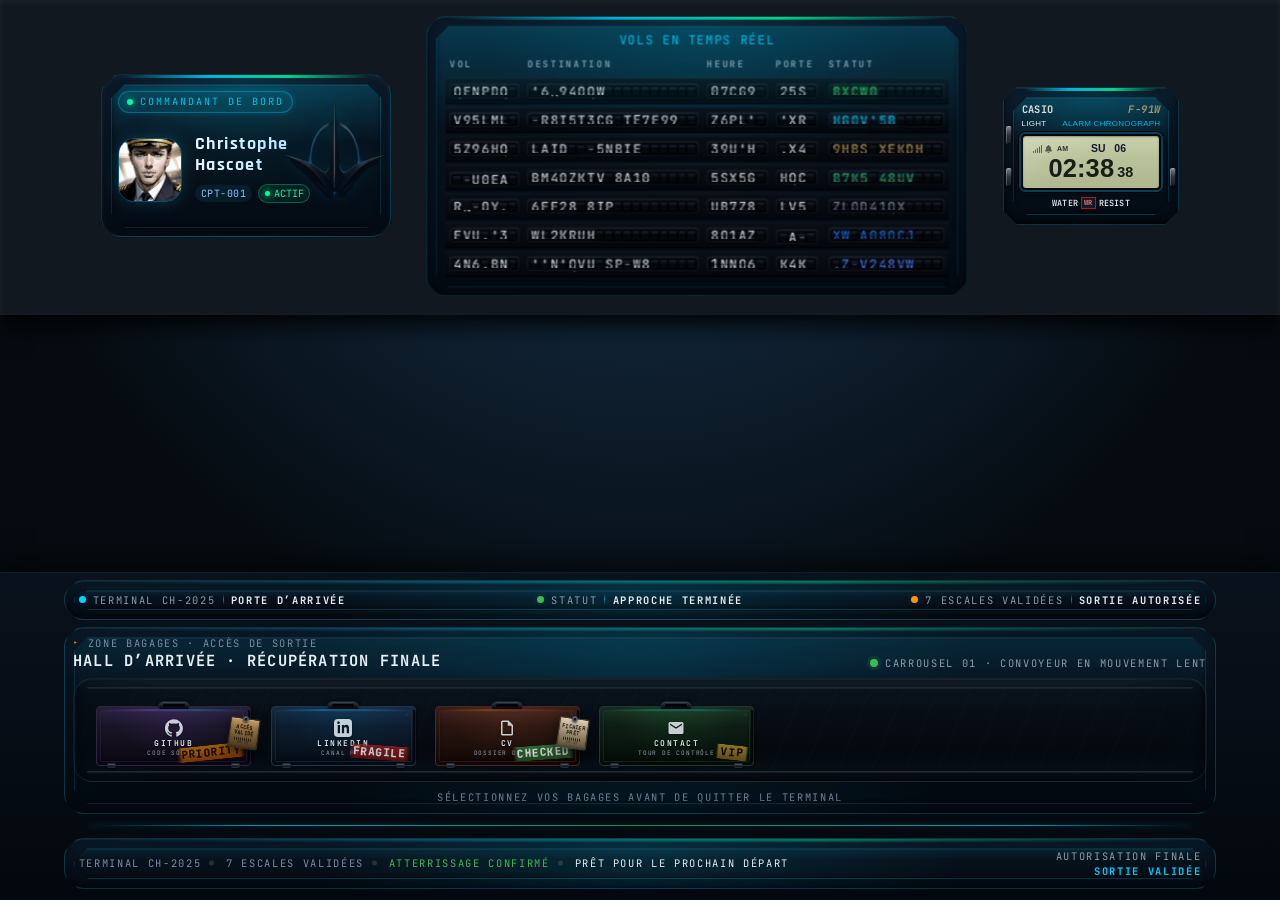
==== black-box.html @ f404894a "premier commit" ====
<!DOCTYPE html>
<html lang="fr">

<head>
    <meta charset="UTF-8">
    <meta name="viewport" content="width=device-width, initial-scale=1.0">
    <title>Christophe Hascoet — Terminal A56</title>

  <link rel="preconnect" href="https://fonts.googleapis.com">
    <link rel="preconnect" href="https://fonts.gstatic.com" crossorigin>
    <link
        href="https://fonts.googleapis.com/css2?family=Rajdhani:wght@400;600;700&family=JetBrains+Mono:wght@400;600;700&display=swap"
        rel="stylesheet">
    <link rel="stylesheet" href="https://cdnjs.cloudflare.com/ajax/libs/font-awesome/6.5.1/css/all.min.css"
        integrity="sha512-DTOQO9RWCH3ppGqcWaEA1BIZOC6xxalwEsw9c2QQeAIftl+Vegovlnee1c9QX4TctnWMn13TZye+giMm8e2LwA=="
        crossorigin="anonymous" referrerpolicy="no-referrer">



     <link rel="stylesheet" href="./asset/css/style.css">
    <link rel="stylesheet" href="./asset/css/black-box.css">
    <link rel="stylesheet" href="./asset/css/footer.css">

</head>

<body>

    <!-- ═══ HEADER — Flight Strip ═══ -->
    <header class="header">
        <div class="header__inner container">
            <!-- PILOTE -->
            <article class="pilot-card" aria-labelledby="pilot-heading">
                <span class="pilot-card__role">Commandant de bord</span>

                <div class="pilot-card__main">
                    <img src="./asset/images/pilote christophehascoet3.png"
                        alt="Portrait professionnel de Christophe Hascoet" class="pilot-card__avatar">

                    <div class="pilot-card__info">
                        <h2 id="pilot-heading" class="pilot-card__name">Christophe Hascoet</h2>
                        <div class="pilot-card__meta">
                            <span class="pilot-card__id">CPT-001</span>
                            <span class="pilot-card__status">
                                <span class="pilot-card__dot" aria-hidden="true"></span>ACTIF
                            </span>
                        </div>
                    </div>
                </div>
                <figure class="pilot-card__logo">
                    <img src="./asset/images/logo5.PNG" alt="Logo">
                </figure>
            </article>

            <!-- TABLEAU -->
            <section class="flight-board" aria-label="Tableau des vols en temps réel">
                <table class="flight-table">
                    <caption>Vols en temps réel</caption>
                    <thead>
                        <tr>
                            <th scope="col">VOL</th>
                            <th scope="col">DESTINATION</th>
                            <th scope="col">HEURE</th>
                            <th scope="col">PORTE</th>
                            <th scope="col">STATUT</th>
                        </tr>
                    </thead>
                    <tbody id="flight-body"></tbody>
                </table>
            </section>

            <!-- CASIO -->
            <aside class="casio" aria-label="Horloge de bord">
                <div class="casio__body">
                    <div class="casio__header">
                        <span class="casio__brand">CASIO</span>
                        <span class="casio__model">F-91W</span>
                    </div>
                    <div class="casio__function-bar">
                        <span class="casio__light">LIGHT</span>
                        <span class="casio__alarm">ALARM CHRONOGRAPH</span>
                    </div>
                    <div class="casio__screen-border">
                        <div class="casio__screen">
                            <div class="casio__top">
                                <div class="casio__icons" aria-hidden="true">
                                    <span class="fa-solid fa-signal casio__icon-bars"></span>
                                    <span class="fa-solid fa-bell casio__icon-bell"></span>
                                    <span id="casio-ampm" class="casio__ampm">PM</span>
                                </div>
                                <p class="casio__date" aria-hidden="true">
                                    <span id="casio-day">SA</span>
                                    <span id="casio-date">31</span>
                                </p>
                            </div>
                            <p class="casio__time" aria-hidden="true">
                                <time id="casio-time" datetime="00:00">11:04</time>
                                <span id="casio-seconds" class="casio__seconds">33</span>
                            </p>
                            <span id="casio-sr-time" class="casio__sr-time" aria-live="polite"></span>
                        </div>
                    </div>
                    <p class="casio__footer" aria-hidden="true">
                        <span>WATER</span>
                        <span class="casio__wr">WR</span>
                        <span>RESIST</span>
                    </p>
                    <span class="casio__btn casio__btn--lt" aria-hidden="true"></span>
                    <span class="casio__btn casio__btn--lb" aria-hidden="true"></span>
                    <span class="casio__btn casio__btn--rb" aria-hidden="true"></span>
                </div>
            </aside>
        </div>
    </header>
    <!-- ═══ MAIN  ═══ -->
   


    <footer class="claim-footer" role="contentinfo">
        <div class="container claim-footer__layout">

            <!-- 1. TERMINAL STATUS -->
            <section class="airport-panel claim-status" aria-label="Statut du terminal d’arrivée">
                <p class="claim-status__item">
                    <span>TERMINAL CH-2025</span>
                    <i aria-hidden="true"></i>
                    <strong>PORTE D’ARRIVÉE</strong>
                </p>

                <p class="claim-status__item">
                    <span>STATUT</span>
                    <i aria-hidden="true"></i>
                    <strong>APPROCHE TERMINÉE</strong>
                </p>

                <p class="claim-status__item">
                    <span>7 ESCALES VALIDÉES</span>
                    <i aria-hidden="true"></i>
                    <strong>SORTIE AUTORISÉE</strong>
                </p>
            </section>

            <!-- 2. BAGGAGE CLAIM -->
            <section class="airport-panel claim-stage" aria-labelledby="baggageClaimTitle">
                <header class="claim-stage__head">
                    <div class="claim-stage__copy">
                        <p class="claim-stage__eyebrow">Zone bagages · accès de sortie</p>
                        <h2 id="baggageClaimTitle" class="claim-stage__title">
                            Hall d’arrivée · récupération finale
                        </h2>
                    </div>

                    <p class="claim-stage__state">
                        Carrousel 01 · convoyeur en mouvement lent
                    </p>
                </header>

                <div class="claim-belt-shell">
                    <nav class="claim-belt claim-belt-track" aria-label="Points d’accès finaux">

                        <!-- BAG 01 — GITHUB -->
                        <a href="https://github.com/ton-profil" target="_blank" rel="noreferrer noopener"
                            class="luggage luggage--lg luggage--github" style="--y:2px;--tilt:-1deg;"
                            aria-label="Bagage GitHub, accès au code source">
                            <span class="luggage__shadow" aria-hidden="true"></span>

                            <div class="luggage__body">
                                <span class="luggage__side" aria-hidden="true"></span>
                                <span class="luggage__handle" aria-hidden="true"></span>
                                <span class="luggage__latch luggage__latch--l" aria-hidden="true"></span>
                                <span class="luggage__latch luggage__latch--r" aria-hidden="true"></span>
                                <span class="luggage__led" aria-hidden="true"></span>
                                <span class="luggage__sticker luggage__sticker--priority"
                                    aria-hidden="true">PRIORITY</span>

                                <div class="luggage__face">
                                    <svg class="luggage__icon" viewBox="0 0 24 24" width="18" height="18"
                                        aria-hidden="true">
                                        <path fill="currentColor"
                                            d="M12 .3a12 12 0 0 0-3.8 23.4c.6.1.8-.3.8-.6v-2c-3.3.7-4-1.6-4-1.6-.6-1.4-1.4-1.8-1.4-1.8-1-.7.1-.7.1-.7 1.2 0 1.9 1.2 1.9 1.2 1 1.8 2.8 1.3 3.5 1 0-.8.4-1.3.7-1.6-2.7-.3-5.5-1.3-5.5-6 0-1.2.5-2.3 1.3-3.1-.2-.4-.6-1.6 0-3.2 0 0 1-.3 3.4 1.2a11.5 11.5 0 0 1 6 0c2.3-1.5 3.3-1.2 3.3-1.2.7 1.6.2 2.8.1 3.2.9.8 1.3 1.9 1.3 3.1 0 4.6-2.8 5.6-5.5 5.9.5.4.9 1 .9 2.2v3.3c0 .3.1.7.8.6A12 12 0 0 0 12 .3" />
                                    </svg>
                                    <h3 class="luggage__title">GITHUB</h3>
                                    <p class="luggage__desc">Code source</p>
                                </div>
                            </div>

                            <svg class="luggage__string" viewBox="0 0 50 70" aria-hidden="true">
                                <path d="M 25 4 Q 30 22, 40 42" stroke="#3a4254" stroke-width="1" fill="none"
                                    stroke-linecap="round" />
                            </svg>

                            <div class="luggage__tag">
                                <span class="luggage__tag-ring" aria-hidden="true"></span>
                                <strong>ACCÈS<br>VALIDÉ</strong>
                                <span class="luggage__tag-bar" aria-hidden="true"></span>
                                <span class="luggage__tag-code">CH-01</span>
                            </div>
                        </a>

                        <!-- BAG 02 — LINKEDIN -->
                        <a href="https://www.linkedin.com/in/ton-profil" target="_blank" rel="noreferrer noopener"
                            class="luggage luggage--md luggage--linkedin" style="--y:-4px;--tilt:1.2deg;"
                            aria-label="Bagage LinkedIn, canal professionnel ouvert">
                            <span class="luggage__shadow" aria-hidden="true"></span>

                            <div class="luggage__body">
                                <span class="luggage__side" aria-hidden="true"></span>
                                <span class="luggage__handle" aria-hidden="true"></span>
                                <span class="luggage__latch luggage__latch--l" aria-hidden="true"></span>
                                <span class="luggage__latch luggage__latch--r" aria-hidden="true"></span>
                                <span class="luggage__led" aria-hidden="true"></span>
                                <span class="luggage__sticker luggage__sticker--fragile"
                                    aria-hidden="true">FRAGILE</span>

                                <div class="luggage__face">
                                    <svg class="luggage__icon" viewBox="0 0 24 24" width="18" height="18"
                                        aria-hidden="true">
                                        <path fill="currentColor"
                                            d="M19 0H5a5 5 0 0 0-5 5v14a5 5 0 0 0 5 5h14a5 5 0 0 0 5-5V5a5 5 0 0 0-5-5zM8 19H5V8h3v11zM6.5 6.7a1.8 1.8 0 1 1 0-3.5 1.8 1.8 0 0 1 0 3.5zM20 19h-3v-5.6c0-1.4-.5-2.3-1.7-2.3-1 0-1.5.6-1.7 1.3-.1.2-.1.6-.1.9V19h-3V8h3v1.3c.4-.7 1.2-1.6 2.9-1.6 2.1 0 3.6 1.4 3.6 4.3V19z" />
                                    </svg>
                                    <h3 class="luggage__title">LINKEDIN</h3>
                                    <p class="luggage__desc">Canal pro</p>
                                </div>
                            </div>
                        </a>

                        <!-- BAG 03 — CV -->
                        <a href="/docs/cv.pdf" download class="luggage luggage--md luggage--cv"
                            style="--y:1px;--tilt:-0.8deg;" aria-label="Dossier de vol, CV prêt au téléchargement">
                            <span class="luggage__shadow" aria-hidden="true"></span>

                            <div class="luggage__body">
                                <span class="luggage__side" aria-hidden="true"></span>
                                <span class="luggage__handle" aria-hidden="true"></span>
                                <span class="luggage__latch luggage__latch--l" aria-hidden="true"></span>
                                <span class="luggage__latch luggage__latch--r" aria-hidden="true"></span>
                                <span class="luggage__led" aria-hidden="true"></span>
                                <span class="luggage__sticker luggage__sticker--checked"
                                    aria-hidden="true">CHECKED</span>

                                <div class="luggage__face">
                                    <svg class="luggage__icon" viewBox="0 0 24 24" width="18" height="18"
                                        aria-hidden="true">
                                        <path fill="currentColor"
                                            d="M14 2H6a2 2 0 0 0-2 2v16a2 2 0 0 0 2 2h12a2 2 0 0 0 2-2V8l-6-6zm4 18H6V4h7v5h5v11z" />
                                    </svg>
                                    <h3 class="luggage__title">CV</h3>
                                    <p class="luggage__desc">Dossier de vol</p>
                                </div>
                            </div>

                            <svg class="luggage__string" viewBox="0 0 50 70" aria-hidden="true">
                                <path d="M 25 4 Q 30 22, 40 42" stroke="#3a4254" stroke-width="1" fill="none"
                                    stroke-linecap="round" />
                            </svg>

                            <div class="luggage__tag">
                                <span class="luggage__tag-ring" aria-hidden="true"></span>
                                <strong>FICHIER<br>PRÊT</strong>
                                <span class="luggage__tag-bar" aria-hidden="true"></span>
                                <span class="luggage__tag-code">CH-03</span>
                            </div>
                        </a>

                        <!-- BAG 04 — CONTACT -->
                        <a href="mailto:contact@tonsite.com" class="luggage luggage--lg luggage--contact"
                            style="--y:-2px;--tilt:0.7deg;" aria-label="Bagage contact, transmission finale prête">
                            <span class="luggage__shadow" aria-hidden="true"></span>

                            <div class="luggage__body">
                                <span class="luggage__side" aria-hidden="true"></span>
                                <span class="luggage__handle" aria-hidden="true"></span>
                                <span class="luggage__latch luggage__latch--l" aria-hidden="true"></span>
                                <span class="luggage__latch luggage__latch--r" aria-hidden="true"></span>
                                <span class="luggage__led" aria-hidden="true"></span>
                                <span class="luggage__sticker luggage__sticker--vip" aria-hidden="true">VIP</span>

                                <div class="luggage__face">
                                    <svg class="luggage__icon" viewBox="0 0 24 24" width="18" height="18"
                                        aria-hidden="true">
                                        <path fill="currentColor"
                                            d="M20 4H4a2 2 0 0 0-2 2v12a2 2 0 0 0 2 2h16a2 2 0 0 0 2-2V6a2 2 0 0 0-2-2zm0 4l-8 5-8-5V6l8 5 8-5v2z" />
                                    </svg>
                                    <h3 class="luggage__title">CONTACT</h3>
                                    <p class="luggage__desc">Tour de contrôle</p>
                                </div>
                            </div>
                        </a>

                    </nav>
                </div>

                <p class="claim-stage__hint">
                    Sélectionnez vos bagages avant de quitter le terminal
                </p>
            </section>

            <!-- 3. SCAN LINE -->
            <div class="claim-scan" aria-hidden="true"></div>

            <!-- 4. FLIGHT SUMMARY -->
            <section class="airport-panel claim-summary" aria-label="Résumé final du trajet">
                <p class="claim-summary__route">
                    <span>Terminal CH-2025</span>
                    <span>7 escales validées</span>
                    <span>Atterrissage confirmé</span>
                    <span>Prêt pour le prochain départ</span>
                </p>

                <div class="claim-summary__side">
                    <span>Autorisation finale</span>
                    <strong>Sortie validée</strong>
                </div>
            </section>

        </div>
    </footer>

    <script src="https://cdnjs.cloudflare.com/ajax/libs/gsap/3.12.2/gsap.min.js"></script>
    <script src="./asset/js/main.js"></script>
</body>

</html>
---- asset/css/style.css ----
@import url("https://fonts.cdnfonts.com/css/ds-digital");

@layer reset, base, layout, components, animations, responsive, a11y;

@layer reset {

  *,
  *::before,
  *::after {
    box-sizing: border-box;
    margin: 0;
    padding: 0;
  }

  html {
    font-size: 16px;
    scroll-behavior: inherit;
    color-scheme: dark;
  }

  body {
    min-height: 100dvh;
    display: flex;
    flex-direction: column;
    background: var(--bg-main);
    color: var(--color-text);
    font-family: var(--font-mono);
    overflow-x: hidden;
  }

  img {
    display: block;
    max-width: 100%;
    height: auto;
  }

  a {
    color: inherit;
    text-decoration: none;
  }

  ul,
  ol {
    list-style: none;
  }
}

@layer base {
  :root {
    /* ═══════════════════════════════════════════════════════════
       FONTS
    ═══════════════════════════════════════════════════════════ */
    --font-sans: "Rajdhani", system-ui, sans-serif;
    --font-mono: "JetBrains Mono", ui-monospace, monospace;
    --font-digital: "DS-Digital", sans-serif;

    /* ═══════════════════════════════════════════════════════════
       COLORS - MAIN PALETTE
    ═══════════════════════════════════════════════════════════ */
    --color-bg-page: #05080f;
    --color-bg-panel: #111820;
    --color-bg-card: #101e38;
    --color-primary: #1f6fea;
    --color-accent: #00d2ff;
    --color-green: #3fb950;
    --color-amber: #ff9500;
    --color-violet: #9b5cff;
    --color-tech: #7c8aa6;
    --color-cockpit: #caa24f;
    --color-tower: #4f7cff;
    --color-text: #e6edf3;
    --color-muted: #909aa7;
    --hud-green: #00ff9c;

    /* ═══════════════════════════════════════════════════════════
       COLORS - WITH ALPHA (réutilisables partout)
    ═══════════════════════════════════════════════════════════ */
    /* Accent variations */
    --color-accent-90: rgba(0, 210, 255, 0.9);
    --color-accent-82: rgba(0, 210, 255, 0.82);
    --color-accent-80: rgba(0, 210, 255, 0.8);
    --color-accent-35: rgba(0, 210, 255, 0.35);
    --color-accent-22: rgba(0, 210, 255, 0.22);
    --color-accent-18: rgba(0, 210, 255, 0.18);
    --color-accent-15: rgba(0, 210, 255, 0.15);
    --color-accent-14: rgba(0, 210, 255, 0.14);
    --color-accent-12: rgba(0, 210, 255, 0.12);
    --color-accent-10: rgba(0, 210, 255, 0.10);
    --color-accent-08: rgba(0, 210, 255, 0.08);
    --color-accent-06: rgba(0, 210, 255, 0.06);

    /* Green variations */
    --color-green-80: rgba(0, 255, 150, 0.8);
    --color-green-30: rgba(0, 255, 150, 0.3);
    --color-green-08: rgba(0, 255, 150, 0.08);
    --color-green-26: rgba(63, 185, 80, 0.26);
    --color-green-065: rgba(63, 185, 80, 0.065);

    /* White variations */
    --color-white-22: rgba(255, 255, 255, 0.22);
    --color-white-20: rgba(255, 255, 255, 0.20);
    --color-white-18: rgba(255, 255, 255, 0.18);
    --color-white-12: rgba(255, 255, 255, 0.12);
    --color-white-08: rgba(255, 255, 255, 0.08);
    --color-white-06: rgba(255, 255, 255, 0.06);
    --color-white-05: rgba(255, 255, 255, 0.05);
    --color-white-04: rgba(255, 255, 255, 0.04);

    /* Black variations */
    --color-black-90: rgba(0, 0, 0, 0.9);
    --color-black-85: rgba(0, 0, 0, 0.85);
    --color-black-80: rgba(0, 0, 0, 0.8);
    --color-black-72: rgba(0, 0, 0, 0.72);
    --color-black-65: rgba(0, 0, 0, 0.65);
    --color-black-55: rgba(0, 0, 0, 0.55);
    --color-black-50: rgba(0, 0, 0, 0.5);
    --color-black-45: rgba(0, 0, 0, 0.45);
    --color-black-35: rgba(0, 0, 0, 0.35);
    --color-white-14: rgba(255, 255, 255, 0.14);
    --color-white-01: rgba(255, 255, 255, 0.01);
    --color-green-065: rgba(63, 185, 80, 0.065);

    /* ═══════════════════════════════════════════════════════════
       COLORS - STATUS (pour les flaps)
    ═══════════════════════════════════════════════════════════ */
    --color-status-archived: var(--color-tech);
    --color-status-authorized: var(--color-cockpit);
    --color-status-clearance: var(--color-tower);
    --color-status-review: var(--color-primary);
    --color-status-open: var(--color-primary);
    --color-status-ready: var(--color-green);
    --color-status-boarding: var(--color-accent);
    --color-status-ontime: var(--color-accent);
    --color-status-gate-open: var(--color-green);
    --color-status-final: var(--color-amber);

    /* ═══════════════════════════════════════════════════════════
       TEXT SIZES
    ═══════════════════════════════════════════════════════════ */
    --text-xs: clamp(0.55rem, 0.9vw, 0.65rem);
    --text-sm: clamp(0.62rem, 1.1vw, 0.72rem);
    --text-md: clamp(0.72rem, 1.4vw, 0.85rem);
    --text-base: clamp(0.82rem, 1.7vw, 1rem);
    --text-lg: clamp(0.92rem, 2vw, 1.1rem);
    --text-xl: clamp(1.15rem, 2.5vw, 1.5rem);
    --text-hero: clamp(1.8rem, 4.5vw, 2.8rem);
    --text-2xl: clamp(1.35rem, 3vw, 2rem);

    /* ═══════════════════════════════════════════════════════════
       SPACING
    ═══════════════════════════════════════════════════════════ */
    --space-1: 0.5rem;
    --space-2: 1rem;
    --space-3: 1.5rem;
    --space-4: 2rem;

    /* ═══════════════════════════════════════════════════════════
       LAYOUT
    ═══════════════════════════════════════════════════════════ */
    --container: 1200px;
    --cut: 14px;
    --pad-x: clamp(0.75rem, 2vw, 1.5rem);

    /* ═══════════════════════════════════════════════════════════
       CLIP-PATH - HUD SHAPE (utilisé partout!)
    ═══════════════════════════════════════════════════════════ */
    --clip-hud: polygon(0 var(--cut),
        var(--cut) 0,
        calc(100% - var(--cut)) 0,
        100% var(--cut),
        100% calc(100% - var(--cut)),
        calc(100% - var(--cut)) 100%,
        var(--cut) 100%,
        0 calc(100% - var(--cut)));

    /* ═══════════════════════════════════════════════════════════
       BACKGROUNDS - MAIN
    ═══════════════════════════════════════════════════════════ */
    --bg-main: radial-gradient(circle at top, #1b3957, #050b10 60%);

    /* Glass card background (utilisé par pilot-card, flight-board, casio) */
    --bg-glass: linear-gradient(180deg, rgba(10, 25, 40, 0.92), rgba(3, 10, 18, 0.98));
    --bg-glass-top: radial-gradient(circle at top, var(--color-accent-12), transparent 55%);

    /* Footer background */
    --bg-footer: linear-gradient(180deg, rgba(10, 18, 28, 0.96), rgba(3, 8, 14, 0.98));

    /* Row backgrounds (tableau) */
    --bg-row: linear-gradient(180deg, #0a0f16, #04080e);
    --bg-row-word: linear-gradient(180deg, #0c1118, #050a12);
    --bg-flap: linear-gradient(180deg, #1b2230 0%, #0a0d14 50%, #05070d 100%);

    /* ═══════════════════════════════════════════════════════════
       BACKGROUNDS - DECORATIVE
    ═══════════════════════════════════════════════════════════ */
    /* Neon line gradient (ligne du haut des cards) */
    --gradient-neon-line: linear-gradient(90deg,
        transparent,
        var(--color-accent-80),
        var(--color-green-80),
        transparent);

    /* Glass overlay (::after des cards) */
    --gradient-glass-overlay: linear-gradient(180deg,
        var(--color-accent-18),
        transparent 40%);

    /* Title gradient */
    --gradient-title: linear-gradient(135deg,
        var(--color-accent),
        var(--color-primary) 35%,
        var(--color-green) 65%,
        var(--color-amber));

    /* ═══════════════════════════════════════════════════════════
       SHADOWS
    ═══════════════════════════════════════════════════════════ */
    /* Card shadow (header, pilot-card) */
    --shadow-card:
      0 10px 22px var(--color-black-90),
      inset 0 2px 6px var(--color-white-05);

    /* Board shadow (flight-board, casio, panels) */
    --shadow-board:
      0 10px 24px var(--color-black-45),
      0 4px 10px var(--color-accent-10),
      inset 0 1px 0 var(--color-white-06),
      inset 0 -2px 6px var(--color-black-55);

    /* Flap inset shadow (::after overlay des cards) */
    --shadow-flap-inset:
      inset 0 1px 0 var(--color-white-06),
      inset 0 -2px 5px var(--color-black-45);

    /* Row shadow (lignes de tableau) */
    --shadow-row:
      inset 0 1px 0 var(--color-white-04),
      inset 0 -1px 0 var(--color-black-90);

    /* Word shadow */
    --shadow-word:
      inset 0 1px 0 var(--color-white-05),
      inset 0 -1px 0 var(--color-black-90);

    /* Variables d'effet Inset (Creusé sombre) pour les cartes */
    --inset-bg: rgba(0, 4, 10, 0.45) radial-gradient(circle at top, #1b3957, #050b10 60%);
    --inset-shadow: inset 0 4px 8px rgba(0, 0, 0, 0.8), 0 1px 0 rgba(255, 255, 255, 0.05);

    /* ═══════════════════════════════════════════════════════════
       BORDERS
    ═══════════════════════════════════════════════════════════ */
    --border-card: 5px solid var(--color-bg-card);
    --border-panel: 2px solid var(--color-bg-page);
    --border-glass: 1px solid var(--color-accent-22);
    --border-glass-inner: 1px solid var(--color-accent-14);
    --border-accent-35: 1px solid var(--color-accent-35);
    --border-flap: 1px solid var(--color-black-85);
    --border-white-06: 1px solid var(--color-white-06);
    --border-green-30: 1px solid var(--color-green-30);
    --border-green-26: 1px solid var(--color-green-26);

    /* ═══════════════════════════════════════════════════════════
       BORDER RADIUS
    ═══════════════════════════════════════════════════════════ */
    --radius-xs: 2px;
    --radius-sm: 12px;
    --radius-card: 14px;
    --radius-lg: 16px;
    --radius-md: 20px;
    --radius-pill: 999px;

    /* ═══════════════════════════════════════════════════════════
       TABLE VARIABLES
    ═══════════════════════════════════════════════════════════ */
    --board-padding: 1rem 1.2rem;
    --table-gap: 3px;
    --th-padding: 0 4px 6px;
    --td-padding: 3px 4px;
    --flap-size: 0.6rem;
    --word-padding: 2px 2px;

    /* ═══════════════════════════════════════════════════════════
       TRANSITIONS
    ═══════════════════════════════════════════════════════════ */
    --transition-fast: 0.25s ease;
    --transition-medium: 0.3s ease;


  }

  :focus-visible {
    outline: 2px solid var(--color-accent);
    outline-offset: 3px;
    border-radius: var(--radius-sm);
  }

  .sr-only {
    position: absolute;
    width: 1px;
    height: 1px;
    padding: 0;
    margin: -1px;
    overflow: hidden;
    clip: rect(0, 0, 0, 0);
    white-space: nowrap;
    border: 0;
  }

  .skip-link {
    position: absolute;
    top: -100px;
    left: var(--space-1);
    background: var(--color-primary);
    color: #fff;
    padding: var(--space-1) var(--space-2);
    border-radius: var(--radius-sm);
    font-family: var(--font-mono);
    font-size: var(--text-sm);
    z-index: 10000;
    transition: top var(--transition-fast);
  }

  .skip-link:focus {
    top: var(--space-2);
  }

  .container {
    max-width: var(--container);
    margin-inline: auto;
    padding-inline: var(--pad-x);
  }
}

@layer layout {
  .header {
    background: var(--color-bg-panel);
    box-shadow: var(--shadow-card);
    /* padding-block: var(--space-2); */
    padding-block: 0.6rem 0.8rem;
    position: relative;
    z-index: 1;
  }

  .header__inner {
    display: flex;
    align-items: center;
    justify-content: center;
    /* gap: var(--space-3); */
    gap: 1rem;
    position: relative;
    flex-wrap: wrap;
  }

  main {
    flex: 1;
    padding-block: var(--space-4);
  }

  .claim-footer {
    position: relative;
    z-index: 1;
    margin-top: auto;
    padding-block: 0.45rem 0.7rem;
    background: var(--bg-footer);
    border-top: 1px solid var(--color-accent-12);
    box-shadow: 0 -10px 24px var(--color-black-55);
  }

  .claim-footer::before {
    content: "";
    position: absolute;
    inset: 0;
    pointer-events: none;
    opacity: 0.22;
    background: repeating-linear-gradient(180deg,
        rgba(255, 255, 255, 0.012) 0 1px,
        transparent 1px 30px);
  }

  .claim-footer__layout {
    display: grid;
    gap: 0.45rem;
  }
}

@layer components {

  /* ═══════════════════════════════════════════════════════════
     PILOT CARD
  ═══════════════════════════════════════════════════════════ */
  .pilot-card {
    display: grid;
    grid-template-rows: auto 1fr;
    width: 290px;
    aspect-ratio: 16 / 9;
    padding: 1rem;
    border-radius: var(--radius-md);
    position: relative;
    overflow: hidden;
    background: var(--bg-glass-top), var(--bg-glass);
    border: var(--border-glass);
    box-shadow: var(--shadow-card);
    clip-path: var(--clip-hud);
    backdrop-filter: blur(4px);
    isolation: isolate;
  }

  .pilot-card::before {
    content: "";
    position: absolute;
    top: 0;
    left: 20px;
    right: 20px;
    height: 3px;
    background: var(--gradient-neon-line);
    border-radius: var(--radius-md);
    filter: blur(0.2px);
    pointer-events: none;
  }

  .pilot-card::after {
    content: "";
    position: absolute;
    inset: 0.55rem;
    pointer-events: none;
    box-shadow: var(--shadow-flap-inset);
    background: var(--gradient-glass-overlay);
    border: var(--border-glass-inner);
    clip-path: inherit;
  }

  /* Badge rôle */
  .pilot-card__role {
    display: inline-flex;
    align-items: center;
    gap: 0.4rem;
    font-size: 10px;
    letter-spacing: 0.2em;
    text-transform: uppercase;
    color: var(--color-accent-90);
    padding: 0.2rem 0.5rem;
    border-radius: var(--radius-pill);
    width: fit-content;
    border: var(--border-accent-35);
    background: var(--color-accent-06);
    box-shadow:
      inset 0 0 8px var(--color-accent-10),
      0 0 6px var(--color-accent-15);
  }

  .pilot-card__role::before {
    content: "";
    width: 6px;
    height: 6px;
    border-radius: 50%;
    background: var(--hud-green);
    box-shadow: 0 0 8px var(--hud-green);
    animation: hudPulse 1.8s infinite;
  }

  @keyframes hudPulse {

    0%,
    100% {
      opacity: 1;
      transform: scale(1);
    }

    50% {
      opacity: 0.4;
      transform: scale(1.6);
    }
  }

  /* Bloc principal */
  .pilot-card__main {
    display: flex;
    align-items: center;
    gap: 0.8rem;
    margin-top: 0.5rem;
    position: relative;
    z-index: 2;
  }

  /* Avatar */
  .pilot-card__avatar {
    width: 64px;
    height: 64px;
    object-fit: cover;
    border-radius: var(--radius-lg);
    border: var(--border-accent-35);
    box-shadow:
      0 0 15px rgba(0, 210, 255, 0.2),
      inset 0 0 10px var(--color-white-08);
    filter: saturate(1.05) contrast(1.03);
  }

  /* Logo de fond */
  .pilot-card__logo {
    position: absolute;
    bottom: 44px;
    right: 5px;
    width: 100px;
    height: auto;
    pointer-events: none;
    z-index: 1;
    opacity: 0.3;
    filter: drop-shadow(0 0 10px rgba(0, 210, 255, 0.3));
    transform: translateY(10px);
  }

  /* Infos */
  .pilot-card__info {
    max-width: 160px;
    display: flex;
    flex-direction: column;
    gap: 0.35rem;
    transform: translateY(-2px);
  }

  .pilot-card__name {
    margin: 0;
    font-size: 1.15rem;
    font-weight: 800;
    line-height: 1.1;
    background: linear-gradient(90deg, #eaf6ff, #7fdfff);
    background-clip: text;
    -webkit-background-clip: text;
    color: transparent;
    -webkit-text-fill-color: transparent;
    font-family: var(--font-sans);
    letter-spacing: 0.08em;
  }

  .pilot-card__meta {
    display: flex;
    align-items: center;
    gap: 0.4rem;
    margin-top: 0.25rem;
  }

  /* ID */
  .pilot-card__id {
    font-size: 10px;
    padding: 0.1rem 0.35rem;
    max-width: 110px;
    white-space: nowrap;
    overflow: hidden;
    text-overflow: ellipsis;
    letter-spacing: 0.05em;
    border-radius: var(--radius-pill);
    background: var(--color-accent-08);
    color: #8fbfff;
    font-family: var(--font-mono);
  }

  /* Status */
  .pilot-card__status {
    display: inline-flex;
    align-items: center;
    gap: 0.25rem;
    font-size: 10px;
    padding: 0.1rem 0.35rem;
    border-radius: var(--radius-md);
    border: var(--border-green-30);
    background: var(--color-green-08);
    color: var(--hud-green);
    white-space: nowrap;
    font-family: var(--font-mono);
    animation: system-pulse 2.5s infinite;
  }

  @keyframes system-pulse {

    0%,
    100% {
      opacity: 1;
    }

    50% {
      opacity: 0.6;
    }
  }

  .pilot-card__dot {
    width: 5px;
    height: 5px;
    border-radius: 50%;
    animation: dot-pulse 2s infinite;
    background: var(--hud-green);
    box-shadow:
      0 0 6px var(--hud-green),
      0 0 12px rgba(63, 185, 80, 0.6);
  }

  /* ═══════════════════════════════════════════════════════════
     FLIGHT BOARD (TABLEAU)
  ═══════════════════════════════════════════════════════════ */
  .flight-board {
    background: var(--bg-glass-top), var(--bg-glass);
    border: var(--border-glass);
    box-shadow: var(--shadow-board);
    clip-path: var(--clip-hud);
    backdrop-filter: blur(4px);
    border-radius: var(--radius-md);
    padding: var(--board-padding);
    position: relative;
    overflow: hidden;
    isolation: isolate;
    transform: scale(0.96);
    transform-origin: center;
  }

  .flight-board::before {
    content: "";
    position: absolute;
    top: 0;
    left: 20px;
    right: 20px;
    height: 3px;
    background: var(--gradient-neon-line);
    border-radius: var(--radius-md);
    filter: blur(0.2px);
    pointer-events: none;
  }

  .flight-board::after {
    content: "";
    position: absolute;
    inset: 0.55rem;
    pointer-events: none;
    box-shadow: var(--shadow-flap-inset);
    background: var(--gradient-glass-overlay);
    border: var(--border-glass-inner);
    clip-path: inherit;
  }

  .flight-table {
    border-collapse: separate;
    border-spacing: 0 var(--table-gap);
    perspective: 900px;
    width: 100%;
  }

  .flight-table caption {
    font-size: 0.8rem;
    color: var(--color-accent);
    margin-bottom: 0.4rem;
    text-align: center;
    letter-spacing: 1px;
    opacity: 0.9;
    text-transform: uppercase;
  }

  .flight-table th {
    font-size: 0.6rem;
    color: var(--color-muted);
    letter-spacing: 2px;
    padding: var(--th-padding);
    text-align: left;
  }

  .flight-table td {
    padding: var(--td-padding);
    white-space: nowrap;
  }

  .flight-table tbody tr {
    background: var(--bg-row);
    box-shadow: var(--shadow-row);
    transition:
      background var(--transition-fast),
      transform var(--transition-fast);
  }

  .flight-table tbody tr:hover {
    background: rgba(31, 111, 234, 0.12);
    transform: translateX(2px);
  }

  /* Structure du mot */
  .word {
    display: inline-flex;
    align-items: center;
    flex-wrap: nowrap;
    padding: var(--word-padding);
    background: var(--bg-row-word);
    border-radius: 4px;
    border: var(--border-white-06);
    box-shadow: var(--shadow-word);
    transform-style: preserve-3d;
  }

  /* Le Flap */
  .flap {
    width: var(--flap-size);
    height: var(--flap-size);
    line-height: var(--flap-size);
    text-align: center;
    background: var(--bg-flap);
    border: var(--border-flap);
    border-radius: var(--radius-xs);
    transform-origin: center bottom;
    backface-visibility: hidden;
    position: relative;
    box-shadow: 0 2px 4px var(--color-black-55);
    font-size: 0.9rem;
    letter-spacing: 0.02rem;
    margin: 0;
    flex-shrink: 0;
  }

  .flap::after {
    content: "";
    position: absolute;
    top: 50%;
    left: 0;
    width: 100%;
    height: 1px;
    background: rgba(0, 0, 0, 0.7);
  }

  /* Status colors for flaps */
  .status-archived .flap {
    color: var(--color-status-archived);
  }

  .status-authorized .flap {
    color: var(--color-status-authorized);
  }

  .status-clearance .flap {
    color: var(--color-status-clearance);
    animation: blinkDelay 2s infinite;
  }

  .status-review .flap {
    color: var(--color-status-review);
  }

  .status-open .flap {
    color: var(--color-status-open);
    text-shadow: 0 0 8px rgba(31, 111, 234, 0.7);
  }

  .status-ready .flap {
    color: var(--color-status-ready);
    text-shadow: 0 0 6px rgba(0, 255, 156, 0.6);
  }

  .status-boarding .flap {
    color: var(--color-status-boarding);
    text-shadow: 0 0 8px rgba(77, 184, 255, 0.8);
    animation: pulseBoarding 1.5s infinite;
  }

  .status-ontime .flap {
    color: var(--color-status-ontime);
    text-shadow: 0 0 6px rgba(255, 255, 255, 0.5);
  }

  .status-gate-open .flap {
    color: var(--color-status-gate-open);
    text-shadow: 0 0 8px rgba(31, 111, 234, 0.7);
  }

  .status-final .flap {
    color: var(--color-status-final);
    text-shadow: 0 0 6px rgba(255, 179, 0, 0.7);
    animation: flashFinal 0.8s infinite;
  }

  @keyframes pulseBoarding {

    0%,
    100% {
      filter: brightness(1);
    }

    50% {
      filter: brightness(1.4);
    }
  }

  @keyframes flashFinal {

    0%,
    100% {
      opacity: 1;
    }

    50% {
      opacity: 0.3;
    }
  }

  @keyframes blinkDelay {

    0%,
    100% {
      opacity: 1;
    }

    50% {
      opacity: 0.6;
    }
  }

  /* Mise en page des colonnes */
  /* Mise en page des colonnes - CORRIGÉ */
  .flight-table th:nth-child(1),
  .flight-table td:nth-child(1) {
    width: 10%;
    min-width: 55px;
  }

  .flight-table th:nth-child(2),
  .flight-table td:nth-child(2) {
    width: 36%;
    min-width: 110px;
  }

  .flight-table th:nth-child(3),
  .flight-table td:nth-child(3) {
    width: 15%;
    min-width: 65px;
  }

  .flight-table th:nth-child(4),
  .flight-table td:nth-child(4) {
    width: 12%;
    min-width: 55px;
  }

  .flight-table th:nth-child(5),
  .flight-table td:nth-child(5) {
    width: 27%;
    min-width: 115px;
  }

  /* ═══════════════════════════════════════════════════════════
     CASIO WATCH
  ═══════════════════════════════════════════════════════════ */
  .casio {
    display: flex;
    justify-content: center;
    align-items: center;
    flex-shrink: 0;
  }

  .casio__body {
    overflow: visible;
    max-width: 250px;
    padding: 0.85rem 0.9rem 0.9rem;
    border-radius: var(--radius-card);
    background: var(--bg-glass-top), var(--bg-glass);
    border: var(--border-glass);
    box-shadow: var(--shadow-board);
    clip-path: var(--clip-hud);
    position: relative;
    flex-shrink: 0;
    isolation: isolate;
  }

  .casio__body::before {
    content: "";
    position: absolute;
    top: 0;
    left: 20px;
    right: 20px;
    height: 3px;
    background: var(--gradient-neon-line);
    border-radius: var(--radius-md);
    filter: blur(0.2px);
    pointer-events: none;
  }

  .casio__body::after {
    content: "";
    position: absolute;
    inset: 0.55rem;
    pointer-events: none;
    box-shadow: var(--shadow-flap-inset);
    background: var(--gradient-glass-overlay);
    border: var(--border-glass-inner);
    clip-path: inherit;
  }

  .casio__header {
    display: flex;
    justify-content: space-between;
    padding-inline: 3px;
    margin-bottom: 3px;
    position: relative;
    z-index: 3;
  }

  .casio__brand,
  .casio__model {
    font-size: var(--text-xs);
    font-weight: 700;
    letter-spacing: 0.4px;
    color: #dcdcdc;
  }

  .casio__model {
    font-style: italic;
    color: #a49666;
  }

  .casio__function-bar {
    display: flex;
    justify-content: space-between;
    align-items: center;
    padding: 0px 3px 2px;
    margin-bottom: 2px;
    font-family: var(--font-digital);
    font-size: 8px;
    letter-spacing: 0.25px;
    position: relative;
    z-index: 3;
    gap: 1rem;
  }

  .casio__alarm {
    color: var(--color-accent-82);
  }

  .casio__screen-border {
    border-radius: 6px;
    padding: 2px;
    background: var(--color-bg-page);
    position: relative;
    border: 2px solid #083f57;
    box-shadow:
      0 0 0 1px var(--color-black-90),
      inset 0 0 4px var(--color-black-72),
      0 0 3px rgba(0, 180, 255, 0.05);
    z-index: 3;
  }

  .casio__screen-border::after {
    content: "";
    position: absolute;
    inset: 2px;
    border-radius: 5px;
    background: linear-gradient(135deg, var(--color-white-18), transparent 45%);
    pointer-events: none;
  }

  .casio__top,
  .casio__time {
    position: relative;
    z-index: 1;
  }

  .casio__screen {
    padding: 7px 9px;
    border-radius: 3px;
    font-family: var(--font-mono);
    color: #111827;
    background: linear-gradient(180deg, #c8d0ab 0%, #b9c29a 45%, #aeb78e 100%);
    box-shadow:
      inset 0 1px 2px var(--color-black-35),
      inset 0 -1px 1px var(--color-white-12);
    display: flex;
    flex-direction: column;
    position: relative;
    overflow: hidden;
  }

  .casio__screen::after {
    content: "";
    position: absolute;
    inset: 0;
    opacity: 0.025;
    pointer-events: none;
    z-index: 0;
    mix-blend-mode: multiply;
    background-image: repeating-linear-gradient(0deg,
        rgba(0, 0, 0, 0.045) 0px,
        rgba(0, 0, 0, 0.045) 1px,
        transparent 1px,
        transparent 3px);
  }

  .casio__top {
    display: grid;
    grid-template-columns: auto 1fr;
    align-items: center;
    font-size: var(--text-xs);
    margin-bottom: 1px;
    font-weight: 600;
    letter-spacing: 0.2px;
  }

  .casio__date {
    display: flex;
    gap: 6px;
    justify-content: center;
    font-family: var(--font-digital);
    font-weight: 900;
  }

  .casio__date span {
    min-width: 16px;
    text-align: center;
    font-family: var(--font-digital);
    font-weight: 900;
  }

  .casio__icons {
    display: flex;
    align-items: baseline;
    gap: 3px;
  }

  .casio__icon-bars,
  .casio__icon-bell {
    font-size: 8px;
    color: var(--color-black-55);
    transform: translateY(1px);
    font-weight: 700;
  }

  .casio__ampm {
    font-size: 7px;
    font-weight: 900;
    margin-left: 2px;
    color: rgba(0, 0, 0, 0.75);
    font-family: var(--font-digital);
  }

  .casio__time {
    font-family: var(--font-digital);
    font-size: 1.59rem;
    line-height: 1;
    font-weight: 700;
    display: flex;
    justify-content: center;
    align-items: baseline;
    margin-top: 1px;
    font-variant-numeric: tabular-nums;
    color: rgba(10, 16, 12, 0.92);
    letter-spacing: 0.15px;
  }

  .casio__seconds {
    font-family: var(--font-digital);
    font-size: 0.9rem;
    font-weight: 700;
    margin-left: 3px;
    color: rgba(10, 16, 12, 0.92);
  }

  .casio__sr-time {
    position: absolute;
    width: 1px;
    height: 1px;
    padding: 0;
    margin: -1px;
    overflow: hidden;
    clip: rect(0, 0, 0, 0);
    white-space: nowrap;
    border: 0;
  }

  .casio__footer {
    color: #e5e7eb;
    display: flex;
    justify-content: center;
    gap: 3px;
    font-weight: 600;
    letter-spacing: 0.2px;
    position: relative;
    z-index: 3;
    font-size: 8.5px;
    margin-top: 5px;
  }

  .casio__wr {
    border: 1px solid #a61c1c;
    color: #f97373;
    padding-inline: 2px;
    font-weight: 700;
    font-size: 7px;
    letter-spacing: 0.3px;
    background: #111827;
  }

  .casio__btn {
    position: absolute;
    width: 6px;
    height: 18px;
    border-radius: var(--radius-xs);
    background: linear-gradient(180deg,
        #8b949e 0%,
        #5f6873 18%,
        #2d333b 50%,
        #1c2128 100%);
    border-left: 1px solid var(--color-white-22);
    border-right: 1px solid var(--color-black-65);
    box-shadow:
      inset 0 1px 0 var(--color-white-20),
      inset 0 -1px 1px var(--color-black-65),
      0 0 3px var(--color-black-50);
    z-index: 5;
  }

  .casio__btn--lt {
    left: 2px;
    top: 28%;
  }

  .casio__btn--lb {
    left: 2px;
    bottom: 28%;
  }

  .casio__btn--rb {
    right: 2px;
    bottom: 28%;
  }

}

@layer responsive {

  @media (min-width: 900px) {
    .header__inner {
      flex-direction: row;
      align-items: center;
      justify-content: center;
      gap: 1.5rem;
    }

    .pilot-card {
      width: 290px;
    }

    .casio__body {
      max-width: 250px;
    }
  }

  @media (max-width: 899px) {
    .header__inner {
      flex-direction: column;
      align-items: center;
      gap: 1.3rem;
    }

    .pilot-card {
      width: 280px;
    }

    .casio__body {
      max-width: 240px;
    }

    .flight-board {
      width: 100%;
      padding: 1rem 0.8rem;
      border-radius: 18px;
    }

    .flight-table {
      border-spacing: 0 2px;
      table-layout: fixed;
    }


    .flight-table th:nth-child(1),
    .flight-table td:nth-child(1) {
      width: 19.5%;
    }

    .flight-table th:nth-child(2),
    .flight-table td:nth-child(2) {
      width: 42%;
    }

    .flight-table th:nth-child(3),
    .flight-table td:nth-child(3) {
      width: 19.5%;
    }

    .flight-table th:nth-child(4),
    .flight-table td:nth-child(4) {
      width: 15%;
    }

    .flight-table th:nth-child(5),
    .flight-table td:nth-child(5) {
      width: 39%;
    }

    .flight-table th {
      font-size: clamp(0.52rem, 1.8vw, 0.62rem);
      padding-bottom: 8px;
    }

    .flight-table td {
      padding: 8px 4px;
    }

    .word {
      padding: 3px 4px;
    }


    .flap {
      width: clamp(0.48rem, 1.1vw, 0.58rem);
      height: clamp(0.78rem, 1.6vw, 0.88rem);
      line-height: clamp(0.80rem, 1.6vw, 0.88rem);
      font-size: clamp(0.70rem, 1.05vw, 0.69rem);
      margin-inline: 0.5px;
    }


    .flight-table td:nth-child(1) .flap {
      width: clamp(0.44rem, 0.95vw, 0.52rem);
      font-size: clamp(0.70rem, 0.95vw, 0.69rem);
    }

    .flight-table td:nth-child(5) .flap {
      width: clamp(0.42rem, 1vw, 0.49rem);
      font-size: clamp(0.70rem, 0.95vw, 0.69rem);
    }
  }

  @media (max-width: 390px) {
    .flight-board {
      padding: 0.75rem 0.45rem;
    }

    .flap {
      width: 0.44rem;
      height: 0.68rem;
      line-height: 0.90rem;
      font-size: 0.90rem;
      font-weight: 900;
    }

    .flight-table td:nth-child(1) .flap {
      width: 0.39rem;
      font-size: 0.41rem;
    }

    .flight-table td:nth-child(5) .flap {
      width: 0.38rem;
      font-size: 0.39rem;
    }
  }


  @media (max-width: 768px) {

    .header,
    .header__inner,
    .flight-board {
      max-width: 100%;
      /* overflow-x: hidden; */
    }
  }
}
---- asset/css/footer.css ----
@layer components {

  :root {
    /* ═══════════════════════════════════════════════════════════
       CLAIM / AIRPORT - VARIABLES SPÉCIFIQUES
    ═══════════════════════════════════════════════════════════ */

    /* ─── Backgrounds ─── */
    
    /* Neon line spécifique airport-panel (opacités différentes du --gradient-neon-line) */
    --gradient-neon-line-soft: linear-gradient(
      90deg,
      transparent,
      rgba(0, 210, 255, 0.45),
      rgba(0, 255, 150, 0.65),
      transparent
    );

    /* Glass overlay spécifique airport-panel (opacités plus subtiles) */
    --gradient-glass-overlay-soft: linear-gradient(
      180deg,
      var(--color-accent-08),
      transparent 34%
    );

    /* Belt shell (tapis roulant) */
    --bg-belt-shell:
      linear-gradient(180deg, var(--color-white-04), rgba(255, 255, 255, 0) 12%, rgba(0, 0, 0, 0.18) 100%),
      linear-gradient(180deg, #0a121c, #050a10 72%, #09131e 100%);

    --bg-belt-rail:
      linear-gradient(180deg, var(--color-white-08), rgba(255, 255, 255, 0.02)),
      linear-gradient(180deg, rgba(95, 104, 115, 0.26), rgba(28, 33, 40, 0.42));

    --bg-belt-stripes: repeating-linear-gradient(
      112deg,
      var(--color-white-08) 0 2px,
      transparent 2px 31px
    );

    --bg-belt-edges: linear-gradient(
      90deg,
      rgba(3, 10, 18, 0.55),
      transparent 8%,
      transparent 92%,
      rgba(3, 10, 18, 0.55)
    );

    /* Scan line */
    --gradient-scan-line: linear-gradient(
      90deg,
      transparent 0%,
      var(--color-accent) 15%,
      var(--color-green) 50%,
      var(--color-accent) 85%,
      transparent 100%
    );

    /* Status separator vertical */
    --gradient-status-separator: linear-gradient(
      180deg,
      transparent,
      rgba(0, 210, 255, 0.6),
      transparent
    );

    /* ─── Borders ─── */
    --border-glass-soft: 1px solid var(--color-accent-12);
    --border-belt-shell: 1px solid var(--color-white-05);

    /* ─── Shadows ─── */
    --shadow-airport-panel-inset:
      inset 0 1px 0 var(--color-white-05),
      inset 0 -2px 5px var(--color-black-45);

    --shadow-belt-shell:
      inset 0 1px 0 var(--color-white-04),
      inset 0 -3px 8px var(--color-black-85),
      0 8px 18px rgba(0, 0, 0, 0.24);

    /* Glow dots (status indicators) */
    --shadow-dot-accent: 0 0 8px rgba(0, 210, 255, 0.18);
    --shadow-dot-green: 0 0 8px rgba(63, 185, 80, 0.18);
    --shadow-dot-amber: 0 0 8px rgba(255, 149, 0, 0.18);
    --shadow-dot-green-pulse:
      0 0 0 3px rgba(63, 185, 80, 0.10),
      0 0 8px rgba(63, 185, 80, 0.18);

    /* ─── Luggage (valises) ─── */
    --shadow-luggage-body:
      inset 0 1px 0 var(--color-white-05),
      inset 0 -2px 4px rgba(0, 0, 0, 0.7),
      0 6px 12px var(--color-black-45),
      0 0 10px var(--bag-glow);

    --shadow-luggage-hover:
      inset 0 1px 0 var(--color-white-08),
      inset 0 -2px 4px var(--color-black-85),
      inset 0 0 16px rgba(0, 0, 0, 0.35),
      0 10px 20px rgba(0, 0, 0, 0.6),
      0 4px 8px var(--color-black-45),
      0 0 20px var(--bag-glow-hover);
  }

  /* =========================
     PANEL SYSTEM
  ========================= */
  .airport-panel {
    position: relative;
    overflow: hidden;
    isolation: isolate;
    border-radius: var(--radius-md);
    background: var(--bg-glass-top), var(--bg-glass);
    border: var(--border-glass);
    box-shadow: var(--shadow-board);
    clip-path: var(--clip-hud);
    backdrop-filter: blur(4px);
  }

  .airport-panel::before {
    content: "";
    position: absolute;
    top: 0;
    left: 20px;
    right: 20px;
    height: 2px;
    background: var(--gradient-neon-line-soft);
    pointer-events: none;
    border-radius: var(--radius-md);
    opacity: 0.9;
    filter: blur(1px);
  }

  .airport-panel::after {
    content: "";
    position: absolute;
    inset: 0.55rem;
    pointer-events: none;
    box-shadow: var(--shadow-airport-panel-inset);
    background: var(--gradient-glass-overlay-soft);
    border: var(--border-glass-soft);
    clip-path: inherit;
  }

  /* =========================
     FOOTER WRAPPER
  ========================= */
  .claim-footer {
    position: relative;
    z-index: 1;
    margin-top: auto;
    padding-block: 0.45rem 0.7rem;
    background: var(--bg-footer);
    border-top: 1px solid var(--color-accent-12);
    box-shadow: 0 -10px 24px var(--color-black-55);
  }

  .claim-footer::before {
    content: "";
    position: absolute;
    inset: 0;
    pointer-events: none;
    opacity: 0.22;
    background: repeating-linear-gradient(
      180deg,
      rgba(255, 255, 255, 0.012) 0 1px,
      transparent 1px 30px
    );
  }

  .claim-footer__layout {
    display: grid;
    gap: 0.45rem;
  }

  /* =========================
     1. TERMINAL STATUS BAR
  ========================= */
  .claim-status {
    min-height: 40px;
    padding: 0.55rem 0.85rem;
    display: grid;
    grid-template-columns: repeat(3, minmax(0, 1fr));
    gap: 0.7rem;
    align-items: center;
  }

  .claim-status__item {
    min-width: 0;
    display: flex;
    align-items: center;
    gap: 0.45rem;
    text-transform: uppercase;
    letter-spacing: 0.16em;
    font-size: var(--text-xs);
    color: var(--color-muted);
  }

  .claim-status__item::before {
    content: "";
    width: 7px;
    height: 7px;
    flex: 0 0 7px;
    border-radius: 50%;
    background: var(--color-accent);
    box-shadow: var(--shadow-dot-accent);
  }

  .claim-status__item:nth-child(2)::before {
    background: var(--color-green);
    box-shadow: var(--shadow-dot-green);
  }

  .claim-status__item:nth-child(3)::before {
    background: var(--color-amber);
    box-shadow: var(--shadow-dot-amber);
  }

  .claim-status__item i {
    width: 1px;
    height: 0.7rem;
    flex: 0 0 1px;
    background: var(--gradient-status-separator);
  }

  .claim-status__item span,
  .claim-status__item strong {
    white-space: nowrap;
    overflow: hidden;
    text-overflow: ellipsis;
  }

  .claim-status__item strong {
    color: var(--color-text);
    font-weight: 700;
  }

  .claim-status__item:nth-child(2) {
    justify-content: center;
  }

  .claim-status__item:nth-child(3) {
    justify-content: flex-end;
  }

  /* Timestamp digital pour immersion */
  .claim-status__time {
    font-family: var(--font-digital), var(--font-mono);
    font-size: var(--text-sm);
    color: var(--color-accent);
    opacity: 0.9;
  }

  /* =========================
     2. BAGGAGE CLAIM HEADER
  ========================= */
  .claim-stage {
    padding: 0.5rem;
  }

  .claim-stage__head {
    position: relative;
    z-index: 2;
    display: flex;
    align-items: end;
    justify-content: space-between;
    gap: 0.8rem;
    margin-bottom: 0.5rem;
  }

  .claim-stage__copy {
    display: grid;
    gap: 0.1rem;
  }

  .claim-stage__eyebrow {
    text-transform: uppercase;
    letter-spacing: 0.16em;
    font-size: var(--text-xs);
    color: var(--color-tech);
    display: flex;
    align-items: center;
    gap: 0.5rem;
  }

  .claim-stage__eyebrow::before {
    content: "▸";
    color: var(--color-amber);
    font-size: 0.8em;
  }

  .claim-stage__title {
    font-family: var(--font-mono);
    font-size: clamp(0.85rem, 1.2vw, 0.98rem);
    font-weight: 700;
    text-transform: uppercase;
    letter-spacing: 0.08em;
    color: var(--color-text);
    line-height: 1.2;
  }

  .claim-stage__subtitle {
    font-size: var(--text-xs);
    color: var(--color-tech);
    letter-spacing: 0.05em;
    opacity: 0.8;
  }

  .claim-stage__state {
    display: inline-flex;
    align-items: center;
    gap: 0.45rem;
    text-transform: uppercase;
    letter-spacing: 0.16em;
    font-size: var(--text-xs);
    color: var(--color-muted);
    white-space: nowrap;
  }

  .claim-stage__state::before {
    content: "";
    width: 8px;
    height: 8px;
    border-radius: 50%;
    flex: 0 0 8px;
    background: var(--color-green);
    box-shadow: var(--shadow-dot-green-pulse);
    animation: pulse-dot 2s ease-in-out infinite;
  }

  @keyframes pulse-dot {
    0%,
    100% {
      opacity: 1;
      transform: scale(1);
    }
    50% {
      opacity: 0.6;
      transform: scale(0.9);
    }
  }

  /* =========================
     BELT SHELL (TAPIS)
  ========================= */
  .claim-belt-shell {
    position: relative;
    overflow: hidden;
    border-radius: var(--radius-md);
    padding: 0.5rem 0.6rem;
    background: var(--bg-belt-shell);
    border: var(--border-belt-shell);
    box-shadow: var(--shadow-belt-shell);
  }

  .claim-belt-shell::before {
    content: "";
    position: absolute;
    inset: 10px -40px;
    pointer-events: none;
    opacity: 0.10;
    background: var(--bg-belt-stripes);
    animation: belt-drift 30s linear infinite;
  }

  .claim-belt-shell::after {
    content: "";
    position: absolute;
    inset: 0;
    pointer-events: none;
    background: var(--bg-belt-edges);
  }

  .claim-belt {
    position: relative;
    z-index: 1;
    display: flex;
    align-items: flex-end;
    gap: 1.2rem;
    min-height: 86px;
    overflow-x: auto;
    overflow-y: hidden;
    padding: 0.25rem 0.8rem 0.45rem;
    scrollbar-width: thin;
    scrollbar-color: rgba(144, 154, 167, 0.28) transparent;
    scroll-snap-type: x proximity;
    overscroll-behavior-x: contain;
  }

  .claim-belt::-webkit-scrollbar {
    height: 6px;
  }

  .claim-belt::-webkit-scrollbar-track {
    background: transparent;
  }

  .claim-belt::-webkit-scrollbar-thumb {
    border-radius: var(--radius-pill);
    background: rgba(144, 154, 167, 0.28);
  }

  .claim-belt::before,
  .claim-belt::after {
    content: "";
    position: absolute;
    left: 0.2rem;
    right: 0.2rem;
    height: 2px;
    border-radius: var(--radius-pill);
    pointer-events: none;
    background: var(--bg-belt-rail);
  }

  .claim-belt::before {
    top: 0;
    opacity: 0.65;
    filter: blur(0.4px);
  }

  .claim-belt::after {
    bottom: 0;
    opacity: 0.9;
    filter: blur(0.5px);
  }

  /* =========================
     VALISES RÉALISTES
  ========================= */
  .luggage {
    flex: 0 0 auto;
    color: var(--color-text);
    transition:
      transform 0.6s cubic-bezier(0.22, 1, 0.36, 1),
      filter 0.4s ease;
    scroll-snap-align: center;
    position: relative;
  }

  .luggage:nth-child(odd) {
    --y: 3px;
    --tilt: -1.5deg;
  }

  .luggage:nth-child(even) {
    --y: -3px;
    --tilt: 1.5deg;
  }

  .luggage:nth-child(3n) {
    --y: 5px;
  }

  .luggage:nth-child(4n) {
    --tilt: -2deg;
  }

  .luggage:nth-child(5n) {
    --y: -4px;
  }

  .luggage--sm {
    width: 130px;
  }

  .luggage--md {
    width: 145px;
  }

  .luggage--lg {
    width: 155px;
  }

  /* ─── Color variants ─── */
  .luggage--github {
    --bag-c1: #252038;
    --bag-c2: #1a1628;
    --bag-c3: #110e1a;
    --bag-c4: #080612;
    --bag-border: #302540;
    --bag-border-hover: #5a4588;
    --bag-glow: rgba(155, 92, 255, 0.1);
    --bag-glow-hover: rgba(155, 92, 255, 0.25);
    --bag-line: linear-gradient(90deg, transparent, rgba(155, 92, 255, 0.6), rgba(0, 210, 255, 0.5), transparent);
  }

  .luggage--linkedin {
    --bag-c1: #162a42;
    --bag-c2: #0e1e30;
    --bag-c3: #081420;
    --bag-c4: #040a12;
    --bag-border: #1e3450;
    --bag-border-hover: #3a78b8;
    --bag-glow: rgba(0, 119, 181, 0.12);
    --bag-glow-hover: rgba(0, 119, 181, 0.3);
    --bag-line: linear-gradient(90deg, transparent, rgba(0, 210, 255, 0.6), rgba(74, 144, 212, 0.6), transparent);
  }

  .luggage--cv {
    --bag-c1: #3a1e18;
    --bag-c2: #2a1610;
    --bag-c3: #1c0e08;
    --bag-c4: #100604;
    --bag-border: #482820;
    --bag-border-hover: #a86048;
    --bag-glow: rgba(200, 112, 85, 0.12);
    --bag-glow-hover: rgba(200, 112, 85, 0.3);
    --bag-line: linear-gradient(90deg, transparent, rgba(255, 149, 0, 0.5), rgba(180, 70, 50, 0.5), transparent);
  }

  .luggage--contact {
    --bag-c1: #162a20;
    --bag-c2: #0e1e16;
    --bag-c3: #08140e;
    --bag-c4: #040a06;
    --bag-border: #1e3a2e;
    --bag-border-hover: #3aaa74;
    --bag-glow: rgba(63, 185, 80, 0.12);
    --bag-glow-hover: rgba(63, 185, 80, 0.3);
    --bag-line: linear-gradient(90deg, transparent, rgba(0, 255, 150, 0.5), rgba(0, 210, 255, 0.5), transparent);
  }

  .luggage__shadow {
    position: absolute;
    bottom: -3px;
    left: 12%;
    right: 12%;
    height: 8px;
    background: radial-gradient(ellipse, var(--color-black-80), transparent 70%);
    filter: blur(4px);
    z-index: 0;
    transition: all 0.8s ease;
    transform: translateY(2px);
    opacity: 0.45;
  }

  .luggage__body {
    position: relative;
    padding: 0.6rem 0.5rem 0.45rem;
    background:
      radial-gradient(ellipse at 50% 0%, var(--bag-glow), transparent 60%),
      linear-gradient(180deg, var(--bag-c1) 0%, var(--bag-c2) 30%, var(--bag-c3) 70%, var(--bag-c4) 100%);
    border: 1px solid var(--bag-border);
    border-radius: 4px;
    box-shadow: var(--shadow-luggage-body);
    isolation: isolate;
    z-index: 1;
    transition: border-color 0.8s ease, box-shadow 0.8s ease;
  }

  .luggage__body::before {
    content: "";
    position: absolute;
    top: 2px;
    left: 6px;
    right: 6px;
    height: 1.5px;
    background: var(--bag-line);
    pointer-events: none;
    border-radius: var(--radius-md);
    filter: blur(0.2px);
    z-index: 4;
    opacity: 0.5;
    transition: opacity 0.5s ease;
  }

  .luggage__body::after {
    content: "";
    position: absolute;
    inset: 3px;
    pointer-events: none;
    box-shadow:
      inset 0 1px 0 var(--color-white-05),
      inset 0 -2px 4px var(--color-black-45);
    background: linear-gradient(180deg, var(--bag-glow), transparent 35%);
    border: 1px solid var(--bag-border);
    border-radius: var(--radius-xs);
    z-index: 1;
    opacity: 0.5;
  }

  .luggage__side {
    position: absolute;
    top: 3px;
    right: -1px;
    bottom: 3px;
    width: 3px;
    background: linear-gradient(90deg, rgba(0, 0, 0, 0.9) 0%, rgba(15, 25, 40, 0.5) 50%, rgba(0, 0, 0, 0.95) 100%);
    border-right: 1px solid #151920;
    border-radius: 0 2px 2px 0;
    transform: skewY(-1.5deg);
    box-shadow:
      inset -1px 0 3px rgba(0, 0, 0, 0.7),
      1px 0 2px rgba(0, 0, 0, 0.4);
    z-index: 3;
  }

  .luggage__handle {
    position: absolute;
    top: -6px;
    left: 50%;
    transform: translateX(-50%);
    width: 32px;
    height: 8px;
    background: linear-gradient(180deg, #2a3140 0%, #121620 80%, #0a0e15 100%);
    border: 1px solid #1e2530;
    border-bottom: none;
    border-radius: 6px 6px 2px 2px;
    box-shadow:
      inset 0 1px 0 var(--color-white-08),
      inset 0 -2px 3px var(--color-black-50),
      0 -1px 3px rgba(0, 0, 0, 0.35);
    z-index: 4;
  }

  .luggage__handle::before {
    content: '';
    position: absolute;
    inset: 2px 4px;
    background: linear-gradient(180deg, #000, #080c14);
    border-radius: 3px 3px 1px 1px;
    box-shadow: inset 0 1px 3px rgba(0, 0, 0, 0.9);
  }

  .luggage__latch {
    position: absolute;
    bottom: -3px;
    width: 9px;
    height: 5px;
    background: linear-gradient(180deg, #3a4254, #1a1f28);
    border: 1px solid #252b36;
    border-radius: 1px 1px 2px 2px;
    box-shadow:
      inset 0 1px 0 rgba(255, 255, 255, 0.1),
      inset 0 -1px 2px var(--color-black-45),
      0 1px 2px var(--color-black-50);
    z-index: 4;
  }

  .luggage__latch--l {
    left: 10px;
  }

  .luggage__latch--r {
    right: 10px;
  }

  .luggage__led {
    position: absolute;
    top: 6px;
    right: 6px;
    width: 3px;
    height: 3px;
    border-radius: 50%;
    background: var(--color-white-04);
    box-shadow: none;
    z-index: 5;
    transition: all 0.4s ease;
  }

  /* CORRECTIF ACCESSIBILITÉ : taille minimum des stickers */
  .luggage__sticker {
    position: absolute;
    font-size: max(0.32rem, 11px);
    font-weight: 800;
    letter-spacing: 0.5px;
    padding: 2px 4px;
    z-index: 4;
    text-transform: uppercase;
    mask-image: linear-gradient(90deg, transparent 0%, #000 8%, #000 92%, transparent 100%);
    -webkit-mask-image: linear-gradient(90deg, transparent 0%, #000 8%, #000 92%, transparent 100%);
    opacity: 0.75;
    bottom: 5px;
    right: 5px;
    line-height: 1;
  }

  .luggage__sticker--priority {
    background: linear-gradient(180deg, #cc7700 0%, #994400 100%);
    color: #1a0a04;
    transform: rotate(-6deg);
  }

  .luggage__sticker--fragile {
    background: linear-gradient(180deg, #a02020 0%, #701010 100%);
    color: #fff;
    transform: rotate(4deg);
  }

  .luggage__sticker--checked {
    background: linear-gradient(180deg, #308040 0%, #205a28 100%);
    color: #fff;
    transform: rotate(-4deg);
  }

  .luggage__sticker--vip {
    background: linear-gradient(180deg, #b89430 0%, #7a6020 100%);
    color: #1a0a04;
    transform: rotate(6deg);
    letter-spacing: 1px;
  }

  .luggage__face {
    position: relative;
    z-index: 3;
    display: flex;
    flex-direction: column;
    align-items: center;
    gap: 1px;
    padding: 2px 0 1px;
    text-align: center;
  }

  .luggage__icon {
    color: var(--color-text);
    opacity: 0.85;
    filter:
      drop-shadow(0 1px 2px rgba(0, 0, 0, 0.7))
      drop-shadow(0 0 4px var(--bag-glow));
  }

  .luggage__title {
    font-size: 0.5rem;
    font-weight: 600;
    letter-spacing: 1.5px;
    color: var(--color-text);
    text-shadow: 0 1px 2px rgba(0, 0, 0, 0.6);
  }

  .luggage__desc {
    font-size: 0.38rem;
    letter-spacing: 0.8px;
    color: var(--color-muted);
    text-transform: uppercase;
  }

  .luggage__string {
    position: absolute;
    top: -2px;
    right: -4px;
    width: 30px;
    height: 38px;
    z-index: 4;
    pointer-events: none;
    opacity: 0.5;
    filter: drop-shadow(0 1px 1px rgba(0, 0, 0, 0.4));
  }

  .luggage__tag {
    position: absolute;
    top: 12px;
    right: -10px;
    background: linear-gradient(180deg, #c4a070 0%, #9a7848 25%, #6e5430 65%, #4a3820 100%);
    border: 1px solid #3a2a18;
    border-radius: 2px;
    padding: 5px 2px 3px;
    font-size: 0.28rem;
    text-align: center;
    color: #140a02;
    letter-spacing: 0.3px;
    line-height: 1.15;
    transform: rotate(8deg);
    transform-origin: top center;
    transition: transform 0.8s cubic-bezier(0.34, 1.2, 0.64, 1);
    box-shadow:
      0 3px 8px rgba(0, 0, 0, 0.6),
      inset 0 1px 0 rgba(255, 230, 180, 0.3),
      inset 0 -1px 3px rgba(0, 0, 0, 0.25);
    min-width: 30px;
    z-index: 5;
  }

  .luggage--cv .luggage__tag {
    background: linear-gradient(180deg, #e0d4c0 0%, #b8a890 25%, #8a7a60 65%, #5a4e38 100%);
    color: #1a1408;
    border-color: #4a4030;
  }

  .luggage__tag-ring {
    position: absolute;
    top: -3px;
    left: 50%;
    transform: translateX(-50%);
    width: 6px;
    height: 6px;
    border: 1.5px solid #4a5468;
    border-radius: 50%;
    background: radial-gradient(circle at 30% 30%, #5a6478, #121620);
    box-shadow:
      inset 0 1px 1px rgba(255, 255, 255, 0.2),
      0 1px 2px rgba(0, 0, 0, 0.6);
  }

  .luggage__tag-ring::after {
    content: '';
    position: absolute;
    inset: 1px;
    border-radius: 50%;
    background: var(--color-bg-panel);
    border: 1px solid #050810;
  }

  .luggage__tag strong {
    display: block;
    font-weight: 700;
    font-size: 0.34rem;
  }

  .luggage__tag-bar {
    display: block;
    margin: 1px auto 0;
    width: 75%;
    height: 3px;
    background: repeating-linear-gradient(
      90deg,
      #140a02 0 1px,
      transparent 1px 2px,
      #140a02 2px 3px,
      transparent 3px 4px,
      #140a02 4px 5px,
      transparent 5px 6px
    );
    opacity: 0.7;
  }

  .luggage__tag-code {
    display: block;
    font-size: 0.24rem;
    opacity: 0.65;
    letter-spacing: 0.3px;
  }

  /* HOVER STATES */
  .luggage:hover {
    animation-play-state: paused;
    transform: translateY(calc(var(--y) - 4px)) rotate(var(--tilt));
  }

  .luggage:not(:hover) {
    transition-duration: 1.8s;
  }

  .luggage:hover .luggage__body {
    border-color: var(--bag-border-hover);
    box-shadow: var(--shadow-luggage-hover);
  }

  .luggage:hover .luggage__body::before {
    opacity: 0.75;
  }

  .luggage:hover .luggage__body::after {
    opacity: 0.7;
  }

  .luggage:hover .luggage__shadow {
    filter: blur(4px);
    opacity: 0.6;
    left: 8%;
    right: 8%;
  }

  .luggage:hover .luggage__tag {
    transform: rotate(2deg) translateY(2px);
  }

  .luggage:hover .luggage__led {
    background: var(--color-green);
    box-shadow:
      0 0 5px var(--color-green),
      0 0 10px rgba(63, 185, 80, 0.45);
  }

  .luggage:focus-visible {
    outline: 1px solid var(--color-amber);
    outline-offset: 6px;
  }

  /* Message PA system stylisé */
  .claim-stage__hint {
    margin-top: 0.5rem;
    text-align: center;
    text-transform: uppercase;
    letter-spacing: 0.16em;
    font-size: var(--text-xs);
    color: var(--color-tech);
    line-height: 1.4;
    padding-inline: 1rem;
  }

  .claim-stage__highlight {
    color: var(--color-text);
    font-weight: 600;
    border-bottom: 1px dotted var(--color-accent-35);
  }

  /* =========================
     3. SCAN LINE
  ========================= */
  .claim-scan {
    height: 10px;
    display: flex;
    align-items: center;
    justify-content: center;
    position: relative;
    margin: 0 1.5rem;
  }

  .claim-scan::before {
    content: "";
    position: absolute;
    left: 0;
    right: 0;
    height: 1px;
    background: var(--gradient-scan-line);
    box-shadow: 0 0 4px rgba(0, 210, 255, 0.4);
    animation: scan-move 4s linear infinite;
    border-radius: 1px;
    opacity: 0.7;
    filter: blur(0.3px);
  }

  @keyframes scan-move {
    0% {
      opacity: 0.2;
      transform: scaleX(0.6);
    }
    40% {
      opacity: 1;
      transform: scaleX(1);
    }
    60% {
      opacity: 1;
      transform: scaleX(1);
    }
    100% {
      opacity: 0.2;
      transform: scaleX(0.6);
    }
  }

  /* =========================
     4. FINAL SUMMARY / CUSTOMS
  ========================= */
  .claim-summary {
    min-height: 48px;
    padding: 0.6rem 0.85rem;
    display: grid;
    grid-template-columns: 1fr auto;
    align-items: center;
    gap: 0.8rem;
  }

  .claim-summary__route {
    display: flex;
    flex-wrap: wrap;
    gap: 0.4rem 0.75rem;
    text-transform: uppercase;
    letter-spacing: 0.16em;
    font-size: var(--text-xs);
    color: var(--color-tech);
  }

  .claim-summary__route span {
    position: relative;
    padding-right: 0.8rem;
  }

  .claim-summary__route span:not(:last-child)::after {
    content: "";
    position: absolute;
    right: 0;
    top: 50%;
    width: 5px;
    height: 5px;
    transform: translateY(-50%);
    border-radius: 50%;
    background: rgba(255, 255, 255, 0.12);
  }

  .claim-summary__route span:nth-child(3) {
    color: var(--color-green);
  }

  .claim-summary__route span:last-child {
    color: var(--color-text);
  }

  .claim-summary__side {
    display: grid;
    gap: 0.1rem;
    text-align: right;
    text-transform: uppercase;
    letter-spacing: 0.16em;
    font-size: var(--text-xs);
    color: var(--color-muted);
  }

  .claim-summary__side strong {
    color: var(--color-accent);
    font-weight: 700;
  }

  /* =========================
     ANIMATIONS
  ========================= */
  @keyframes belt-drift {
    from {
      transform: translateX(0);
    }
    to {
      transform: translateX(-28px);
    }
  }
}

 /* =========================
         RESPONSIVE
      ========================= */
 @media (max-width: 860px) {
     .claim-status {
         grid-template-columns: 1fr 1fr;
     }

     .claim-status__item:nth-child(2) {
         justify-content: flex-start;
     }

     .claim-status__item:nth-child(3) {
         grid-column: 1 / -1;
         justify-content: flex-start;
     }

     .claim-stage__head {
         flex-direction: column;
         align-items: flex-start;
         gap: .3rem;
     }

     .claim-summary {
         grid-template-columns: 1fr;
         align-items: start;
     }

     .claim-summary__side {
         text-align: left;
     }
 }

 @media (max-width: 560px) {
     .demo-main {
         min-height: 52vh;
     }

     .claim-footer {
         padding-block: .45rem .7rem;
     }

     .claim-footer__layout {
         gap: .45rem;
     }

     .claim-status {
         padding: .5rem .65rem;
         gap: .45rem .6rem;
     }

     .claim-stage,
     .claim-summary {
         padding: .55rem;
     }

     .claim-belt-shell {
         padding: .55rem .6rem;
         border-radius: 18px;
     }

     .claim-belt {
         scroll-snap-type: x mandatory;
         -webkit-overflow-scrolling: touch;
     }

     .luggage {
         scroll-snap-align: center;
     }

     .luggage--sm,
     .luggage--md,
     .luggage--lg {
         width: 118px;
     }

     .claim-summary__route {
         gap: .35rem .6rem;
     }

     /* Stack verticalement sur mobile si besoin */
     .claim-belt {
         flex-wrap: nowrap;
         justify-content: flex-start;
     }
 }

 /* =========================
         REDUCED MOTION
      ========================= */
 @media (prefers-reduced-motion: reduce) {

     .claim-belt-shell::before,
     .claim-scan::before {
         animation: none;
     }

     .luggage,
     .luggage__tag {
         transition: none;
     }

     .luggage:hover {
         transform: translateY(var(--y, 0)) rotate(var(--tilt, 0));
     }

     .claim-stage__state::before {
         animation: none;
     }
 }
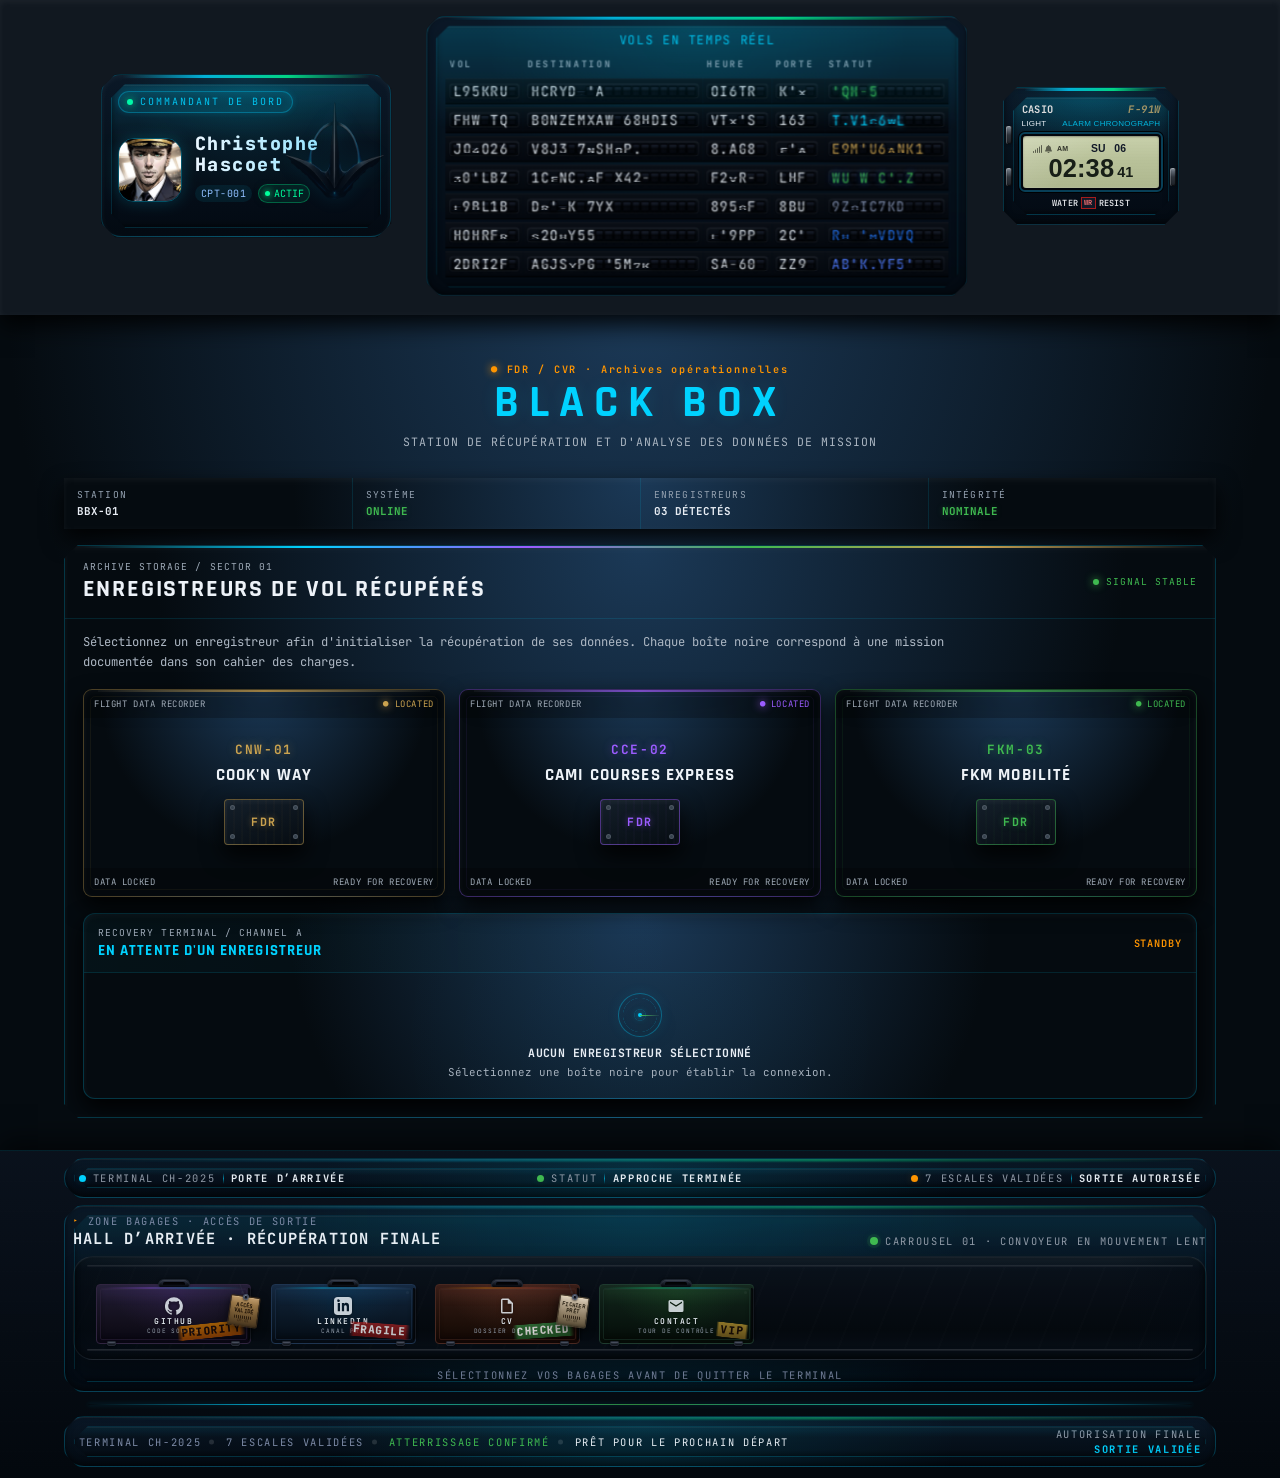
==== commit 05e72eb2: "ajout des page black-box et control tower" ====
--- a/black-box.html
+++ b/black-box.html
@@ -2,321 +2,938 @@
 <html lang="fr">
 
 <head>
-    <meta charset="UTF-8">
-    <meta name="viewport" content="width=device-width, initial-scale=1.0">
-    <title>Christophe Hascoet — Terminal A56</title>
+  <meta charset="UTF-8">
+  <meta name="viewport" content="width=device-width, initial-scale=1.0">
+  <title>Christophe Hascoet — Terminal A56</title>
 
   <link rel="preconnect" href="https://fonts.googleapis.com">
-    <link rel="preconnect" href="https://fonts.gstatic.com" crossorigin>
-    <link
-        href="https://fonts.googleapis.com/css2?family=Rajdhani:wght@400;600;700&family=JetBrains+Mono:wght@400;600;700&display=swap"
-        rel="stylesheet">
-    <link rel="stylesheet" href="https://cdnjs.cloudflare.com/ajax/libs/font-awesome/6.5.1/css/all.min.css"
-        integrity="sha512-DTOQO9RWCH3ppGqcWaEA1BIZOC6xxalwEsw9c2QQeAIftl+Vegovlnee1c9QX4TctnWMn13TZye+giMm8e2LwA=="
-        crossorigin="anonymous" referrerpolicy="no-referrer">
-
-
-
-     <link rel="stylesheet" href="./asset/css/style.css">
-    <link rel="stylesheet" href="./asset/css/black-box.css">
-    <link rel="stylesheet" href="./asset/css/footer.css">
+  <link rel="preconnect" href="https://fonts.gstatic.com" crossorigin>
+  <link
+    href="https://fonts.googleapis.com/css2?family=Rajdhani:wght@400;600;700&family=JetBrains+Mono:wght@400;600;700&display=swap"
+    rel="stylesheet">
+  <link rel="stylesheet" href="https://cdnjs.cloudflare.com/ajax/libs/font-awesome/6.5.1/css/all.min.css"
+    integrity="sha512-DTOQO9RWCH3ppGqcWaEA1BIZOC6xxalwEsw9c2QQeAIftl+Vegovlnee1c9QX4TctnWMn13TZye+giMm8e2LwA=="
+    crossorigin="anonymous" referrerpolicy="no-referrer">
+
+
+
+  <link rel="stylesheet" href="./asset/css/style.css">
+  <link rel="stylesheet" href="./asset/css/black-box.css">
+  <link rel="stylesheet" href="./asset/css/footer.css">
 
 </head>
 
 <body>
 
-    <!-- ═══ HEADER — Flight Strip ═══ -->
-    <header class="header">
-        <div class="header__inner container">
-            <!-- PILOTE -->
-            <article class="pilot-card" aria-labelledby="pilot-heading">
-                <span class="pilot-card__role">Commandant de bord</span>
-
-                <div class="pilot-card__main">
-                    <img src="./asset/images/pilote christophehascoet3.png"
-                        alt="Portrait professionnel de Christophe Hascoet" class="pilot-card__avatar">
-
-                    <div class="pilot-card__info">
-                        <h2 id="pilot-heading" class="pilot-card__name">Christophe Hascoet</h2>
-                        <div class="pilot-card__meta">
-                            <span class="pilot-card__id">CPT-001</span>
-                            <span class="pilot-card__status">
-                                <span class="pilot-card__dot" aria-hidden="true"></span>ACTIF
-                            </span>
-                        </div>
-                    </div>
-                </div>
-                <figure class="pilot-card__logo">
-                    <img src="./asset/images/logo5.PNG" alt="Logo">
-                </figure>
-            </article>
-
-            <!-- TABLEAU -->
-            <section class="flight-board" aria-label="Tableau des vols en temps réel">
-                <table class="flight-table">
-                    <caption>Vols en temps réel</caption>
-                    <thead>
-                        <tr>
-                            <th scope="col">VOL</th>
-                            <th scope="col">DESTINATION</th>
-                            <th scope="col">HEURE</th>
-                            <th scope="col">PORTE</th>
-                            <th scope="col">STATUT</th>
-                        </tr>
-                    </thead>
-                    <tbody id="flight-body"></tbody>
-                </table>
+  <!-- ═══ HEADER — Flight Strip ═══ -->
+  <header class="header">
+    <div class="header__inner container">
+      <!-- PILOTE -->
+      <article class="pilot-card" aria-labelledby="pilot-heading">
+        <span class="pilot-card__role">Commandant de bord</span>
+
+        <div class="pilot-card__main">
+          <img src="./asset/images/pilote christophehascoet3.png" alt="Portrait professionnel de Christophe Hascoet"
+            class="pilot-card__avatar">
+
+          <div class="pilot-card__info">
+            <h2 id="pilot-heading" class="pilot-card__name">Christophe Hascoet</h2>
+            <div class="pilot-card__meta">
+              <span class="pilot-card__id">CPT-001</span>
+              <span class="pilot-card__status">
+                <span class="pilot-card__dot" aria-hidden="true"></span>ACTIF
+              </span>
+            </div>
+          </div>
+        </div>
+        <figure class="pilot-card__logo">
+          <img src="./asset/images/logo5.PNG" alt="Logo">
+        </figure>
+      </article>
+
+      <!-- TABLEAU -->
+      <section class="flight-board" aria-label="Tableau des vols en temps réel">
+        <table class="flight-table">
+          <caption>Vols en temps réel</caption>
+          <thead>
+            <tr>
+              <th scope="col">VOL</th>
+              <th scope="col">DESTINATION</th>
+              <th scope="col">HEURE</th>
+              <th scope="col">PORTE</th>
+              <th scope="col">STATUT</th>
+            </tr>
+          </thead>
+          <tbody id="flight-body"></tbody>
+        </table>
+      </section>
+
+      <!-- CASIO -->
+      <aside class="casio" aria-label="Horloge de bord">
+        <div class="casio__body">
+          <div class="casio__header">
+            <span class="casio__brand">CASIO</span>
+            <span class="casio__model">F-91W</span>
+          </div>
+          <div class="casio__function-bar">
+            <span class="casio__light">LIGHT</span>
+            <span class="casio__alarm">ALARM CHRONOGRAPH</span>
+          </div>
+          <div class="casio__screen-border">
+            <div class="casio__screen">
+              <div class="casio__top">
+                <div class="casio__icons" aria-hidden="true">
+                  <span class="fa-solid fa-signal casio__icon-bars"></span>
+                  <span class="fa-solid fa-bell casio__icon-bell"></span>
+                  <span id="casio-ampm" class="casio__ampm">PM</span>
+                </div>
+                <p class="casio__date" aria-hidden="true">
+                  <span id="casio-day">SA</span>
+                  <span id="casio-date">31</span>
+                </p>
+              </div>
+              <p class="casio__time" aria-hidden="true">
+                <time id="casio-time" datetime="00:00">11:04</time>
+                <span id="casio-seconds" class="casio__seconds">33</span>
+              </p>
+              <span id="casio-sr-time" class="casio__sr-time" aria-live="polite"></span>
+            </div>
+          </div>
+          <p class="casio__footer" aria-hidden="true">
+            <span>WATER</span>
+            <span class="casio__wr">WR</span>
+            <span>RESIST</span>
+          </p>
+          <span class="casio__btn casio__btn--lt" aria-hidden="true"></span>
+          <span class="casio__btn casio__btn--lb" aria-hidden="true"></span>
+          <span class="casio__btn casio__btn--rb" aria-hidden="true"></span>
+        </div>
+      </aside>
+    </div>
+  </header>
+
+
+
+  <!-- ═══ MAIN  ═══ -->
+    <main id="main-content" class="blackbox-main">
+
+    <section class="blackbox container" aria-labelledby="blackbox-title">
+
+      <!-- ═══════════════════════════════════════════
+         HERO
+    ═══════════════════════════════════════════ -->
+
+      <header class="blackbox-hero">
+        <p class="blackbox-hero__eyebrow">
+          <span aria-hidden="true">●</span>
+          FDR / CVR · Archives opérationnelles
+        </p>
+
+        <h1 id="blackbox-title">BLACK BOX</h1>
+
+        <p class="blackbox-hero__subtitle">
+          Station de récupération et d'analyse des données de mission
+        </p>
+      </header>
+
+
+      <!-- ═══════════════════════════════════════════
+         ÉTAT SYSTÈME
+    ═══════════════════════════════════════════ -->
+
+      <section class="bbx-system" aria-label="État de la station Black Box">
+
+        <p>
+          <span>STATION</span>
+          <strong>BBX-01</strong>
+        </p>
+
+        <p>
+          <span>SYSTÈME</span>
+          <strong class="bbx-green">ONLINE</strong>
+        </p>
+
+        <p>
+          <span>ENREGISTREURS</span>
+          <strong>03 DÉTECTÉS</strong>
+        </p>
+
+        <p>
+          <span>INTÉGRITÉ</span>
+          <strong class="bbx-green">NOMINALE</strong>
+        </p>
+
+      </section>
+
+
+      <!-- ═══════════════════════════════════════════
+         STATION DE RÉCUPÉRATION
+    ═══════════════════════════════════════════ -->
+
+      <section class="recovery-station" aria-labelledby="recorders-title">
+
+        <header class="station-heading">
+          <div>
+            <p>ARCHIVE STORAGE / SECTOR 01</p>
+            <h2 id="recorders-title">Enregistreurs de vol récupérés</h2>
+          </div>
+
+          <p class="station-signal">
+            <span aria-hidden="true"></span>
+            SIGNAL STABLE
+          </p>
+        </header>
+
+
+        <p class="station-intro">
+          Sélectionnez un enregistreur afin d'initialiser la récupération
+          de ses données. Chaque boîte noire correspond à une mission
+          documentée dans son cahier des charges.
+        </p>
+
+
+        <!-- ═════════════════════════════════════
+           ENREGISTREURS
+      ═════════════════════════════════════ -->
+
+        <div class="recorder-grid">
+
+          <!-- COOK'N WAY -->
+
+          <article class="flight-recorder flight-recorder--cockpit" data-recorder="cnw">
+            <header class="flight-recorder__head">
+              <span>FLIGHT DATA RECORDER</span>
+              <span class="flight-recorder__led">LOCATED</span>
+            </header>
+
+            <button type="button" class="flight-recorder__select" data-select="cnw"
+              aria-label="Sélectionner l'enregistreur Cook'N Way">
+              <span class="flight-recorder__code">CNW-01</span>
+
+              <strong>COOK'N WAY</strong>
+
+              <span class="flight-recorder__module" aria-hidden="true">
+                <i></i>
+                <i></i>
+                <i></i>
+                <i></i>
+                <b>FDR</b>
+              </span>
+            </button>
+
+            <footer class="flight-recorder__foot">
+              <span>DATA LOCKED</span>
+              <span data-recorder-state>READY FOR RECOVERY</span>
+            </footer>
+          </article>
+
+
+          <!-- CAMI COURSES EXPRESS -->
+
+          <article class="flight-recorder flight-recorder--violet" data-recorder="cce">
+            <header class="flight-recorder__head">
+              <span>FLIGHT DATA RECORDER</span>
+              <span class="flight-recorder__led">LOCATED</span>
+            </header>
+
+            <button type="button" class="flight-recorder__select" data-select="cce"
+              aria-label="Sélectionner l'enregistreur Cami Courses Express">
+              <span class="flight-recorder__code">CCE-02</span>
+
+              <strong>CAMI COURSES EXPRESS</strong>
+
+              <span class="flight-recorder__module" aria-hidden="true">
+                <i></i>
+                <i></i>
+                <i></i>
+                <i></i>
+                <b>FDR</b>
+              </span>
+            </button>
+
+            <footer class="flight-recorder__foot">
+              <span>DATA LOCKED</span>
+              <span data-recorder-state>READY FOR RECOVERY</span>
+            </footer>
+          </article>
+
+
+          <!-- FKM MOBILITÉ -->
+
+          <article class="flight-recorder flight-recorder--green" data-recorder="fkm">
+            <header class="flight-recorder__head">
+              <span>FLIGHT DATA RECORDER</span>
+              <span class="flight-recorder__led">LOCATED</span>
+            </header>
+
+            <button type="button" class="flight-recorder__select" data-select="fkm"
+              aria-label="Sélectionner l'enregistreur FKM Mobilité">
+              <span class="flight-recorder__code">FKM-03</span>
+
+              <strong>FKM MOBILITÉ</strong>
+
+              <span class="flight-recorder__module" aria-hidden="true">
+                <i></i>
+                <i></i>
+                <i></i>
+                <i></i>
+                <b>FDR</b>
+              </span>
+            </button>
+
+            <footer class="flight-recorder__foot">
+              <span>DATA LOCKED</span>
+              <span data-recorder-state>READY FOR RECOVERY</span>
+            </footer>
+          </article>
+
+        </div>
+
+
+        <!-- ═════════════════════════════════════
+           CONSOLE
+      ═════════════════════════════════════ -->
+
+        <section class="recovery-console" aria-labelledby="recovery-title">
+
+          <header class="recovery-console__head">
+            <div>
+              <p>RECOVERY TERMINAL / CHANNEL A</p>
+              <h3 id="recovery-title">En attente d'un enregistreur</h3>
+            </div>
+
+            <span class="console-status" data-console-status>
+              STANDBY
+            </span>
+          </header>
+
+
+          <!-- État initial -->
+
+          <div class="console-empty" data-console-empty>
+            <span class="console-radar" aria-hidden="true"></span>
+
+            <strong>AUCUN ENREGISTREUR SÉLECTIONNÉ</strong>
+
+            <p>
+              Sélectionnez une boîte noire pour établir la connexion.
+            </p>
+          </div>
+
+
+          <!-- État sélectionné -->
+
+          <div class="console-selected" data-console-selected hidden>
+
+            <!-- SYNTHÈSE -->
+
+            <section class="mission-summary" aria-labelledby="summary-title">
+
+              <header class="mission-summary__head">
+                <p>FLIGHT RECORD / IDENTIFICATION</p>
+                <h4 id="summary-title">Synthèse de mission</h4>
+              </header>
+
+
+              <dl class="mission-data">
+
+                <div>
+                  <dt>ENREGISTREUR</dt>
+                  <dd data-selected-code>---</dd>
+                </div>
+
+                <div>
+                  <dt>MISSION</dt>
+                  <dd data-selected-name>---</dd>
+                </div>
+
+                <div>
+                  <dt>PÉRIODE</dt>
+                  <dd data-selected-period>---</dd>
+                </div>
+
+                <div>
+                  <dt>DURÉE</dt>
+                  <dd data-selected-duration>---</dd>
+                </div>
+
+                <div>
+                  <dt>SPRINTS</dt>
+                  <dd data-selected-sprints>---</dd>
+                </div>
+
+                <div>
+                  <dt>RÔLE</dt>
+                  <dd data-selected-role>---</dd>
+                </div>
+
+                <div>
+                  <dt>STATUT MISSION</dt>
+                  <dd class="mission-status" data-selected-status>---</dd>
+                </div>
+
+                <div>
+                  <dt>DONNÉES</dt>
+                  <dd class="mission-data-state" data-selected-data>
+                    VERROUILLÉES
+                  </dd>
+                </div>
+
+              </dl>
+
+
+              <div class="mission-context">
+                <span>CONTEXTE</span>
+                <p data-selected-context>---</p>
+              </div>
+
+
+              <div class="mission-stack">
+                <span>ÉQUIPEMENT / STACK PRÉVUE</span>
+                <div data-selected-stack></div>
+              </div>
+
             </section>
 
-            <!-- CASIO -->
-            <aside class="casio" aria-label="Horloge de bord">
-                <div class="casio__body">
-                    <div class="casio__header">
-                        <span class="casio__brand">CASIO</span>
-                        <span class="casio__model">F-91W</span>
-                    </div>
-                    <div class="casio__function-bar">
-                        <span class="casio__light">LIGHT</span>
-                        <span class="casio__alarm">ALARM CHRONOGRAPH</span>
-                    </div>
-                    <div class="casio__screen-border">
-                        <div class="casio__screen">
-                            <div class="casio__top">
-                                <div class="casio__icons" aria-hidden="true">
-                                    <span class="fa-solid fa-signal casio__icon-bars"></span>
-                                    <span class="fa-solid fa-bell casio__icon-bell"></span>
-                                    <span id="casio-ampm" class="casio__ampm">PM</span>
-                                </div>
-                                <p class="casio__date" aria-hidden="true">
-                                    <span id="casio-day">SA</span>
-                                    <span id="casio-date">31</span>
-                                </p>
-                            </div>
-                            <p class="casio__time" aria-hidden="true">
-                                <time id="casio-time" datetime="00:00">11:04</time>
-                                <span id="casio-seconds" class="casio__seconds">33</span>
-                            </p>
-                            <span id="casio-sr-time" class="casio__sr-time" aria-live="polite"></span>
-                        </div>
-                    </div>
-                    <p class="casio__footer" aria-hidden="true">
-                        <span>WATER</span>
-                        <span class="casio__wr">WR</span>
-                        <span>RESIST</span>
-                    </p>
-                    <span class="casio__btn casio__btn--lt" aria-hidden="true"></span>
-                    <span class="casio__btn casio__btn--lb" aria-hidden="true"></span>
-                    <span class="casio__btn casio__btn--rb" aria-hidden="true"></span>
-                </div>
-            </aside>
+
+            <!-- EXTRACTION -->
+
+            <section class="data-recovery" aria-labelledby="data-recovery-title">
+
+              <header class="data-recovery__head">
+                <div>
+                  <p>DATA RECOVERY SEQUENCE</p>
+                  <h4 id="data-recovery-title">
+                    Extraction des données
+                  </h4>
+                </div>
+
+                <strong data-recovery-percent>0 %</strong>
+              </header>
+
+
+              <div class="recovery-progress" role="progressbar" aria-label="Progression de la récupération"
+                aria-valuemin="0" aria-valuemax="100" aria-valuenow="0" data-recovery-progress>
+                <span data-recovery-bar></span>
+              </div>
+
+
+              <ol class="recovery-log">
+
+                <li data-recovery-step="0">
+                  <span aria-hidden="true">○</span>
+                  Connexion enregistreur
+                </li>
+
+                <li data-recovery-step="1">
+                  <span aria-hidden="true">○</span>
+                  Identification mémoire
+                </li>
+
+                <li data-recovery-step="2">
+                  <span aria-hidden="true">○</span>
+                  Vérification intégrité
+                </li>
+
+                <li data-recovery-step="3">
+                  <span aria-hidden="true">○</span>
+                  Extraction FDR
+                </li>
+
+                <li data-recovery-step="4">
+                  <span aria-hidden="true">○</span>
+                  Synchronisation CVR
+                </li>
+
+                <li data-recovery-step="5">
+                  <span aria-hidden="true">○</span>
+                  Reconstruction Timeline
+                </li>
+
+              </ol>
+
+
+              <div class="recovery-actions">
+
+                <button type="button" class="bbx-btn bbx-btn--primary" data-start-recovery>
+                  INITIALISER LA RÉCUPÉRATION
+                </button>
+
+              </div>
+
+
+              <div class="recovery-complete" data-recovery-complete hidden>
+
+                <span class="recovery-complete__icon" aria-hidden="true">
+                  ✓
+                </span>
+
+                <div>
+                  <strong>DATA RECOVERY COMPLETE</strong>
+
+                  <p>
+                    Intégrité 100 % · FDR / CVR / Timeline exploitables
+                  </p>
+                </div>
+
+                <button type="button" class="bbx-btn bbx-btn--primary" data-open-analysis>
+                  CONSULTER LE RAPPORT
+                </button>
+
+              </div>
+
+
+              <p class="sr-only" role="status" aria-live="polite" data-recovery-live></p>
+
+            </section>
+
+          </div>
+
+        </section>
+
+      </section>
+
+    </section>
+
+
+    <!-- ═══════════════════════════════════════════
+       CONSOLE D'ANALYSE
+  ═══════════════════════════════════════════ -->
+
+    <!-- ═══════════════════════════════════════════════════════
+     MODALE — CONSOLE D'ANALYSE BLACK BOX
+
+     Ouverte uniquement après récupération des données.
+
+     Parcours :
+     SYNTHÈSE → FDR → CVR → TIMELINE → CLÔTURE RAPPORT
+════════════════════════════════════════════════════════ -->
+
+    <dialog id="analysis-dialog" class="analysis-dialog" aria-labelledby="analysis-title">
+
+      <article class="analysis-console">
+
+        <!-- ═════════════════════════════════════════════
+         1. EN-TÊTE DU RAPPORT
+    ═════════════════════════════════════════════ -->
+
+        <header class="analysis-header">
+
+          <div>
+            <p>BLACK BOX / DATA ANALYSIS</p>
+
+            <h2 id="analysis-title">
+              <span data-analysis-code>---</span>
+              <span aria-hidden="true">/</span>
+              <span data-analysis-name>---</span>
+            </h2>
+          </div>
+
+
+          <p class="analysis-header__status">
+            ● INTEGRITY 100 %
+          </p>
+
+        </header>
+
+
+        <!-- ═════════════════════════════════════════════
+         2. MODES D'ANALYSE
+    ═════════════════════════════════════════════ -->
+
+        <nav class="analysis-modes" aria-label="Modes d'analyse du rapport">
+
+          <button type="button" class="is-active" data-mode="summary">
+            SYNTHÈSE
+            <span>Mission record</span>
+          </button>
+
+
+          <button type="button" data-mode="fdr">
+            FDR
+            <span>Données techniques</span>
+          </button>
+
+
+          <button type="button" data-mode="cvr">
+            CVR
+            <span>Journal de mission</span>
+          </button>
+
+
+          <button type="button" data-mode="timeline">
+            TIMELINE
+            <span>Chronologie</span>
+          </button>
+
+        </nav>
+
+
+        <!-- ═════════════════════════════════════════════
+         3. LÉGENDE DES DONNÉES
+
+         REQ  = exigence du cahier des charges
+         DEC  = décision de conception
+         RISK = risque / contrainte
+         VAL  = élément validé
+    ═════════════════════════════════════════════ -->
+
+        <aside class="analysis-legend" aria-label="Légende des types de données">
+
+          <span class="legend-req">
+            REQ · Exigence
+          </span>
+
+          <span class="legend-dec">
+            DEC · Décision
+          </span>
+
+          <span class="legend-risk">
+            RISK · Risque
+          </span>
+
+          <span class="legend-val">
+            VAL · Validé
+          </span>
+
+        </aside>
+
+
+        <!-- ═════════════════════════════════════════════
+         4. ZONE PRINCIPALE D'ANALYSE
+    ═════════════════════════════════════════════ -->
+
+        <div class="analysis-layout">
+
+
+          <!-- ===========================================
+           Navigation entre les blocs du mode actuel
+      ============================================ -->
+
+          <aside class="analysis-nav" aria-label="Blocs de données">
+
+            <p>DATA BLOCKS</p>
+
+            <ol data-analysis-nav></ol>
+
+          </aside>
+
+
+          <!-- ===========================================
+           Lecteur du bloc sélectionné
+      ============================================ -->
+
+          <section class="analysis-reader" aria-labelledby="analysis-block-title">
+
+            <header class="analysis-reader__head">
+
+              <span data-block-number>
+                DATA BLOCK 01
+              </span>
+
+              <h3 id="analysis-block-title" data-block-title>
+                ---
+              </h3>
+
+            </header>
+
+
+            <!-- Contenu généré par black-box.js -->
+
+            <div class="analysis-reader__body" data-block-content aria-live="polite"></div>
+
+
+            <!-- Navigation interne -->
+
+            <footer class="analysis-reader__footer">
+
+              <button type="button" data-prev-block>
+                ← PRÉCÉDENT
+              </button>
+
+
+              <span data-block-counter>
+                01 / 01
+              </span>
+
+
+              <button type="button" data-next-block>
+                SUIVANT →
+              </button>
+
+            </footer>
+
+          </section>
+
         </div>
-    </header>
-    <!-- ═══ MAIN  ═══ -->
-   
-
-
-    <footer class="claim-footer" role="contentinfo">
-        <div class="container claim-footer__layout">
-
-            <!-- 1. TERMINAL STATUS -->
-            <section class="airport-panel claim-status" aria-label="Statut du terminal d’arrivée">
-                <p class="claim-status__item">
-                    <span>TERMINAL CH-2025</span>
-                    <i aria-hidden="true"></i>
-                    <strong>PORTE D’ARRIVÉE</strong>
-                </p>
-
-                <p class="claim-status__item">
-                    <span>STATUT</span>
-                    <i aria-hidden="true"></i>
-                    <strong>APPROCHE TERMINÉE</strong>
-                </p>
-
-                <p class="claim-status__item">
-                    <span>7 ESCALES VALIDÉES</span>
-                    <i aria-hidden="true"></i>
-                    <strong>SORTIE AUTORISÉE</strong>
-                </p>
-            </section>
-
-            <!-- 2. BAGGAGE CLAIM -->
-            <section class="airport-panel claim-stage" aria-labelledby="baggageClaimTitle">
-                <header class="claim-stage__head">
-                    <div class="claim-stage__copy">
-                        <p class="claim-stage__eyebrow">Zone bagages · accès de sortie</p>
-                        <h2 id="baggageClaimTitle" class="claim-stage__title">
-                            Hall d’arrivée · récupération finale
-                        </h2>
-                    </div>
-
-                    <p class="claim-stage__state">
-                        Carrousel 01 · convoyeur en mouvement lent
-                    </p>
-                </header>
-
-                <div class="claim-belt-shell">
-                    <nav class="claim-belt claim-belt-track" aria-label="Points d’accès finaux">
-
-                        <!-- BAG 01 — GITHUB -->
-                        <a href="https://github.com/ton-profil" target="_blank" rel="noreferrer noopener"
-                            class="luggage luggage--lg luggage--github" style="--y:2px;--tilt:-1deg;"
-                            aria-label="Bagage GitHub, accès au code source">
-                            <span class="luggage__shadow" aria-hidden="true"></span>
-
-                            <div class="luggage__body">
-                                <span class="luggage__side" aria-hidden="true"></span>
-                                <span class="luggage__handle" aria-hidden="true"></span>
-                                <span class="luggage__latch luggage__latch--l" aria-hidden="true"></span>
-                                <span class="luggage__latch luggage__latch--r" aria-hidden="true"></span>
-                                <span class="luggage__led" aria-hidden="true"></span>
-                                <span class="luggage__sticker luggage__sticker--priority"
-                                    aria-hidden="true">PRIORITY</span>
-
-                                <div class="luggage__face">
-                                    <svg class="luggage__icon" viewBox="0 0 24 24" width="18" height="18"
-                                        aria-hidden="true">
-                                        <path fill="currentColor"
-                                            d="M12 .3a12 12 0 0 0-3.8 23.4c.6.1.8-.3.8-.6v-2c-3.3.7-4-1.6-4-1.6-.6-1.4-1.4-1.8-1.4-1.8-1-.7.1-.7.1-.7 1.2 0 1.9 1.2 1.9 1.2 1 1.8 2.8 1.3 3.5 1 0-.8.4-1.3.7-1.6-2.7-.3-5.5-1.3-5.5-6 0-1.2.5-2.3 1.3-3.1-.2-.4-.6-1.6 0-3.2 0 0 1-.3 3.4 1.2a11.5 11.5 0 0 1 6 0c2.3-1.5 3.3-1.2 3.3-1.2.7 1.6.2 2.8.1 3.2.9.8 1.3 1.9 1.3 3.1 0 4.6-2.8 5.6-5.5 5.9.5.4.9 1 .9 2.2v3.3c0 .3.1.7.8.6A12 12 0 0 0 12 .3" />
-                                    </svg>
-                                    <h3 class="luggage__title">GITHUB</h3>
-                                    <p class="luggage__desc">Code source</p>
-                                </div>
-                            </div>
-
-                            <svg class="luggage__string" viewBox="0 0 50 70" aria-hidden="true">
-                                <path d="M 25 4 Q 30 22, 40 42" stroke="#3a4254" stroke-width="1" fill="none"
-                                    stroke-linecap="round" />
-                            </svg>
-
-                            <div class="luggage__tag">
-                                <span class="luggage__tag-ring" aria-hidden="true"></span>
-                                <strong>ACCÈS<br>VALIDÉ</strong>
-                                <span class="luggage__tag-bar" aria-hidden="true"></span>
-                                <span class="luggage__tag-code">CH-01</span>
-                            </div>
-                        </a>
-
-                        <!-- BAG 02 — LINKEDIN -->
-                        <a href="https://www.linkedin.com/in/ton-profil" target="_blank" rel="noreferrer noopener"
-                            class="luggage luggage--md luggage--linkedin" style="--y:-4px;--tilt:1.2deg;"
-                            aria-label="Bagage LinkedIn, canal professionnel ouvert">
-                            <span class="luggage__shadow" aria-hidden="true"></span>
-
-                            <div class="luggage__body">
-                                <span class="luggage__side" aria-hidden="true"></span>
-                                <span class="luggage__handle" aria-hidden="true"></span>
-                                <span class="luggage__latch luggage__latch--l" aria-hidden="true"></span>
-                                <span class="luggage__latch luggage__latch--r" aria-hidden="true"></span>
-                                <span class="luggage__led" aria-hidden="true"></span>
-                                <span class="luggage__sticker luggage__sticker--fragile"
-                                    aria-hidden="true">FRAGILE</span>
-
-                                <div class="luggage__face">
-                                    <svg class="luggage__icon" viewBox="0 0 24 24" width="18" height="18"
-                                        aria-hidden="true">
-                                        <path fill="currentColor"
-                                            d="M19 0H5a5 5 0 0 0-5 5v14a5 5 0 0 0 5 5h14a5 5 0 0 0 5-5V5a5 5 0 0 0-5-5zM8 19H5V8h3v11zM6.5 6.7a1.8 1.8 0 1 1 0-3.5 1.8 1.8 0 0 1 0 3.5zM20 19h-3v-5.6c0-1.4-.5-2.3-1.7-2.3-1 0-1.5.6-1.7 1.3-.1.2-.1.6-.1.9V19h-3V8h3v1.3c.4-.7 1.2-1.6 2.9-1.6 2.1 0 3.6 1.4 3.6 4.3V19z" />
-                                    </svg>
-                                    <h3 class="luggage__title">LINKEDIN</h3>
-                                    <p class="luggage__desc">Canal pro</p>
-                                </div>
-                            </div>
-                        </a>
-
-                        <!-- BAG 03 — CV -->
-                        <a href="/docs/cv.pdf" download class="luggage luggage--md luggage--cv"
-                            style="--y:1px;--tilt:-0.8deg;" aria-label="Dossier de vol, CV prêt au téléchargement">
-                            <span class="luggage__shadow" aria-hidden="true"></span>
-
-                            <div class="luggage__body">
-                                <span class="luggage__side" aria-hidden="true"></span>
-                                <span class="luggage__handle" aria-hidden="true"></span>
-                                <span class="luggage__latch luggage__latch--l" aria-hidden="true"></span>
-                                <span class="luggage__latch luggage__latch--r" aria-hidden="true"></span>
-                                <span class="luggage__led" aria-hidden="true"></span>
-                                <span class="luggage__sticker luggage__sticker--checked"
-                                    aria-hidden="true">CHECKED</span>
-
-                                <div class="luggage__face">
-                                    <svg class="luggage__icon" viewBox="0 0 24 24" width="18" height="18"
-                                        aria-hidden="true">
-                                        <path fill="currentColor"
-                                            d="M14 2H6a2 2 0 0 0-2 2v16a2 2 0 0 0 2 2h12a2 2 0 0 0 2-2V8l-6-6zm4 18H6V4h7v5h5v11z" />
-                                    </svg>
-                                    <h3 class="luggage__title">CV</h3>
-                                    <p class="luggage__desc">Dossier de vol</p>
-                                </div>
-                            </div>
-
-                            <svg class="luggage__string" viewBox="0 0 50 70" aria-hidden="true">
-                                <path d="M 25 4 Q 30 22, 40 42" stroke="#3a4254" stroke-width="1" fill="none"
-                                    stroke-linecap="round" />
-                            </svg>
-
-                            <div class="luggage__tag">
-                                <span class="luggage__tag-ring" aria-hidden="true"></span>
-                                <strong>FICHIER<br>PRÊT</strong>
-                                <span class="luggage__tag-bar" aria-hidden="true"></span>
-                                <span class="luggage__tag-code">CH-03</span>
-                            </div>
-                        </a>
-
-                        <!-- BAG 04 — CONTACT -->
-                        <a href="mailto:contact@tonsite.com" class="luggage luggage--lg luggage--contact"
-                            style="--y:-2px;--tilt:0.7deg;" aria-label="Bagage contact, transmission finale prête">
-                            <span class="luggage__shadow" aria-hidden="true"></span>
-
-                            <div class="luggage__body">
-                                <span class="luggage__side" aria-hidden="true"></span>
-                                <span class="luggage__handle" aria-hidden="true"></span>
-                                <span class="luggage__latch luggage__latch--l" aria-hidden="true"></span>
-                                <span class="luggage__latch luggage__latch--r" aria-hidden="true"></span>
-                                <span class="luggage__led" aria-hidden="true"></span>
-                                <span class="luggage__sticker luggage__sticker--vip" aria-hidden="true">VIP</span>
-
-                                <div class="luggage__face">
-                                    <svg class="luggage__icon" viewBox="0 0 24 24" width="18" height="18"
-                                        aria-hidden="true">
-                                        <path fill="currentColor"
-                                            d="M20 4H4a2 2 0 0 0-2 2v12a2 2 0 0 0 2 2h16a2 2 0 0 0 2-2V6a2 2 0 0 0-2-2zm0 4l-8 5-8-5V6l8 5 8-5v2z" />
-                                    </svg>
-                                    <h3 class="luggage__title">CONTACT</h3>
-                                    <p class="luggage__desc">Tour de contrôle</p>
-                                </div>
-                            </div>
-                        </a>
-
-                    </nav>
-                </div>
-
-                <p class="claim-stage__hint">
-                    Sélectionnez vos bagages avant de quitter le terminal
-                </p>
-            </section>
-
-            <!-- 3. SCAN LINE -->
-            <div class="claim-scan" aria-hidden="true"></div>
-
-            <!-- 4. FLIGHT SUMMARY -->
-            <section class="airport-panel claim-summary" aria-label="Résumé final du trajet">
-                <p class="claim-summary__route">
-                    <span>Terminal CH-2025</span>
-                    <span>7 escales validées</span>
-                    <span>Atterrissage confirmé</span>
-                    <span>Prêt pour le prochain départ</span>
-                </p>
-
-                <div class="claim-summary__side">
-                    <span>Autorisation finale</span>
-                    <strong>Sortie validée</strong>
-                </div>
-            </section>
-
+
+
+        <!-- ═════════════════════════════════════════════
+         5. PROGRESSION GLOBALE DE LA CONSULTATION
+
+         Ce compteur concerne l'ENSEMBLE :
+         Synthèse + tous les FDR + tous les CVR + Timeline.
+    ═════════════════════════════════════════════ -->
+
+        <footer class="analysis-completion">
+
+          <div class="analysis-completion__status">
+
+            <p>
+              PROGRESSION DE L'ANALYSE
+            </p>
+
+
+            <div class="analysis-completion__meter">
+
+              <progress max="100" value="0" data-analysis-progress
+                aria-label="Progression de la consultation du rapport">
+                0 %
+              </progress>
+
+
+              <strong data-analysis-progress-text>
+                0 %
+              </strong>
+
+            </div>
+
+          </div>
+
+
+          <!-- ═══════════════════════════════════════════
+           Apparaît uniquement lorsque 100 % des
+           blocs ont été consultés.
+      ═══════════════════════════════════════════ -->
+
+          <section class="analysis-completion__result" data-analysis-complete aria-labelledby="analysis-complete-title"
+            hidden>
+
+            <div>
+
+              <h3 id="analysis-complete-title">
+                ✓ ANALYSE DE L'ENREGISTREUR TERMINÉE
+              </h3>
+
+              <p>
+                Tous les blocs de données ont été consultés.
+                Le rapport peut maintenant être clôturé.
+              </p>
+
+            </div>
+
+
+            <button type="button" class="bbx-btn bbx-btn--primary" data-analysis-finish>
+              CLÔTURER LE RAPPORT
+            </button>
+
+          </section>
+
+        </footer>
+
+      </article>
+
+    </dialog>
+
+  </main>
+
+
+
+
+  <footer class="claim-footer" role="contentinfo">
+    <div class="container claim-footer__layout">
+
+      <!-- 1. TERMINAL STATUS -->
+      <section class="airport-panel claim-status" aria-label="Statut du terminal d’arrivée">
+        <p class="claim-status__item">
+          <span>TERMINAL CH-2025</span>
+          <i aria-hidden="true"></i>
+          <strong>PORTE D’ARRIVÉE</strong>
+        </p>
+
+        <p class="claim-status__item">
+          <span>STATUT</span>
+          <i aria-hidden="true"></i>
+          <strong>APPROCHE TERMINÉE</strong>
+        </p>
+
+        <p class="claim-status__item">
+          <span>7 ESCALES VALIDÉES</span>
+          <i aria-hidden="true"></i>
+          <strong>SORTIE AUTORISÉE</strong>
+        </p>
+      </section>
+
+      <!-- 2. BAGGAGE CLAIM -->
+      <section class="airport-panel claim-stage" aria-labelledby="baggageClaimTitle">
+        <header class="claim-stage__head">
+          <div class="claim-stage__copy">
+            <p class="claim-stage__eyebrow">Zone bagages · accès de sortie</p>
+            <h2 id="baggageClaimTitle" class="claim-stage__title">
+              Hall d’arrivée · récupération finale
+            </h2>
+          </div>
+
+          <p class="claim-stage__state">
+            Carrousel 01 · convoyeur en mouvement lent
+          </p>
+        </header>
+
+        <div class="claim-belt-shell">
+          <nav class="claim-belt claim-belt-track" aria-label="Points d’accès finaux">
+
+            <!-- BAG 01 — GITHUB -->
+            <a href="https://github.com/ton-profil" target="_blank" rel="noreferrer noopener"
+              class="luggage luggage--lg luggage--github" style="--y:2px;--tilt:-1deg;"
+              aria-label="Bagage GitHub, accès au code source">
+              <span class="luggage__shadow" aria-hidden="true"></span>
+
+              <div class="luggage__body">
+                <span class="luggage__side" aria-hidden="true"></span>
+                <span class="luggage__handle" aria-hidden="true"></span>
+                <span class="luggage__latch luggage__latch--l" aria-hidden="true"></span>
+                <span class="luggage__latch luggage__latch--r" aria-hidden="true"></span>
+                <span class="luggage__led" aria-hidden="true"></span>
+                <span class="luggage__sticker luggage__sticker--priority" aria-hidden="true">PRIORITY</span>
+
+                <div class="luggage__face">
+                  <svg class="luggage__icon" viewBox="0 0 24 24" width="18" height="18" aria-hidden="true">
+                    <path fill="currentColor"
+                      d="M12 .3a12 12 0 0 0-3.8 23.4c.6.1.8-.3.8-.6v-2c-3.3.7-4-1.6-4-1.6-.6-1.4-1.4-1.8-1.4-1.8-1-.7.1-.7.1-.7 1.2 0 1.9 1.2 1.9 1.2 1 1.8 2.8 1.3 3.5 1 0-.8.4-1.3.7-1.6-2.7-.3-5.5-1.3-5.5-6 0-1.2.5-2.3 1.3-3.1-.2-.4-.6-1.6 0-3.2 0 0 1-.3 3.4 1.2a11.5 11.5 0 0 1 6 0c2.3-1.5 3.3-1.2 3.3-1.2.7 1.6.2 2.8.1 3.2.9.8 1.3 1.9 1.3 3.1 0 4.6-2.8 5.6-5.5 5.9.5.4.9 1 .9 2.2v3.3c0 .3.1.7.8.6A12 12 0 0 0 12 .3" />
+                  </svg>
+                  <h3 class="luggage__title">GITHUB</h3>
+                  <p class="luggage__desc">Code source</p>
+                </div>
+              </div>
+
+              <svg class="luggage__string" viewBox="0 0 50 70" aria-hidden="true">
+                <path d="M 25 4 Q 30 22, 40 42" stroke="#3a4254" stroke-width="1" fill="none" stroke-linecap="round" />
+              </svg>
+
+              <div class="luggage__tag">
+                <span class="luggage__tag-ring" aria-hidden="true"></span>
+                <strong>ACCÈS<br>VALIDÉ</strong>
+                <span class="luggage__tag-bar" aria-hidden="true"></span>
+                <span class="luggage__tag-code">CH-01</span>
+              </div>
+            </a>
+
+            <!-- BAG 02 — LINKEDIN -->
+            <a href="https://www.linkedin.com/in/ton-profil" target="_blank" rel="noreferrer noopener"
+              class="luggage luggage--md luggage--linkedin" style="--y:-4px;--tilt:1.2deg;"
+              aria-label="Bagage LinkedIn, canal professionnel ouvert">
+              <span class="luggage__shadow" aria-hidden="true"></span>
+
+              <div class="luggage__body">
+                <span class="luggage__side" aria-hidden="true"></span>
+                <span class="luggage__handle" aria-hidden="true"></span>
+                <span class="luggage__latch luggage__latch--l" aria-hidden="true"></span>
+                <span class="luggage__latch luggage__latch--r" aria-hidden="true"></span>
+                <span class="luggage__led" aria-hidden="true"></span>
+                <span class="luggage__sticker luggage__sticker--fragile" aria-hidden="true">FRAGILE</span>
+
+                <div class="luggage__face">
+                  <svg class="luggage__icon" viewBox="0 0 24 24" width="18" height="18" aria-hidden="true">
+                    <path fill="currentColor"
+                      d="M19 0H5a5 5 0 0 0-5 5v14a5 5 0 0 0 5 5h14a5 5 0 0 0 5-5V5a5 5 0 0 0-5-5zM8 19H5V8h3v11zM6.5 6.7a1.8 1.8 0 1 1 0-3.5 1.8 1.8 0 0 1 0 3.5zM20 19h-3v-5.6c0-1.4-.5-2.3-1.7-2.3-1 0-1.5.6-1.7 1.3-.1.2-.1.6-.1.9V19h-3V8h3v1.3c.4-.7 1.2-1.6 2.9-1.6 2.1 0 3.6 1.4 3.6 4.3V19z" />
+                  </svg>
+                  <h3 class="luggage__title">LINKEDIN</h3>
+                  <p class="luggage__desc">Canal pro</p>
+                </div>
+              </div>
+            </a>
+
+            <!-- BAG 03 — CV -->
+            <a href="/docs/cv.pdf" download class="luggage luggage--md luggage--cv" style="--y:1px;--tilt:-0.8deg;"
+              aria-label="Dossier de vol, CV prêt au téléchargement">
+              <span class="luggage__shadow" aria-hidden="true"></span>
+
+              <div class="luggage__body">
+                <span class="luggage__side" aria-hidden="true"></span>
+                <span class="luggage__handle" aria-hidden="true"></span>
+                <span class="luggage__latch luggage__latch--l" aria-hidden="true"></span>
+                <span class="luggage__latch luggage__latch--r" aria-hidden="true"></span>
+                <span class="luggage__led" aria-hidden="true"></span>
+                <span class="luggage__sticker luggage__sticker--checked" aria-hidden="true">CHECKED</span>
+
+                <div class="luggage__face">
+                  <svg class="luggage__icon" viewBox="0 0 24 24" width="18" height="18" aria-hidden="true">
+                    <path fill="currentColor"
+                      d="M14 2H6a2 2 0 0 0-2 2v16a2 2 0 0 0 2 2h12a2 2 0 0 0 2-2V8l-6-6zm4 18H6V4h7v5h5v11z" />
+                  </svg>
+                  <h3 class="luggage__title">CV</h3>
+                  <p class="luggage__desc">Dossier de vol</p>
+                </div>
+              </div>
+
+              <svg class="luggage__string" viewBox="0 0 50 70" aria-hidden="true">
+                <path d="M 25 4 Q 30 22, 40 42" stroke="#3a4254" stroke-width="1" fill="none" stroke-linecap="round" />
+              </svg>
+
+              <div class="luggage__tag">
+                <span class="luggage__tag-ring" aria-hidden="true"></span>
+                <strong>FICHIER<br>PRÊT</strong>
+                <span class="luggage__tag-bar" aria-hidden="true"></span>
+                <span class="luggage__tag-code">CH-03</span>
+              </div>
+            </a>
+
+            <!-- BAG 04 — CONTACT -->
+            <a href="mailto:contact@tonsite.com" class="luggage luggage--lg luggage--contact"
+              style="--y:-2px;--tilt:0.7deg;" aria-label="Bagage contact, transmission finale prête">
+              <span class="luggage__shadow" aria-hidden="true"></span>
+
+              <div class="luggage__body">
+                <span class="luggage__side" aria-hidden="true"></span>
+                <span class="luggage__handle" aria-hidden="true"></span>
+                <span class="luggage__latch luggage__latch--l" aria-hidden="true"></span>
+                <span class="luggage__latch luggage__latch--r" aria-hidden="true"></span>
+                <span class="luggage__led" aria-hidden="true"></span>
+                <span class="luggage__sticker luggage__sticker--vip" aria-hidden="true">VIP</span>
+
+                <div class="luggage__face">
+                  <svg class="luggage__icon" viewBox="0 0 24 24" width="18" height="18" aria-hidden="true">
+                    <path fill="currentColor"
+                      d="M20 4H4a2 2 0 0 0-2 2v12a2 2 0 0 0 2 2h16a2 2 0 0 0 2-2V6a2 2 0 0 0-2-2zm0 4l-8 5-8-5V6l8 5 8-5v2z" />
+                  </svg>
+                  <h3 class="luggage__title">CONTACT</h3>
+                  <p class="luggage__desc">Tour de contrôle</p>
+                </div>
+              </div>
+            </a>
+
+          </nav>
         </div>
-    </footer>
-
-    <script src="https://cdnjs.cloudflare.com/ajax/libs/gsap/3.12.2/gsap.min.js"></script>
-    <script src="./asset/js/main.js"></script>
+
+        <p class="claim-stage__hint">
+          Sélectionnez vos bagages avant de quitter le terminal
+        </p>
+      </section>
+
+      <!-- 3. SCAN LINE -->
+      <div class="claim-scan" aria-hidden="true"></div>
+
+      <!-- 4. FLIGHT SUMMARY -->
+      <section class="airport-panel claim-summary" aria-label="Résumé final du trajet">
+        <p class="claim-summary__route">
+          <span>Terminal CH-2025</span>
+          <span>7 escales validées</span>
+          <span>Atterrissage confirmé</span>
+          <span>Prêt pour le prochain départ</span>
+        </p>
+
+        <div class="claim-summary__side">
+          <span>Autorisation finale</span>
+          <strong>Sortie validée</strong>
+        </div>
+      </section>
+
+    </div>
+  </footer>
+
+  <script src="https://cdnjs.cloudflare.com/ajax/libs/gsap/3.12.2/gsap.min.js"></script>
+  <script src="./asset/js/main.js"></script>
+  <script src="./asset/js/black-box.js"></script>
 </body>
 
 </html>
--- a/asset/css/style.css
+++ b/asset/css/style.css
@@ -2,8 +2,10 @@
 
 @layer reset, base, layout, components, animations, responsive, a11y;
 
+/* ═══════════════════════════════════════════════════════════════
+   RESET
+═══════════════════════════════════════════════════════════════ */
 @layer reset {
-
   *,
   *::before,
   *::after {
@@ -45,18 +47,17 @@
   }
 }
 
+/* ═══════════════════════════════════════════════════════════════
+   BASE — VARIABLES + UTILITAIRES GLOBAUX
+═══════════════════════════════════════════════════════════════ */
 @layer base {
   :root {
-    /* ═══════════════════════════════════════════════════════════
-       FONTS
-    ═══════════════════════════════════════════════════════════ */
+    /* ── FONTS ─────────────────────────────────────────────── */
     --font-sans: "Rajdhani", system-ui, sans-serif;
     --font-mono: "JetBrains Mono", ui-monospace, monospace;
     --font-digital: "DS-Digital", sans-serif;
 
-    /* ═══════════════════════════════════════════════════════════
-       COLORS - MAIN PALETTE
-    ═══════════════════════════════════════════════════════════ */
+    /* ── COLORS · MAIN PALETTE ─────────────────────────────── */
     --color-bg-page: #05080f;
     --color-bg-panel: #111820;
     --color-bg-card: #101e38;
@@ -72,10 +73,7 @@
     --color-muted: #909aa7;
     --hud-green: #00ff9c;
 
-    /* ═══════════════════════════════════════════════════════════
-       COLORS - WITH ALPHA (réutilisables partout)
-    ═══════════════════════════════════════════════════════════ */
-    /* Accent variations */
+    /* ── COLORS · ACCENT ALPHA ─────────────────────────────── */
     --color-accent-90: rgba(0, 210, 255, 0.9);
     --color-accent-82: rgba(0, 210, 255, 0.82);
     --color-accent-80: rgba(0, 210, 255, 0.8);
@@ -85,28 +83,30 @@
     --color-accent-15: rgba(0, 210, 255, 0.15);
     --color-accent-14: rgba(0, 210, 255, 0.14);
     --color-accent-12: rgba(0, 210, 255, 0.12);
-    --color-accent-10: rgba(0, 210, 255, 0.10);
+    --color-accent-10: rgba(0, 210, 255, 0.1);
     --color-accent-08: rgba(0, 210, 255, 0.08);
     --color-accent-06: rgba(0, 210, 255, 0.06);
 
-    /* Green variations */
+    /* ── COLORS · GREEN ALPHA ──────────────────────────────── */
     --color-green-80: rgba(0, 255, 150, 0.8);
     --color-green-30: rgba(0, 255, 150, 0.3);
     --color-green-08: rgba(0, 255, 150, 0.08);
     --color-green-26: rgba(63, 185, 80, 0.26);
     --color-green-065: rgba(63, 185, 80, 0.065);
 
-    /* White variations */
+    /* ── COLORS · WHITE ALPHA ──────────────────────────────── */
     --color-white-22: rgba(255, 255, 255, 0.22);
-    --color-white-20: rgba(255, 255, 255, 0.20);
+    --color-white-20: rgba(255, 255, 255, 0.2);
     --color-white-18: rgba(255, 255, 255, 0.18);
+    --color-white-14: rgba(255, 255, 255, 0.14);
     --color-white-12: rgba(255, 255, 255, 0.12);
     --color-white-08: rgba(255, 255, 255, 0.08);
     --color-white-06: rgba(255, 255, 255, 0.06);
     --color-white-05: rgba(255, 255, 255, 0.05);
     --color-white-04: rgba(255, 255, 255, 0.04);
-
-    /* Black variations */
+    --color-white-01: rgba(255, 255, 255, 0.01);
+
+    /* ── COLORS · BLACK ALPHA ──────────────────────────────── */
     --color-black-90: rgba(0, 0, 0, 0.9);
     --color-black-85: rgba(0, 0, 0, 0.85);
     --color-black-80: rgba(0, 0, 0, 0.8);
@@ -116,13 +116,8 @@
     --color-black-50: rgba(0, 0, 0, 0.5);
     --color-black-45: rgba(0, 0, 0, 0.45);
     --color-black-35: rgba(0, 0, 0, 0.35);
-    --color-white-14: rgba(255, 255, 255, 0.14);
-    --color-white-01: rgba(255, 255, 255, 0.01);
-    --color-green-065: rgba(63, 185, 80, 0.065);
-
-    /* ═══════════════════════════════════════════════════════════
-       COLORS - STATUS (pour les flaps)
-    ═══════════════════════════════════════════════════════════ */
+
+    /* ── COLORS · STATUS (flaps) ───────────────────────────── */
     --color-status-archived: var(--color-tech);
     --color-status-authorized: var(--color-cockpit);
     --color-status-clearance: var(--color-tower);
@@ -134,121 +129,89 @@
     --color-status-gate-open: var(--color-green);
     --color-status-final: var(--color-amber);
 
-    /* ═══════════════════════════════════════════════════════════
-       TEXT SIZES
-    ═══════════════════════════════════════════════════════════ */
+    /* ── TEXT SIZES ────────────────────────────────────────── */
     --text-xs: clamp(0.55rem, 0.9vw, 0.65rem);
     --text-sm: clamp(0.62rem, 1.1vw, 0.72rem);
     --text-md: clamp(0.72rem, 1.4vw, 0.85rem);
     --text-base: clamp(0.82rem, 1.7vw, 1rem);
     --text-lg: clamp(0.92rem, 2vw, 1.1rem);
     --text-xl: clamp(1.15rem, 2.5vw, 1.5rem);
+    --text-2xl: clamp(1.35rem, 3vw, 2rem);
     --text-hero: clamp(1.8rem, 4.5vw, 2.8rem);
-    --text-2xl: clamp(1.35rem, 3vw, 2rem);
-
-    /* ═══════════════════════════════════════════════════════════
-       SPACING
-    ═══════════════════════════════════════════════════════════ */
+
+    /* ── SPACING ───────────────────────────────────────────── */
     --space-1: 0.5rem;
     --space-2: 1rem;
     --space-3: 1.5rem;
     --space-4: 2rem;
 
-    /* ═══════════════════════════════════════════════════════════
-       LAYOUT
-    ═══════════════════════════════════════════════════════════ */
+    /* ── LAYOUT ────────────────────────────────────────────── */
     --container: 1200px;
     --cut: 14px;
     --pad-x: clamp(0.75rem, 2vw, 1.5rem);
 
-    /* ═══════════════════════════════════════════════════════════
-       CLIP-PATH - HUD SHAPE (utilisé partout!)
-    ═══════════════════════════════════════════════════════════ */
-    --clip-hud: polygon(0 var(--cut),
-        var(--cut) 0,
-        calc(100% - var(--cut)) 0,
-        100% var(--cut),
-        100% calc(100% - var(--cut)),
-        calc(100% - var(--cut)) 100%,
-        var(--cut) 100%,
-        0 calc(100% - var(--cut)));
-
-    /* ═══════════════════════════════════════════════════════════
-       BACKGROUNDS - MAIN
-    ═══════════════════════════════════════════════════════════ */
+    /* ── CLIP-PATH · HUD SHAPE ─────────────────────────────── */
+    --clip-hud: polygon(
+      0 var(--cut),
+      var(--cut) 0,
+      calc(100% - var(--cut)) 0,
+      100% var(--cut),
+      100% calc(100% - var(--cut)),
+      calc(100% - var(--cut)) 100%,
+      var(--cut) 100%,
+      0 calc(100% - var(--cut))
+    );
+
+    /* ── BACKGROUNDS · MAIN ────────────────────────────────── */
     --bg-main: radial-gradient(circle at top, #1b3957, #050b10 60%);
-
-    /* Glass card background (utilisé par pilot-card, flight-board, casio) */
     --bg-glass: linear-gradient(180deg, rgba(10, 25, 40, 0.92), rgba(3, 10, 18, 0.98));
     --bg-glass-top: radial-gradient(circle at top, var(--color-accent-12), transparent 55%);
-
-    /* Footer background */
     --bg-footer: linear-gradient(180deg, rgba(10, 18, 28, 0.96), rgba(3, 8, 14, 0.98));
-
-    /* Row backgrounds (tableau) */
     --bg-row: linear-gradient(180deg, #0a0f16, #04080e);
     --bg-row-word: linear-gradient(180deg, #0c1118, #050a12);
     --bg-flap: linear-gradient(180deg, #1b2230 0%, #0a0d14 50%, #05070d 100%);
 
-    /* ═══════════════════════════════════════════════════════════
-       BACKGROUNDS - DECORATIVE
-    ═══════════════════════════════════════════════════════════ */
-    /* Neon line gradient (ligne du haut des cards) */
-    --gradient-neon-line: linear-gradient(90deg,
-        transparent,
-        var(--color-accent-80),
-        var(--color-green-80),
-        transparent);
-
-    /* Glass overlay (::after des cards) */
-    --gradient-glass-overlay: linear-gradient(180deg,
-        var(--color-accent-18),
-        transparent 40%);
-
-    /* Title gradient */
-    --gradient-title: linear-gradient(135deg,
-        var(--color-accent),
-        var(--color-primary) 35%,
-        var(--color-green) 65%,
-        var(--color-amber));
-
-    /* ═══════════════════════════════════════════════════════════
-       SHADOWS
-    ═══════════════════════════════════════════════════════════ */
-    /* Card shadow (header, pilot-card) */
+    /* ── BACKGROUNDS · DECORATIVE ──────────────────────────── */
+    --gradient-neon-line: linear-gradient(
+      90deg,
+      transparent,
+      var(--color-accent-80),
+      var(--color-green-80),
+      transparent
+    );
+    --gradient-glass-overlay: linear-gradient(180deg, var(--color-accent-18), transparent 40%);
+    --gradient-title: linear-gradient(
+      135deg,
+      var(--color-accent),
+      var(--color-primary) 35%,
+      var(--color-green) 65%,
+      var(--color-amber)
+    );
+
+    /* ── SHADOWS ───────────────────────────────────────────── */
     --shadow-card:
       0 10px 22px var(--color-black-90),
       inset 0 2px 6px var(--color-white-05);
-
-    /* Board shadow (flight-board, casio, panels) */
     --shadow-board:
       0 10px 24px var(--color-black-45),
       0 4px 10px var(--color-accent-10),
       inset 0 1px 0 var(--color-white-06),
       inset 0 -2px 6px var(--color-black-55);
-
-    /* Flap inset shadow (::after overlay des cards) */
     --shadow-flap-inset:
       inset 0 1px 0 var(--color-white-06),
       inset 0 -2px 5px var(--color-black-45);
-
-    /* Row shadow (lignes de tableau) */
     --shadow-row:
       inset 0 1px 0 var(--color-white-04),
       inset 0 -1px 0 var(--color-black-90);
-
-    /* Word shadow */
     --shadow-word:
       inset 0 1px 0 var(--color-white-05),
       inset 0 -1px 0 var(--color-black-90);
 
-    /* Variables d'effet Inset (Creusé sombre) pour les cartes */
+    /* Effet Inset (creusé sombre) pour les cartes */
     --inset-bg: rgba(0, 4, 10, 0.45) radial-gradient(circle at top, #1b3957, #050b10 60%);
     --inset-shadow: inset 0 4px 8px rgba(0, 0, 0, 0.8), 0 1px 0 rgba(255, 255, 255, 0.05);
 
-    /* ═══════════════════════════════════════════════════════════
-       BORDERS
-    ═══════════════════════════════════════════════════════════ */
+    /* ── BORDERS ───────────────────────────────────────────── */
     --border-card: 5px solid var(--color-bg-card);
     --border-panel: 2px solid var(--color-bg-page);
     --border-glass: 1px solid var(--color-accent-22);
@@ -259,9 +222,7 @@
     --border-green-30: 1px solid var(--color-green-30);
     --border-green-26: 1px solid var(--color-green-26);
 
-    /* ═══════════════════════════════════════════════════════════
-       BORDER RADIUS
-    ═══════════════════════════════════════════════════════════ */
+    /* ── BORDER RADIUS ─────────────────────────────────────── */
     --radius-xs: 2px;
     --radius-sm: 12px;
     --radius-card: 14px;
@@ -269,9 +230,7 @@
     --radius-md: 20px;
     --radius-pill: 999px;
 
-    /* ═══════════════════════════════════════════════════════════
-       TABLE VARIABLES
-    ═══════════════════════════════════════════════════════════ */
+    /* ── TABLE VARIABLES ───────────────────────────────────── */
     --board-padding: 1rem 1.2rem;
     --table-gap: 3px;
     --th-padding: 0 4px 6px;
@@ -279,13 +238,9 @@
     --flap-size: 0.6rem;
     --word-padding: 2px 2px;
 
-    /* ═══════════════════════════════════════════════════════════
-       TRANSITIONS
-    ═══════════════════════════════════════════════════════════ */
+    /* ── TRANSITIONS ───────────────────────────────────────── */
     --transition-fast: 0.25s ease;
     --transition-medium: 0.3s ease;
-
-
   }
 
   :focus-visible {
@@ -331,11 +286,13 @@
   }
 }
 
+/* ═══════════════════════════════════════════════════════════════
+   LAYOUT — HEADER / MAIN / FOOTER
+═══════════════════════════════════════════════════════════════ */
 @layer layout {
   .header {
     background: var(--color-bg-panel);
     box-shadow: var(--shadow-card);
-    /* padding-block: var(--space-2); */
     padding-block: 0.6rem 0.8rem;
     position: relative;
     z-index: 1;
@@ -345,7 +302,6 @@
     display: flex;
     align-items: center;
     justify-content: center;
-    /* gap: var(--space-3); */
     gap: 1rem;
     position: relative;
     flex-wrap: wrap;
@@ -372,9 +328,11 @@
     inset: 0;
     pointer-events: none;
     opacity: 0.22;
-    background: repeating-linear-gradient(180deg,
-        rgba(255, 255, 255, 0.012) 0 1px,
-        transparent 1px 30px);
+    background: repeating-linear-gradient(
+      180deg,
+      rgba(255, 255, 255, 0.012) 0 1px,
+      transparent 1px 30px
+    );
   }
 
   .claim-footer__layout {
@@ -383,11 +341,11 @@
   }
 }
 
+/* ═══════════════════════════════════════════════════════════════
+   COMPONENTS — PILOT CARD / FLIGHT BOARD / CASIO
+═══════════════════════════════════════════════════════════════ */
 @layer components {
-
-  /* ═══════════════════════════════════════════════════════════
-     PILOT CARD
-  ═══════════════════════════════════════════════════════════ */
+  /* ─── PILOT CARD ─────────────────────────────────────────── */
   .pilot-card {
     display: grid;
     grid-template-rows: auto 1fr;
@@ -429,7 +387,6 @@
     clip-path: inherit;
   }
 
-  /* Badge rôle */
   .pilot-card__role {
     display: inline-flex;
     align-items: center;
@@ -458,21 +415,6 @@
     animation: hudPulse 1.8s infinite;
   }
 
-  @keyframes hudPulse {
-
-    0%,
-    100% {
-      opacity: 1;
-      transform: scale(1);
-    }
-
-    50% {
-      opacity: 0.4;
-      transform: scale(1.6);
-    }
-  }
-
-  /* Bloc principal */
   .pilot-card__main {
     display: flex;
     align-items: center;
@@ -482,7 +424,6 @@
     z-index: 2;
   }
 
-  /* Avatar */
   .pilot-card__avatar {
     width: 64px;
     height: 64px;
@@ -495,7 +436,6 @@
     filter: saturate(1.05) contrast(1.03);
   }
 
-  /* Logo de fond */
   .pilot-card__logo {
     position: absolute;
     bottom: 44px;
@@ -509,7 +449,6 @@
     transform: translateY(10px);
   }
 
-  /* Infos */
   .pilot-card__info {
     max-width: 160px;
     display: flex;
@@ -528,7 +467,7 @@
     -webkit-background-clip: text;
     color: transparent;
     -webkit-text-fill-color: transparent;
-    font-family: var(--font-sans);
+    font-family: var(--font-mono);
     letter-spacing: 0.08em;
   }
 
@@ -539,7 +478,6 @@
     margin-top: 0.25rem;
   }
 
-  /* ID */
   .pilot-card__id {
     font-size: 10px;
     padding: 0.1rem 0.35rem;
@@ -554,7 +492,6 @@
     font-family: var(--font-mono);
   }
 
-  /* Status */
   .pilot-card__status {
     display: inline-flex;
     align-items: center;
@@ -570,18 +507,6 @@
     animation: system-pulse 2.5s infinite;
   }
 
-  @keyframes system-pulse {
-
-    0%,
-    100% {
-      opacity: 1;
-    }
-
-    50% {
-      opacity: 0.6;
-    }
-  }
-
   .pilot-card__dot {
     width: 5px;
     height: 5px;
@@ -593,9 +518,7 @@
       0 0 12px rgba(63, 185, 80, 0.6);
   }
 
-  /* ═══════════════════════════════════════════════════════════
-     FLIGHT BOARD (TABLEAU)
-  ═══════════════════════════════════════════════════════════ */
+  /* ─── FLIGHT BOARD (TABLEAU) ─────────────────────────────── */
   .flight-board {
     background: var(--bg-glass-top), var(--bg-glass);
     border: var(--border-glass);
@@ -676,6 +599,37 @@
   .flight-table tbody tr:hover {
     background: rgba(31, 111, 234, 0.12);
     transform: translateX(2px);
+  }
+
+  /* Colonnes du tableau (desktop) */
+  .flight-table th:nth-child(1),
+  .flight-table td:nth-child(1) {
+    width: 10%;
+    min-width: 55px;
+  }
+
+  .flight-table th:nth-child(2),
+  .flight-table td:nth-child(2) {
+    width: 36%;
+    min-width: 110px;
+  }
+
+  .flight-table th:nth-child(3),
+  .flight-table td:nth-child(3) {
+    width: 15%;
+    min-width: 65px;
+  }
+
+  .flight-table th:nth-child(4),
+  .flight-table td:nth-child(4) {
+    width: 12%;
+    min-width: 55px;
+  }
+
+  .flight-table th:nth-child(5),
+  .flight-table td:nth-child(5) {
+    width: 27%;
+    min-width: 115px;
   }
 
   /* Structure du mot */
@@ -770,77 +724,7 @@
     animation: flashFinal 0.8s infinite;
   }
 
-  @keyframes pulseBoarding {
-
-    0%,
-    100% {
-      filter: brightness(1);
-    }
-
-    50% {
-      filter: brightness(1.4);
-    }
-  }
-
-  @keyframes flashFinal {
-
-    0%,
-    100% {
-      opacity: 1;
-    }
-
-    50% {
-      opacity: 0.3;
-    }
-  }
-
-  @keyframes blinkDelay {
-
-    0%,
-    100% {
-      opacity: 1;
-    }
-
-    50% {
-      opacity: 0.6;
-    }
-  }
-
-  /* Mise en page des colonnes */
-  /* Mise en page des colonnes - CORRIGÉ */
-  .flight-table th:nth-child(1),
-  .flight-table td:nth-child(1) {
-    width: 10%;
-    min-width: 55px;
-  }
-
-  .flight-table th:nth-child(2),
-  .flight-table td:nth-child(2) {
-    width: 36%;
-    min-width: 110px;
-  }
-
-  .flight-table th:nth-child(3),
-  .flight-table td:nth-child(3) {
-    width: 15%;
-    min-width: 65px;
-  }
-
-  .flight-table th:nth-child(4),
-  .flight-table td:nth-child(4) {
-    width: 12%;
-    min-width: 55px;
-  }
-
-  .flight-table th:nth-child(5),
-  .flight-table td:nth-child(5) {
-    width: 27%;
-    min-width: 115px;
-  }
-
-  /* ═══════════════════════════════════════════════════════════
-     CASIO WATCH
-  ═══════════════════════════════════════════════════════════ */
+  /* ─── CASIO WATCH ────────────────────────────────────────── */
   .casio {
     display: flex;
     justify-content: center;
@@ -912,7 +796,7 @@
     display: flex;
     justify-content: space-between;
     align-items: center;
-    padding: 0px 3px 2px;
+    padding: 0 3px 2px;
     margin-bottom: 2px;
     font-family: var(--font-digital);
     font-size: 8px;
@@ -977,11 +861,13 @@
     pointer-events: none;
     z-index: 0;
     mix-blend-mode: multiply;
-    background-image: repeating-linear-gradient(0deg,
-        rgba(0, 0, 0, 0.045) 0px,
-        rgba(0, 0, 0, 0.045) 1px,
-        transparent 1px,
-        transparent 3px);
+    background-image: repeating-linear-gradient(
+      0deg,
+      rgba(0, 0, 0, 0.045) 0px,
+      rgba(0, 0, 0, 0.045) 1px,
+      transparent 1px,
+      transparent 3px
+    );
   }
 
   .casio__top {
@@ -1093,11 +979,13 @@
     width: 6px;
     height: 18px;
     border-radius: var(--radius-xs);
-    background: linear-gradient(180deg,
-        #8b949e 0%,
-        #5f6873 18%,
-        #2d333b 50%,
-        #1c2128 100%);
+    background: linear-gradient(
+      180deg,
+      #8b949e 0%,
+      #5f6873 18%,
+      #2d333b 50%,
+      #1c2128 100%
+    );
     border-left: 1px solid var(--color-white-22);
     border-right: 1px solid var(--color-black-65);
     box-shadow:
@@ -1121,11 +1009,79 @@
     right: 2px;
     bottom: 28%;
   }
-
 }
 
+/* ═══════════════════════════════════════════════════════════════
+   ANIMATIONS
+═══════════════════════════════════════════════════════════════ */
+@layer animations {
+  @keyframes hudPulse {
+    0%,
+    100% {
+      opacity: 1;
+      transform: scale(1);
+    }
+    50% {
+      opacity: 0.4;
+      transform: scale(1.6);
+    }
+  }
+
+  @keyframes system-pulse {
+    0%,
+    100% {
+      opacity: 1;
+    }
+    50% {
+      opacity: 0.6;
+    }
+  }
+
+  @keyframes dot-pulse {
+    0%,
+    100% {
+      opacity: 1;
+    }
+    50% {
+      opacity: 0.5;
+    }
+  }
+
+  @keyframes pulseBoarding {
+    0%,
+    100% {
+      filter: brightness(1);
+    }
+    50% {
+      filter: brightness(1.4);
+    }
+  }
+
+  @keyframes flashFinal {
+    0%,
+    100% {
+      opacity: 1;
+    }
+    50% {
+      opacity: 0.3;
+    }
+  }
+
+  @keyframes blinkDelay {
+    0%,
+    100% {
+      opacity: 1;
+    }
+    50% {
+      opacity: 0.6;
+    }
+  }
+}
+
+/* ═══════════════════════════════════════════════════════════════
+   RESPONSIVE
+═══════════════════════════════════════════════════════════════ */
 @layer responsive {
-
   @media (min-width: 900px) {
     .header__inner {
       flex-direction: row;
@@ -1169,15 +1125,14 @@
       table-layout: fixed;
     }
 
-
-    .flight-table th:nth-child(1),
+    /* .flight-table th:nth-child(1),
     .flight-table td:nth-child(1) {
-      width: 19.5%;
+      width: 21.5%;
     }
 
     .flight-table th:nth-child(2),
     .flight-table td:nth-child(2) {
-      width: 42%;
+      width: 58%;
     }
 
     .flight-table th:nth-child(3),
@@ -1192,8 +1147,23 @@
 
     .flight-table th:nth-child(5),
     .flight-table td:nth-child(5) {
-      width: 39%;
-    }
+      width: 41%;
+    } */
+
+    .flight-table th:nth-child(1),
+  .flight-table td:nth-child(1) { width: 17%; min-width: 0; }
+
+  .flight-table th:nth-child(2),
+  .flight-table td:nth-child(2) { width: 38%; min-width: 0; }
+
+  .flight-table th:nth-child(3),
+  .flight-table td:nth-child(3) { width: 15%; min-width: 0; }
+
+  .flight-table th:nth-child(4),
+  .flight-table td:nth-child(4) { width: 12%; min-width: 0; }
+
+  .flight-table th:nth-child(5),
+  .flight-table td:nth-child(5) { width: 29%; min-width: 0; }
 
     .flight-table th {
       font-size: clamp(0.52rem, 1.8vw, 0.62rem);
@@ -1208,59 +1178,105 @@
       padding: 3px 4px;
     }
 
-
     .flap {
       width: clamp(0.48rem, 1.1vw, 0.58rem);
       height: clamp(0.78rem, 1.6vw, 0.88rem);
-      line-height: clamp(0.80rem, 1.6vw, 0.88rem);
-      font-size: clamp(0.70rem, 1.05vw, 0.69rem);
+      line-height: clamp(0.8rem, 1.6vw, 0.88rem);
+      font-size: clamp(0.7rem, 1.05vw, 0.69rem);
       margin-inline: 0.5px;
     }
-
 
     .flight-table td:nth-child(1) .flap {
       width: clamp(0.44rem, 0.95vw, 0.52rem);
-      font-size: clamp(0.70rem, 0.95vw, 0.69rem);
-    }
-
+      font-size: clamp(0.7rem, 0.95vw, 0.69rem);
+    }
+    .flight-table td:nth-child(2) .flap {
+      width: clamp(0.42rem, 0.95vw, 0.5rem);
+      font-size: clamp(0.68rem, 0.95vw, 0.68rem);
+    }
+
+    /* .flight-table td:nth-child(5) .flap {
+      width: clamp(0.42rem, 1vw, 0.49rem);
+      font-size: clamp(0.7rem, 0.95vw, 0.69rem);
+    } */
     .flight-table td:nth-child(5) .flap {
-      width: clamp(0.42rem, 1vw, 0.49rem);
-      font-size: clamp(0.70rem, 0.95vw, 0.69rem);
-    }
-  }
-
-  @media (max-width: 390px) {
-    .flight-board {
-      padding: 0.75rem 0.45rem;
-    }
-
-    .flap {
-      width: 0.44rem;
-      height: 0.68rem;
-      line-height: 0.90rem;
-      font-size: 0.90rem;
-      font-weight: 900;
-    }
-
-    .flight-table td:nth-child(1) .flap {
-      width: 0.39rem;
-      font-size: 0.41rem;
-    }
-
-    .flight-table td:nth-child(5) .flap {
-      width: 0.38rem;
-      font-size: 0.39rem;
-    }
-  }
-
+      width: clamp(0.36rem, 0.9vw, 0.44rem);
+      font-size: clamp(0.6rem, 0.9vw, 0.6rem);
+    }
+    
+  }
 
   @media (max-width: 768px) {
-
     .header,
     .header__inner,
     .flight-board {
       max-width: 100%;
-      /* overflow-x: hidden; */
+    }
+  }
+
+  /* @media (max-width: 390px) {
+    .flight-board {
+      padding: 0.75rem 0.45rem;
+    }
+
+    .flap {
+      width: 0.44rem;
+      height: 0.68rem;
+      line-height: 0.9rem;
+      font-size: 0.9rem;
+      font-weight: 900;
+    }
+
+    .flight-table td:nth-child(1) .flap {
+      width: 0.39rem;
+      font-size: 0.41rem;
+    }
+
+    .flight-table td:nth-child(5) .flap {
+      width: 0.38rem;
+      font-size: 0.39rem;
+    }
+  } */
+
+    @media (max-width: 390px) {
+    .flight-board {
+      padding: 0.7rem 0.4rem;
+    }
+
+    .flap {
+      width: 0.4rem;
+      height: 0.66rem;
+      line-height: 0.66rem;
+      font-size: 0.55rem;
+      font-weight: 700;
+      margin-inline: 0;
+    }
+  }
+}
+
+/* ═══════════════════════════════════════════════════════════════
+   A11Y — REDUCED MOTION / CONTRAST
+═══════════════════════════════════════════════════════════════ */
+@layer a11y {
+  @media (prefers-reduced-motion: reduce) {
+    html {
+      scroll-behavior: auto;
+    }
+
+    *,
+    *::before,
+    *::after {
+      scroll-behavior: auto !important;
+      animation-duration: 0.01ms !important;
+      animation-iteration-count: 1 !important;
+      transition-duration: 0.01ms !important;
+    }
+  }
+
+  @media (prefers-contrast: more) {
+    :focus-visible {
+      outline-width: 3px;
+      outline-offset: 4px;
     }
   }
 }
--- a/asset/css/black-box.css
+++ b/asset/css/black-box.css
@@ -0,0 +1,2535 @@
+@layer layout, components, animations, responsive, a11y;
+
+
+/* ============================================================
+   BLACK BOX
+   ============================================================ */
+
+@layer layout {
+
+  .blackbox-main {
+
+
+    background: var(--bg-main);
+  }
+
+  .blackbox {
+    display: grid;
+    gap: 1rem;
+  }
+}
+
+
+/* ============================================================
+   COMPONENTS
+   ============================================================ */
+
+@layer components {
+
+  /* =========================================================
+     HERO
+     ========================================================= */
+
+  .blackbox-hero {
+    padding: 1rem 0 0.8rem;
+    text-align: center;
+  }
+
+  .blackbox-hero__eyebrow {
+    color: var(--color-amber);
+
+    font-size: clamp(0.58rem, 0.8vw, 0.66rem);
+    font-weight: 600;
+
+    letter-spacing: 0.18em;
+  }
+
+  .blackbox-hero__eyebrow span {
+    text-shadow: 0 0 8px currentColor;
+  }
+
+  .blackbox-hero h1 {
+    margin-top: 0.3rem;
+
+    color: var(--color-accent);
+
+    font-family: var(--font-sans);
+    font-size: var(--text-hero);
+    font-weight: 700;
+
+    line-height: 1;
+
+    letter-spacing: 0.22em;
+
+    text-shadow:
+      0 0 18px rgba(0, 210, 255, 0.12);
+  }
+
+  .blackbox-hero__subtitle {
+    margin-top: 0.55rem;
+
+    color: #a9b4c0;
+
+    font-size: clamp(0.64rem, 0.9vw, 0.73rem);
+
+    letter-spacing: 0.09em;
+
+    text-transform: uppercase;
+  }
+
+
+  /* =========================================================
+     SYSTEM
+     ========================================================= */
+
+  .bbx-system {
+    display: grid;
+    grid-template-columns: repeat(4, 1fr);
+
+    overflow: hidden;
+
+    background: var(--bg-main);
+
+
+    border: 4px solid linear-gradient(90deg,
+        transparent,
+        var(--color-accent),
+        var(--color-violet),
+        var(--color-green),
+        var(--color-cockpit),
+        transparent);
+    box-shadow:
+      var(--shadow-card);
+  }
+
+  .bbx-system p {
+    display: grid;
+    gap: 0.18rem;
+
+    min-width: 0;
+
+    padding: 0.65rem 0.8rem;
+  }
+
+  .bbx-system p+p {
+    border-left: 1px solid var(--color-accent-12);
+  }
+
+  .bbx-system span {
+    color: #93a0af;
+
+    font-size: clamp(0.54rem, 0.75vw, 0.61rem);
+
+    letter-spacing: 0.12em;
+  }
+
+  .bbx-system strong {
+    color: #e8edf4;
+
+    font-size: clamp(0.63rem, 0.85vw, 0.72rem);
+
+    overflow-wrap: anywhere;
+  }
+
+  .bbx-system .bbx-green {
+    color: var(--color-green);
+
+    text-shadow:
+      0 0 6px rgba(63, 185, 80, 0.25);
+  }
+
+
+  /* =========================================================
+     RECOVERY STATION
+     ========================================================= */
+
+  .recovery-station {
+    position: relative;
+
+    overflow: hidden;
+
+    isolation: isolate;
+
+
+    background: var(--bg-main);
+
+    border: 1px solid var(--color-accent-22);
+
+    box-shadow:
+      var(--shadow-card);
+
+    clip-path:
+      var(--clip-hud);
+  }
+
+
+  /* Rappel graphique Crew Profile */
+
+  .recovery-station::before {
+    content: "";
+
+    position: absolute;
+
+    top: 0;
+    left: 18px;
+    right: 18px;
+
+    z-index: 5;
+
+    height: 2px;
+
+    pointer-events: none;
+
+    background:
+      linear-gradient(90deg,
+        transparent,
+        var(--color-accent),
+        var(--color-violet),
+        var(--color-green),
+        var(--color-cockpit),
+        transparent);
+  }
+
+  .station-heading {
+    display: flex;
+
+    align-items: center;
+    justify-content: space-between;
+
+    gap: 1rem;
+
+    padding: 0.9rem 1.1rem;
+
+    border-bottom:
+      1px solid var(--color-accent-12);
+  }
+
+  .station-heading>div {
+    min-width: 0;
+  }
+
+  .station-heading p {
+    color: #9da9b6;
+
+    font-size: clamp(0.56rem, 0.75vw, 0.63rem);
+
+    letter-spacing: 0.11em;
+  }
+
+  .station-heading h2 {
+    margin-top: 0.18rem;
+
+    color: #edf2f8;
+
+    font-family: var(--font-sans);
+    font-size: var(--text-xl);
+    font-weight: 700;
+
+    line-height: 1.15;
+
+    letter-spacing: 0.075em;
+
+    text-transform: uppercase;
+  }
+
+  .station-heading .station-signal {
+    display: flex;
+
+    align-items: center;
+
+    gap: 0.4rem;
+
+    flex: 0 0 auto;
+
+    color: var(--color-green);
+
+    font-size: clamp(0.56rem, 0.75vw, 0.64rem);
+
+    white-space: nowrap;
+  }
+
+  .station-signal span {
+    width: 6px;
+    height: 6px;
+
+    flex: 0 0 auto;
+
+    border-radius: 50%;
+
+    background: var(--color-green);
+
+    box-shadow:
+      0 0 9px var(--color-green);
+  }
+
+  .station-intro {
+    max-width: 900px;
+
+    padding: 0.8rem 1.1rem 0;
+
+    color: #aeb8c4;
+
+    font-size: clamp(0.68rem, 0.95vw, 0.78rem);
+
+    line-height: 1.7;
+  }
+
+
+  /* =========================================================
+     RECORDERS
+     ========================================================= */
+
+  .recorder-grid {
+    display: grid;
+
+    grid-template-columns:
+      repeat(3, minmax(0, 1fr));
+
+    gap: 0.85rem;
+
+    padding: 1rem 1.1rem;
+  }
+
+  .flight-recorder {
+    --recorder-color:
+      var(--color-accent);
+
+    --recorder-rgb:
+      0, 210, 255;
+
+    min-width: 0;
+
+    position: relative;
+
+    overflow: hidden;
+
+
+    background: var(--bg-main);
+
+    border:
+      1px solid rgba(var(--recorder-rgb), 0.35);
+
+    border-radius: 9px;
+
+    box-shadow:
+      var(--shadow-card);
+
+    transition:
+      transform var(--transition-medium),
+      border-color var(--transition-medium),
+      box-shadow var(--transition-medium);
+  }
+
+  .flight-recorder--cockpit {
+    --recorder-color: var(--color-cockpit);
+    --recorder-rgb: 202, 162, 79;
+  }
+
+  .flight-recorder--violet {
+    --recorder-color: var(--color-violet);
+    --recorder-rgb: 155, 92, 255;
+  }
+
+  .flight-recorder--green {
+    --recorder-color: var(--color-green);
+    --recorder-rgb: 63, 185, 80;
+  }
+
+  .flight-recorder::before {
+    content: "";
+
+    position: absolute;
+
+    top: 0;
+    left: 14px;
+    right: 14px;
+
+    height: 2px;
+
+    background:
+      linear-gradient(90deg,
+        transparent,
+        var(--recorder-color),
+        transparent);
+
+    box-shadow:
+      var(--shadow-card);
+  }
+
+  .flight-recorder::after {
+    content: "";
+
+    position: absolute;
+
+    inset: 6px;
+
+    pointer-events: none;
+
+    border:
+      1px solid rgba(var(--recorder-rgb), 0.08);
+
+    border-radius: 5px;
+  }
+
+  .flight-recorder:hover {
+    transform:
+      translateY(-3px);
+
+    border-color:
+      rgba(var(--recorder-rgb), 0.68);
+
+    box-shadow:
+      var(--shadow-card);
+  }
+
+  .flight-recorder.is-selected {
+    border-color:
+      var(--recorder-color);
+
+    outline:
+      1px solid rgba(var(--recorder-rgb), 0.5);
+
+    outline-offset:
+      2px;
+
+    box-shadow:
+      var(--shadow-card);
+  }
+
+
+  /* Analyse complètement terminée */
+
+  .flight-recorder.is-analysed {
+    box-shadow:
+      0 12px 26px rgba(0, 0, 0, 0.55),
+      inset 0 0 18px rgba(var(--recorder-rgb), 0.04);
+  }
+
+  .flight-recorder.is-recovered .flight-recorder__led {
+    color: var(--color-green);
+  }
+
+  .flight-recorder.is-recovered [data-recorder-state] {
+    color: var(--color-green);
+  }
+
+  .flight-recorder__head,
+  .flight-recorder__foot {
+    display: flex;
+
+    align-items: center;
+    justify-content: space-between;
+
+    gap: 0.6rem;
+
+    position: relative;
+
+    z-index: 2;
+
+    padding: 0.5rem 0.65rem;
+
+    color: #a0abb7;
+
+    background:
+      rgba(0, 0, 0, 0.24);
+
+    font-size:
+      clamp(0.52rem, 0.7vw, 0.6rem);
+
+    letter-spacing: 0.065em;
+
+    text-transform: uppercase;
+  }
+
+  .flight-recorder__led {
+    color: var(--recorder-color);
+  }
+
+  .flight-recorder__led::before {
+    content: "● ";
+
+    text-shadow:
+      0 0 8px currentColor;
+  }
+
+  .flight-recorder__select {
+    width: 100%;
+    min-height: 150px;
+
+    position: relative;
+
+    z-index: 2;
+
+    display: grid;
+
+    justify-items: center;
+    align-content: center;
+
+    gap: 0.45rem;
+
+    cursor: pointer;
+
+    color: var(--color-text);
+
+    background: transparent;
+
+    border: 0;
+
+    font-family:
+      var(--font-mono);
+  }
+
+  .flight-recorder__code {
+    color: var(--recorder-color);
+
+    font-size:
+      clamp(0.74rem, 1vw, 0.84rem);
+
+    font-weight: 700;
+
+    letter-spacing: 0.13em;
+
+    text-shadow:
+      0 0 10px rgba(var(--recorder-rgb), 0.4);
+  }
+
+  .flight-recorder__select strong {
+    color: #eef3f8;
+
+    font-family:
+      var(--font-sans);
+
+    font-size:
+      clamp(0.94rem, 1.3vw, 1.08rem);
+
+    letter-spacing: 0.07em;
+
+    text-align: center;
+  }
+
+  .flight-recorder__module {
+    width: 80px;
+    height: 46px;
+
+    position: relative;
+
+    display: grid;
+
+    place-items: center;
+
+    margin-top: 0.35rem;
+
+    color: var(--recorder-color);
+
+    background:
+      repeating-linear-gradient(90deg,
+        rgba(var(--recorder-rgb), 0.025) 0 2px,
+        transparent 2px 8px),
+      linear-gradient(160deg,
+        #141f2a,
+        #060c12);
+
+    border:
+      1px solid rgba(var(--recorder-rgb), 0.45);
+
+    border-radius: 4px;
+
+    box-shadow:
+      var(--shadow-card);
+
+    transition:
+      transform var(--transition-fast),
+      box-shadow var(--transition-fast);
+  }
+
+  .flight-recorder__select:hover .flight-recorder__module {
+    transform:
+      scale(1.05);
+
+    box-shadow:
+      var(--shadow-card);
+  }
+
+  .flight-recorder__module b {
+    color: var(--recorder-color);
+
+    font-size: 0.72rem;
+
+    letter-spacing: 0.14em;
+
+    text-shadow:
+      0 0 7px rgba(var(--recorder-rgb), 0.45);
+  }
+
+  .flight-recorder__module i {
+    width: 5px;
+    height: 5px;
+
+    position: absolute;
+
+    border-radius: 50%;
+
+    background: #35414d;
+
+    border:
+      1px solid rgba(255, 255, 255, 0.12);
+  }
+
+  .flight-recorder__module i:nth-child(1) {
+    top: 5px;
+    left: 5px;
+  }
+
+  .flight-recorder__module i:nth-child(2) {
+    top: 5px;
+    right: 5px;
+  }
+
+  .flight-recorder__module i:nth-child(3) {
+    bottom: 5px;
+    left: 5px;
+  }
+
+  .flight-recorder__module i:nth-child(4) {
+    right: 5px;
+    bottom: 5px;
+  }
+
+
+  /* =========================================================
+     RECOVERY CONSOLE
+     ========================================================= */
+
+  .recovery-console {
+    margin:
+      0 1.1rem 1.1rem;
+
+    overflow: hidden;
+
+
+    background: var(--bg-main);
+
+    border:
+      1px solid var(--color-accent-22);
+
+    border-radius:
+      var(--radius-sm);
+
+    box-shadow:
+      var(--shadow-card);
+  }
+
+  .recovery-console__head {
+    display: flex;
+
+    align-items: center;
+    justify-content: space-between;
+
+    gap: 1rem;
+
+    padding:
+      0.75rem 0.9rem;
+
+    border-bottom:
+      1px solid var(--color-accent-12);
+
+    background:
+      linear-gradient(90deg,
+        rgba(0, 210, 255, 0.035),
+        transparent 55%);
+  }
+
+  .recovery-console__head p,
+  .mission-summary__head p,
+  .data-recovery__head p {
+    color: #9da9b6;
+
+    font-size:
+      clamp(0.56rem, 0.75vw, 0.64rem);
+
+    letter-spacing: 0.11em;
+  }
+
+  .recovery-console__head h3 {
+    margin-top: 0.15rem;
+
+    color: var(--color-accent);
+
+    font-family: var(--font-sans);
+
+    font-size:
+      clamp(0.82rem, 1.2vw, 0.96rem);
+
+    letter-spacing: 0.07em;
+
+    text-transform: uppercase;
+  }
+
+  .console-status {
+    color: var(--color-amber);
+
+    font-size:
+      clamp(0.59rem, 0.8vw, 0.68rem);
+
+    font-weight: 600;
+
+    letter-spacing: 0.09em;
+  }
+
+  .console-status.is-online {
+    color: var(--color-green);
+  }
+
+
+
+
+  /* =========================================================
+   RADAR / STANDBY
+   Compact mais centré
+   ========================================================= */
+
+  .console-empty {
+    min-height: 125px;
+
+    display: grid;
+    place-items: center;
+    align-content: center;
+
+    gap: 0.3rem;
+
+    padding: 0.8rem 1rem;
+
+    text-align: center;
+
+    background:
+      radial-gradient(circle at center,
+        rgba(0, 210, 255, 0.025),
+        transparent 45%);
+  }
+
+
+  .console-radar {
+    width: 44px;
+    aspect-ratio: 1;
+
+    position: relative;
+
+    margin-bottom: 0.25rem;
+
+    border:
+      1px solid var(--color-accent-35);
+
+    border-radius: 50%;
+
+    background:
+      linear-gradient(transparent 49%,
+        var(--color-accent-18) 50%,
+        transparent 51%),
+      linear-gradient(90deg,
+        transparent 49%,
+        var(--color-accent-18) 50%,
+        transparent 51%),
+      repeating-radial-gradient(circle,
+        transparent 0 18%,
+        var(--color-accent-12) 18.5% 20%,
+        transparent 20.5% 38%);
+
+    box-shadow:
+      0 0 14px rgba(0, 210, 255, 0.08),
+      inset 0 0 12px rgba(0, 210, 255, 0.025);
+  }
+
+
+  /* Point central */
+
+  .console-radar::before {
+    content: "";
+
+    position: absolute;
+    left: 50%;
+    top: 50%;
+
+    width: 4px;
+    height: 4px;
+
+    transform: translate(-50%, -50%);
+
+    border-radius: 50%;
+
+    background: var(--color-accent);
+
+    box-shadow:
+      0 0 7px var(--color-accent);
+  }
+
+
+  /* Balayage */
+
+  .console-radar::after {
+    content: "";
+
+    position: absolute;
+    left: 50%;
+    top: 50%;
+
+    width: 45%;
+    height: 1px;
+
+    transform-origin: left center;
+
+    background:
+      linear-gradient(90deg,
+        var(--color-green),
+        transparent);
+
+    box-shadow:
+      0 0 5px rgba(63, 185, 80, 0.35);
+
+    animation:
+      bbx-radar 3s linear infinite;
+  }
+
+
+  .console-empty strong {
+    color: #e7edf4;
+
+    font-size:
+      clamp(0.66rem, 0.9vw, 0.76rem);
+
+    letter-spacing: 0.04em;
+  }
+
+
+  .console-empty p {
+    color: #a5b0bc;
+
+    font-size:
+      clamp(0.62rem, 0.85vw, 0.72rem);
+  }
+
+  .console-radar::after {
+    content: "";
+
+    position: absolute;
+
+    left: 50%;
+    top: 50%;
+
+    width: 45%;
+    height: 1px;
+
+    transform-origin:
+      left center;
+
+    background:
+      linear-gradient(90deg,
+        var(--color-green),
+        transparent);
+
+    animation:
+      bbx-radar 3s linear infinite;
+
+    box-shadow:
+      var(--shadow-card);
+  }
+
+  .console-empty strong {
+    align-self: end;
+
+    color: #e7edf4;
+
+    font-size:
+      clamp(0.66rem, 0.9vw, 0.76rem);
+
+    letter-spacing: 0.04em;
+  }
+
+  .console-empty p {
+    align-self: start;
+
+    color: #a5b0bc;
+
+    font-size:
+      clamp(0.62rem, 0.85vw, 0.72rem);
+  }
+
+  .console-empty[hidden],
+  .console-selected[hidden] {
+    display: none;
+  }
+
+  /* =========================================================
+     MISSION SUMMARY
+     ========================================================= */
+
+  .console-selected {
+    padding:
+      0.9rem;
+  }
+
+  .console-selected[hidden],
+  .recovery-complete[hidden] {
+    display: none;
+  }
+
+  .mission-summary__head h4 {
+    margin-top: 0.15rem;
+
+    color: #edf2f8;
+
+    font-family:
+      var(--font-sans);
+
+    font-size:
+      clamp(0.82rem, 1.1vw, 0.95rem);
+
+    letter-spacing: 0.07em;
+
+    text-transform: uppercase;
+  }
+
+  .mission-data {
+    display: grid;
+
+    grid-template-columns:
+      repeat(4, minmax(0, 1fr));
+
+    margin-top:
+      0.55rem;
+
+    border-top:
+      1px solid var(--color-white-06);
+
+    border-left:
+      1px solid var(--color-white-06);
+
+
+    box-shadow:
+      var(--shadow-card);
+
+  }
+
+  .mission-data>div {
+    min-width: 0;
+
+    padding:
+      0.62rem;
+/* 
+ box-shadow:
+      var(--shadow-card); */
+
+     border:
+      1px solid var( --color-tower);
+
+    border-right:
+      1px solid var( --color-tower);
+
+    border-bottom:
+      1px solid var( --color-tower);
+
+
+  }
+
+  .mission-data dt,
+  .mission-context>span,
+  .mission-stack>span {
+    color: #98a5b3;
+
+    font-size:
+      clamp(0.55rem, 0.75vw, 0.63rem);
+
+    letter-spacing: 0.1em;
+  }
+
+  .mission-data dd {
+    margin-top: 0.2rem;
+
+    color: #e5eaf0;
+
+    font-size:
+      clamp(0.68rem, 0.9vw, 0.77rem);
+
+    font-weight: 600;
+
+    line-height: 1.4;
+
+    overflow-wrap: anywhere;
+  }
+
+  .mission-data .mission-status {
+    color: var(--color-cockpit);
+  }
+
+  .mission-data .mission-data-state {
+    color: var(--color-amber);
+  }
+
+  .mission-data .mission-data-state.is-recovered {
+    color: var(--color-green);
+  }
+
+  .mission-context,
+  .mission-stack {
+    margin-top: 0.65rem;
+
+    padding:
+      0.65rem 0.7rem;
+
+    background:
+      var(--bg-main);
+
+    border:
+      1px solid var(--color-white-06);
+    box-shadow:
+      var(--shadow-card);
+
+  }
+
+  /* .mission-context {
+    border-left:
+      2px solid var(--color-cockpit);
+  }
+
+  .mission-stack {
+    border-left:
+      2px solid var(--color-accent);
+  } */
+
+  .mission-context p {
+    margin-top: 0.3rem;
+
+    color: #c2cad3;
+
+    font-size:
+      clamp(0.68rem, 0.95vw, 0.78rem);
+
+    line-height: 1.6;
+  }
+
+  .mission-stack>div {
+    display: flex;
+    flex-wrap: wrap;
+
+    gap: 0.35rem;
+
+    margin-top: 0.4rem;
+  }
+
+  .mission-stack>div span {
+    padding:
+      0.22rem 0.42rem;
+
+    color: #43ddff;
+
+    background:
+      rgba(0, 210, 255, 0.07);
+
+    border:
+      1px solid rgba(0, 210, 255, 0.3);
+
+    font-size:
+      clamp(0.56rem, 0.75vw, 0.64rem);
+  }
+
+
+  /* =========================================================
+     DATA RECOVERY
+     ========================================================= */
+
+  .data-recovery {
+    margin-top:
+      0.95rem;
+
+    padding-top:
+      0.9rem;
+
+    border-top:
+      1px solid var(--color-accent-15);
+  }
+
+  .data-recovery__head {
+    display: flex;
+
+    align-items: end;
+    justify-content: space-between;
+
+    gap: 1rem;
+  }
+
+  .data-recovery__head h4 {
+    margin-top: 0.15rem;
+
+    color: #edf2f8;
+
+    font-family:
+      var(--font-sans);
+
+    font-size:
+      clamp(0.84rem, 1.1vw, 0.98rem);
+
+    letter-spacing: 0.07em;
+
+    text-transform: uppercase;
+  }
+
+  .data-recovery__head strong {
+    color: var(--color-accent);
+
+    font-size:
+      clamp(0.9rem, 1.4vw, 1.1rem);
+
+    font-variant-numeric:
+      tabular-nums;
+
+    text-shadow:
+      0 0 8px rgba(0, 210, 255, 0.25);
+  }
+
+  .recovery-progress {
+    height: 8px;
+
+    margin-top: 0.65rem;
+
+    overflow: hidden;
+
+    background:
+      var(--bg-main);
+
+    border:
+      1px solid var(--color-accent-12);
+  }
+
+  .recovery-progress span {
+    display: block;
+
+    width: 0;
+    height: 100%;
+
+    background:
+      linear-gradient(90deg,
+        var(--color-primary),
+        var(--color-accent),
+        var(--color-violet),
+        var(--color-green));
+
+    box-shadow:
+      var(--shadow-card);
+  }
+
+  .recovery-log {
+    display: grid;
+
+    grid-template-columns:
+      repeat(2, minmax(0, 1fr));
+
+    gap: 0.35rem;
+
+    margin-top: 0.75rem;
+  }
+
+  .recovery-log li {
+    display: flex;
+
+    align-items: center;
+
+    gap: 0.45rem;
+
+    padding:
+      0.48rem 0.58rem;
+
+    color: #aab4c0;
+
+    background:
+      var(--bg-main);
+
+    box-shadow:
+      var(--shadow-card);
+
+    border:
+      1px solid var(--color-white-06);
+
+    font-size:
+      clamp(0.65rem, 0.9vw, 0.75rem);
+  }
+
+  .recovery-log li.is-running {
+    color: var(--color-accent);
+
+    border-color:
+      var(--color-accent-35);
+
+    background:
+      var(--color-accent-06);
+  }
+
+  .recovery-log li.is-complete {
+    color: #56cf68;
+
+    border-color:
+      rgba(63, 185, 80, 0.18);
+  }
+
+
+  /* =========================================================
+     BUTTONS
+     ========================================================= */
+
+  .recovery-actions {
+    display: flex;
+
+    flex-wrap: wrap;
+
+    gap: 0.55rem;
+
+    margin-top: 0.85rem;
+  }
+
+  .bbx-btn {
+    display: inline-flex;
+
+    align-items: center;
+    justify-content: center;
+
+    gap: 0.4rem;
+
+    padding:
+      0.56rem 0.8rem;
+
+    cursor: pointer;
+
+    color: #e7edf4;
+
+    background:
+      rgba(0, 210, 255, 0.025);
+
+    border:
+      1px solid var(--color-accent-22);
+
+    border-radius:
+      var(--radius-xs);
+
+    font:
+      700 clamp(0.59rem, 0.8vw, 0.68rem) var(--font-mono);
+
+    letter-spacing: 0.055em;
+
+    text-transform: uppercase;
+
+    transition:
+      color var(--transition-fast),
+      background var(--transition-fast),
+      border-color var(--transition-fast),
+      box-shadow var(--transition-fast),
+      transform var(--transition-fast);
+  }
+
+  .bbx-btn--primary {
+    color: var(--color-accent);
+
+    background:
+      rgba(0, 210, 255, 0.055);
+
+    border-color:
+      var(--color-accent-35);
+  }
+
+  .bbx-btn:hover:not(:disabled) {
+    color: #021017;
+
+    background:
+      var(--color-accent);
+
+    border-color:
+      var(--color-accent);
+
+    box-shadow:
+      0 0 15px rgba(0, 210, 255, 0.2);
+  }
+
+  .bbx-btn:active:not(:disabled) {
+    transform:
+      translateY(1px);
+  }
+
+  .bbx-btn:disabled {
+    cursor: wait;
+    opacity: 0.45;
+  }
+
+
+  /* Recovery complete */
+
+  .recovery-complete {
+    display: grid;
+
+    grid-template-columns:
+      auto minmax(0, 1fr) auto;
+
+    align-items: center;
+
+    gap: 0.75rem;
+
+    margin-top: 0.85rem;
+
+    padding:
+      0.7rem 0.75rem;
+
+    background:
+      linear-gradient(90deg,
+        rgba(63, 185, 80, 0.1),
+        rgba(63, 185, 80, 0.025));
+
+    border:
+      1px solid rgba(63, 185, 80, 0.35);
+  }
+
+  .recovery-complete__icon {
+    display: grid;
+
+    place-items: center;
+
+    width: 34px;
+
+    aspect-ratio: 1;
+
+    color: var(--color-green);
+
+    border:
+      1px solid rgba(63, 185, 80, 0.45);
+
+    border-radius: 50%;
+
+    box-shadow:
+      0 0 12px rgba(63, 185, 80, 0.12);
+  }
+
+  .recovery-complete strong {
+    color: #56cf68;
+
+    font-size:
+      clamp(0.62rem, 0.85vw, 0.72rem);
+  }
+
+  .recovery-complete p {
+    margin-top: 0.15rem;
+
+    color: #abb5c0;
+
+    font-size:
+      clamp(0.55rem, 0.75vw, 0.64rem);
+  }
+
+
+  /* =========================================================
+     ANALYSIS DIALOG
+     ========================================================= */
+
+  .analysis-dialog {
+    width:
+      min(1050px, calc(100% - 2rem));
+
+    height:
+      min(90dvh, 820px);
+
+    max-height: 90dvh;
+
+    margin: auto;
+
+    padding: 0;
+
+    overflow: hidden;
+
+    color: var(--color-text);
+
+    background: transparent;
+
+    border: 0;
+  }
+
+  .analysis-dialog::backdrop {
+    background:
+      rgba(0, 4, 9, 0.93);
+
+    backdrop-filter:
+      blur(5px);
+
+    -webkit-backdrop-filter:
+      blur(5px);
+  }
+
+  .analysis-console {
+    height: 100%;
+
+    display: grid;
+
+    grid-template-rows:
+      auto auto auto minmax(0, 1fr) auto;
+
+    overflow: hidden;
+
+    background:
+      radial-gradient(circle at 50% 0,
+        rgba(0, 210, 255, 0.07),
+        transparent 30rem),
+      #050c13;
+
+    border:
+      1px solid var(--color-accent-35);
+
+    border-radius:
+      var(--radius-card);
+
+    box-shadow:
+      0 30px 80px rgba(0, 0, 0, 0.9),
+      0 0 28px rgba(0, 210, 255, 0.08);
+  }
+
+  .analysis-header {
+    display: flex;
+
+    align-items: center;
+    justify-content: space-between;
+
+    gap: 1rem;
+
+    padding:
+      0.8rem 1rem;
+
+    border-bottom:
+      1px solid var(--color-accent-12);
+
+    background:
+      linear-gradient(90deg,
+        rgba(0, 210, 255, 0.04),
+        transparent 50%);
+  }
+
+  .analysis-header>div:first-child>p {
+    color: var(--color-accent);
+
+    font-size:
+      clamp(0.54rem, 0.75vw, 0.62rem);
+
+    letter-spacing: 0.13em;
+  }
+
+  .analysis-header h2 {
+    display: flex;
+
+    flex-wrap: wrap;
+
+    gap: 0.35rem;
+
+    margin-top: 0.15rem;
+
+    color: #eef3f8;
+
+    font-family:
+      var(--font-sans);
+
+    font-size:
+      clamp(1.05rem, 2vw, 1.32rem);
+
+    letter-spacing: 0.065em;
+  }
+
+  .analysis-header__status {
+    color: #55ce67;
+
+    font-size:
+      clamp(0.6rem, 0.8vw, 0.7rem);
+
+    font-weight: 600;
+
+    white-space: nowrap;
+  }
+
+  .analysis-close {
+    display: none;
+  }
+
+
+  /* =========================================================
+     MODES
+     ========================================================= */
+
+  .analysis-modes {
+    display: grid;
+
+    grid-template-columns:
+      repeat(4, 1fr);
+
+    border-bottom:
+      1px solid var(--color-accent-12);
+  }
+
+  .analysis-modes button {
+    position: relative;
+
+    display: grid;
+
+    gap: 0.08rem;
+
+    padding:
+      0.62rem 0.5rem 0.78rem;
+
+    cursor: pointer;
+
+    color: #a1acb8;
+
+    background:
+      rgba(0, 0, 0, 0.18);
+
+    border: 0;
+
+    border-right:
+      1px solid var(--color-white-06);
+
+    font:
+      700 clamp(0.65rem, 0.9vw, 0.75rem) var(--font-mono);
+  }
+
+  .analysis-modes button span {
+    color: #8995a3;
+
+    font-size:
+      clamp(0.51rem, 0.7vw, 0.59rem);
+
+    font-weight: 400;
+  }
+
+  .analysis-modes button.is-active {
+    color: var(--color-accent);
+
+    background:
+      rgba(0, 210, 255, 0.075);
+
+    box-shadow:
+      inset 0 -2px var(--color-accent);
+  }
+
+  .analysis-modes button.is-viewed:not(.is-active) {
+    color: var(--color-green);
+  }
+
+  .analysis-modes button.is-viewed:not(.is-active) span {
+    color:
+      rgba(63, 185, 80, 0.75);
+  }
+
+  .analysis-modes button.is-viewed::after {
+    content: "✓";
+
+    position: absolute;
+
+    left: 50%;
+    bottom: 0.17rem;
+
+    transform:
+      translateX(-50%);
+
+    color: var(--color-green);
+
+    font-size: 0.55rem;
+  }
+
+
+  /* =========================================================
+     LEGEND
+     ========================================================= */
+
+  .analysis-legend {
+    display: flex;
+
+    flex-wrap: wrap;
+
+    gap: 0.38rem;
+
+    padding:
+      0.42rem 0.7rem;
+
+    background:
+      rgba(0, 0, 0, 0.24);
+
+    border-bottom:
+      1px solid var(--color-white-06);
+  }
+
+  .analysis-legend span,
+  .timeline-status {
+    padding:
+      0.13rem 0.32rem;
+
+    border:
+      1px solid currentColor;
+
+    font-size:
+      clamp(0.51rem, 0.7vw, 0.59rem);
+
+    letter-spacing: 0.065em;
+  }
+
+  .legend-req {
+    color: var(--color-accent);
+  }
+
+  .legend-dec {
+    color: var(--color-violet);
+  }
+
+  .legend-risk {
+    color: var(--color-amber);
+  }
+
+  .legend-val {
+    color: var(--color-green);
+  }
+
+
+  /* =========================================================
+     ANALYSIS LAYOUT
+     ========================================================= */
+
+  .analysis-layout {
+    min-height: 0;
+
+    display: grid;
+
+    grid-template-columns:
+      220px minmax(0, 1fr);
+
+    overflow: hidden;
+  }
+
+  .analysis-nav {
+    min-height: 0;
+
+    overflow-y: auto;
+
+    padding: 0.7rem;
+
+    background:
+      rgba(0, 0, 0, 0.27);
+
+    border-right:
+      1px solid var(--color-accent-12);
+  }
+
+  .analysis-nav>p {
+    margin-bottom: 0.55rem;
+
+    color: #99a5b3;
+
+    font-size:
+      clamp(0.53rem, 0.7vw, 0.61rem);
+
+    letter-spacing: 0.12em;
+  }
+
+  .analysis-nav ol {
+    display: grid;
+
+    gap: 0.25rem;
+  }
+
+  .analysis-nav button {
+    width: 100%;
+
+    padding: 0.5rem;
+
+    cursor: pointer;
+
+    color: #a6b0bc;
+
+    text-align: left;
+
+    background: transparent;
+
+    border: 1px solid transparent;
+
+    font:
+      clamp(0.61rem, 0.85vw, 0.71rem) var(--font-mono);
+
+    line-height: 1.4;
+  }
+
+  .analysis-nav button:hover {
+    color: #eef3f8;
+
+    background:
+      var(--color-white-04);
+  }
+
+  .analysis-nav button.is-active {
+    color: var(--color-accent);
+
+    background:
+      var(--color-accent-06);
+
+    border-color:
+      var(--color-accent-22);
+  }
+
+  .analysis-nav button.is-viewed:not(.is-active) {
+    color: #54ce67;
+  }
+
+  .analysis-nav button.is-viewed:not(.is-active)::after {
+    content: " ✓";
+
+    color: var(--color-green);
+  }
+
+
+  /* =========================================================
+     ANALYSIS READER
+     ========================================================= */
+
+  .analysis-reader {
+    min-width: 0;
+    min-height: 0;
+
+    display: grid;
+
+    grid-template-rows:
+      auto minmax(0, 1fr) auto;
+
+    overflow: hidden;
+  }
+
+  .analysis-reader__head {
+    padding:
+      0.9rem 1rem;
+
+    border-bottom:
+      1px solid var(--color-white-06);
+  }
+
+  .analysis-reader__head>span {
+    color: var(--color-amber);
+
+    font-size:
+      clamp(0.54rem, 0.7vw, 0.62rem);
+
+    letter-spacing: 0.11em;
+  }
+
+  .analysis-reader__head h3 {
+    margin-top: 0.25rem;
+
+    color: #f0f4f8;
+
+    font-family:
+      var(--font-sans);
+
+    font-size:
+      clamp(1.2rem, 2.4vw, 1.65rem);
+
+    letter-spacing: 0.055em;
+
+    text-transform: uppercase;
+  }
+
+  .analysis-reader__body {
+    min-height: 0;
+
+    overflow-y: auto;
+
+    overscroll-behavior: contain;
+
+    padding: 1rem;
+
+    color: #b3bdc8;
+
+    font-size:
+      clamp(0.72rem, 1vw, 0.84rem);
+
+    line-height: 1.75;
+
+    scrollbar-color:
+      #7f8a96 rgba(255, 255, 255, 0.03);
+  }
+
+  .analysis-reader__body p+p {
+    margin-top: 0.75rem;
+  }
+
+  .analysis-reader__body strong {
+    color: #eef3f8;
+  }
+
+
+  /* Analysis sections */
+
+  .analysis-section {
+    margin-top: 0.9rem;
+  }
+
+  .analysis-label {
+    display: block;
+
+    margin-bottom: 0.4rem;
+
+    color: var(--color-accent);
+
+    font-size:
+      clamp(0.56rem, 0.75vw, 0.64rem);
+
+    letter-spacing: 0.11em;
+  }
+
+  .analysis-tags {
+    display: flex;
+
+    flex-wrap: wrap;
+
+    gap: 0.35rem;
+
+    margin-top: 0.65rem;
+  }
+
+  .analysis-tags span {
+    padding:
+      0.22rem 0.42rem;
+
+    color: #44ddff;
+
+    background:
+      rgba(0, 210, 255, 0.065);
+
+    border:
+      1px solid rgba(0, 210, 255, 0.3);
+
+    font-size:
+      clamp(0.59rem, 0.8vw, 0.68rem);
+  }
+
+  .analysis-list {
+    display: grid;
+
+    gap: 0.35rem;
+
+    margin-top: 0.65rem;
+  }
+
+  .analysis-list li {
+    position: relative;
+
+    padding:
+      0.5rem 0.62rem 0.5rem 1.35rem;
+
+    color: #c8cfd7;
+
+    background:
+      rgba(255, 255, 255, 0.022);
+
+    border:
+      1px solid var(--color-white-06);
+  }
+
+  .analysis-list li::before {
+    content: "";
+
+    position: absolute;
+
+    left: 0.57rem;
+    top: 0.88rem;
+
+    width: 5px;
+    height: 5px;
+
+    border-radius: 50%;
+
+    background: var(--color-accent);
+
+    box-shadow:
+      0 0 7px var(--color-accent);
+  }
+
+  .analysis-list--warning li::before {
+    background: var(--color-amber);
+
+    box-shadow:
+      0 0 7px var(--color-amber);
+  }
+
+
+  /* Technical data */
+
+  .analysis-tech-grid,
+  .analysis-summary-grid {
+    display: grid;
+
+    grid-template-columns:
+      repeat(2, minmax(0, 1fr));
+
+    gap: 0.45rem;
+
+    margin-top: 0.7rem;
+  }
+
+  .analysis-tech-grid div,
+  .analysis-summary-grid div {
+    min-width: 0;
+
+    padding: 0.62rem;
+
+    background:
+      linear-gradient(135deg,
+        rgba(0, 210, 255, 0.035),
+        rgba(255, 255, 255, 0.01));
+
+    border:
+      1px solid var(--color-accent-12);
+  }
+
+  .analysis-tech-grid dt,
+  .analysis-summary-grid dt {
+    color: #9da8b5;
+
+    font-size:
+      clamp(0.54rem, 0.7vw, 0.62rem);
+
+    letter-spacing: 0.09em;
+  }
+
+  .analysis-tech-grid dd,
+  .analysis-summary-grid dd {
+    margin-top: 0.2rem;
+
+    color: #e6ebf1;
+
+    font-size:
+      clamp(0.66rem, 0.9vw, 0.76rem);
+
+    line-height: 1.45;
+
+    overflow-wrap: anywhere;
+  }
+
+  .analysis-tech-grid dd {
+    color: #40d9fb;
+  }
+
+  .analysis-source {
+    margin-top:
+      0.9rem !important;
+
+    padding-top:
+      0.6rem;
+
+    color:
+      #929eab !important;
+
+    border-top:
+      1px dashed var(--color-white-08);
+
+    font-size:
+      clamp(0.55rem, 0.75vw, 0.64rem) !important;
+
+    letter-spacing: 0.045em;
+  }
+
+
+  /* =========================================================
+     TIMELINE
+     ========================================================= */
+
+  .mission-timeline {
+    display: grid;
+
+    gap: 0.65rem;
+  }
+
+  .timeline-entry {
+    position: relative;
+
+    padding:
+      0.72rem 0.78rem 0.72rem 1.4rem;
+
+    background:
+      linear-gradient(90deg,
+        rgba(0, 210, 255, 0.035),
+        rgba(255, 255, 255, 0.015));
+
+    border-left:
+      1px solid var(--color-accent-35);
+  }
+
+  .timeline-entry::before {
+    content: "";
+
+    position: absolute;
+
+    left: -4px;
+    top: 0.92rem;
+
+    width: 7px;
+    height: 7px;
+
+    border-radius: 50%;
+
+    background: var(--color-accent);
+
+    box-shadow:
+      0 0 9px var(--color-accent);
+  }
+
+  .timeline-entry__head {
+    display: flex;
+
+    align-items: center;
+    justify-content: space-between;
+
+    gap: 0.5rem;
+  }
+
+  .timeline-entry time {
+    color: var(--color-amber);
+
+    font-size:
+      clamp(0.64rem, 0.85vw, 0.72rem);
+
+    font-weight: 600;
+  }
+
+  .timeline-entry h4 {
+    margin:
+      0.25rem 0;
+
+    color: #ecf1f6;
+
+    font-size:
+      clamp(0.74rem, 1vw, 0.84rem);
+  }
+
+  .timeline-entry p {
+    color: #acb6c2;
+  }
+
+  .timeline-entry[data-status="REQ"] .timeline-status {
+    color: var(--color-accent);
+  }
+
+  .timeline-entry[data-status="DEC"] .timeline-status {
+    color: var(--color-violet);
+  }
+
+  .timeline-entry[data-status="RISK"] .timeline-status {
+    color: var(--color-amber);
+  }
+
+  .timeline-entry[data-status="VAL"] .timeline-status {
+    color: var(--color-green);
+  }
+
+  .timeline-entry[data-status="RISK"]::before {
+    background: var(--color-amber);
+
+    box-shadow:
+      0 0 9px var(--color-amber);
+  }
+
+  .timeline-entry[data-status="VAL"]::before {
+    background: var(--color-green);
+
+    box-shadow:
+      0 0 9px var(--color-green);
+  }
+
+
+  /* Reader controls */
+
+  .analysis-reader__footer {
+    display: grid;
+
+    grid-template-columns:
+      1fr auto 1fr;
+
+    align-items: center;
+
+    gap: 0.5rem;
+
+    padding:
+      0.6rem 0.85rem;
+
+    background: #030a10;
+
+    border-top:
+      1px solid var(--color-white-06);
+  }
+
+  .analysis-reader__footer span {
+    color: #9ca7b4;
+
+    font-size:
+      clamp(0.59rem, 0.8vw, 0.68rem);
+  }
+
+  .analysis-reader__footer button {
+    cursor: pointer;
+
+    color: var(--color-accent);
+
+    background: transparent;
+
+    border: 0;
+
+    font:
+      clamp(0.59rem, 0.8vw, 0.68rem) var(--font-mono);
+  }
+
+  .analysis-reader__footer button:last-child {
+    text-align: right;
+  }
+
+  .analysis-reader__footer button:disabled {
+    cursor: default;
+
+    color: #687583;
+
+    opacity: 0.5;
+  }
+
+
+  /* =========================================================
+     ANALYSIS COMPLETION
+     ========================================================= */
+
+  .analysis-completion {
+    position: relative;
+
+    z-index: 10;
+
+    padding:
+      0.65rem 0.9rem 0.75rem;
+
+    background:
+      linear-gradient(180deg,
+        #061019,
+        #030a10);
+
+    border-top:
+      1px solid var(--color-accent-22);
+
+    box-shadow:
+      0 -8px 20px rgba(0, 0, 0, 0.28);
+  }
+
+  .analysis-completion__status {
+    display: grid;
+
+    gap: 0.35rem;
+  }
+
+  .analysis-completion__status>p {
+    color: #a0abb8;
+
+    font-size:
+      clamp(0.53rem, 0.7vw, 0.61rem);
+
+    letter-spacing: 0.12em;
+  }
+
+  .analysis-completion__meter {
+    display: grid;
+
+    grid-template-columns:
+      minmax(0, 1fr) 3.5rem;
+
+    align-items: center;
+
+    gap: 0.75rem;
+  }
+
+  .analysis-completion progress {
+    width: 100%;
+    height: 6px;
+
+    appearance: none;
+    -webkit-appearance: none;
+
+    overflow: hidden;
+
+    border: 0;
+
+    background:
+      rgba(255, 255, 255, 0.05);
+  }
+
+  .analysis-completion progress::-webkit-progress-bar {
+    background:
+      rgba(255, 255, 255, 0.05);
+  }
+
+  .analysis-completion progress::-webkit-progress-value {
+    background:
+      linear-gradient(90deg,
+        var(--color-primary),
+        var(--color-accent),
+        var(--color-violet),
+        var(--color-green));
+
+    box-shadow:
+      0 0 8px var(--color-accent);
+  }
+
+  .analysis-completion progress::-moz-progress-bar {
+    background:
+      linear-gradient(90deg,
+        var(--color-primary),
+        var(--color-accent),
+        var(--color-violet),
+        var(--color-green));
+  }
+
+  .analysis-completion__meter strong {
+    color: var(--color-accent);
+
+    font-size:
+      clamp(0.64rem, 0.85vw, 0.74rem);
+
+    text-align: right;
+
+    font-variant-numeric:
+      tabular-nums;
+  }
+
+  .analysis-completion.is-complete .analysis-completion__meter strong {
+    color: var(--color-green);
+  }
+
+  .analysis-completion.is-complete progress::-webkit-progress-value {
+    background: var(--color-green);
+  }
+
+  .analysis-completion.is-complete progress::-moz-progress-bar {
+    background: var(--color-green);
+  }
+
+
+  /* Final panel */
+
+  .analysis-completion__result {
+    display: grid;
+
+    grid-template-columns:
+      minmax(0, 1fr) auto;
+
+    align-items: center;
+
+    gap: 1rem;
+
+    margin-top: 0.65rem;
+
+    padding:
+      0.72rem 0.8rem;
+
+    background:
+      linear-gradient(90deg,
+        rgba(63, 185, 80, 0.12),
+        rgba(63, 185, 80, 0.035));
+
+    border:
+      1px solid rgba(63, 185, 80, 0.42);
+
+    box-shadow:
+      inset 0 0 14px rgba(63, 185, 80, 0.05);
+  }
+
+  .analysis-completion__result[hidden] {
+    display: none;
+  }
+
+  .analysis-completion__result h3 {
+    color: #59d36c;
+
+    font-family:
+      var(--font-sans);
+
+    font-size:
+      clamp(0.72rem, 1vw, 0.87rem);
+
+    letter-spacing: 0.065em;
+
+    text-transform: uppercase;
+  }
+
+  .analysis-completion__result p {
+    margin-top: 0.15rem;
+
+    color: #afb9c4;
+
+    font-size:
+      clamp(0.56rem, 0.75vw, 0.65rem);
+  }
+
+  .analysis-completion__button {
+    display: inline-flex;
+
+    align-items: center;
+    justify-content: center;
+
+    gap: 0.5rem;
+
+    min-height: 2.6rem;
+
+    padding:
+      0.6rem 1.05rem;
+
+    cursor: pointer;
+
+    color: #041007;
+
+    background:
+      var(--color-green);
+
+    border:
+      1px solid #69db77;
+
+    border-radius:
+      var(--radius-xs);
+
+    box-shadow:
+      0 0 19px rgba(63, 185, 80, 0.22),
+      inset 0 1px rgba(255, 255, 255, 0.16);
+
+    font:
+      700 clamp(0.61rem, 0.85vw, 0.71rem) var(--font-mono);
+
+    letter-spacing: 0.065em;
+
+    text-transform: uppercase;
+
+    transition:
+      transform var(--transition-fast),
+      background var(--transition-fast),
+      box-shadow var(--transition-fast);
+  }
+
+  .analysis-completion__button:hover {
+    background: #63db76;
+
+    box-shadow:
+      0 0 26px rgba(63, 185, 80, 0.38);
+  }
+
+  .analysis-completion__button:active {
+    transform:
+      translateY(1px);
+  }
+}
+
+
+/* ============================================================
+   ANIMATIONS
+   ============================================================ */
+
+@layer animations {
+
+  @keyframes bbx-radar {
+    to {
+      transform:
+        rotate(360deg);
+    }
+  }
+}
+
+
+/* ============================================================
+   RESPONSIVE
+   ============================================================ */
+
+@layer responsive {
+
+  @media (max-width: 900px) {
+
+    .recorder-grid {
+      grid-template-columns: 1fr;
+    }
+
+    .flight-recorder__select {
+      min-height: 120px;
+    }
+
+    .analysis-layout {
+      grid-template-columns:
+        175px minmax(0, 1fr);
+    }
+  }
+
+
+  @media (max-width: 700px) {
+
+    .bbx-system {
+      grid-template-columns:
+        repeat(2, 1fr);
+    }
+
+    .bbx-system p:nth-child(3) {
+      border-left: 0;
+      border-top:
+        1px solid var(--color-accent-12);
+    }
+
+    .bbx-system p:nth-child(4) {
+      border-top:
+        1px solid var(--color-accent-12);
+    }
+
+    .mission-data {
+      grid-template-columns:
+        repeat(2, 1fr);
+    }
+
+    .recovery-log {
+      grid-template-columns: 1fr;
+    }
+  }
+
+
+  @media (max-width: 600px) {
+
+    .analysis-dialog {
+      width: 100%;
+      height: 100dvh;
+      max-height: 100dvh;
+    }
+
+    .analysis-console {
+      border-radius: 0;
+    }
+
+    .analysis-layout {
+      grid-template-columns: 1fr;
+
+      grid-template-rows:
+        auto minmax(0, 1fr);
+    }
+
+    .analysis-nav {
+      overflow-x: auto;
+      overflow-y: hidden;
+
+      border-right: 0;
+
+      border-bottom:
+        1px solid var(--color-accent-12);
+    }
+
+    .analysis-nav>p {
+      display: none;
+    }
+
+    .analysis-nav ol {
+      display: flex;
+
+      gap: 0.25rem;
+    }
+
+    .analysis-nav li {
+      flex: 0 0 auto;
+    }
+
+    .analysis-nav button {
+      white-space: nowrap;
+    }
+
+    .analysis-tech-grid,
+    .analysis-summary-grid {
+      grid-template-columns: 1fr;
+    }
+
+    .analysis-completion__result {
+      grid-template-columns: 1fr;
+    }
+
+    .analysis-completion__button {
+      width: 100%;
+    }
+  }
+
+
+  @media (max-width: 500px) {
+
+    .station-heading {
+      align-items: flex-start;
+      flex-direction: column;
+    }
+
+    .bbx-system {
+      grid-template-columns: 1fr;
+    }
+
+    .bbx-system p+p,
+    .bbx-system p:nth-child(3) {
+      border-left: 0;
+
+      border-top:
+        1px solid var(--color-accent-12);
+    }
+
+    .mission-data {
+      grid-template-columns: 1fr;
+    }
+
+
+
+    .recovery-complete {
+      grid-template-columns:
+        auto minmax(0, 1fr);
+    }
+
+    .recovery-complete .bbx-btn {
+      grid-column: 1 / -1;
+
+      width: 100%;
+    }
+
+    .analysis-modes button span {
+      display: none;
+    }
+
+    .analysis-header__status {
+      white-space: normal;
+    }
+  }
+}
+
+
+/* ============================================================
+   ACCESSIBILITY
+   ============================================================ */
+
+@layer a11y {
+
+  @media (prefers-reduced-motion: reduce) {
+
+    .console-radar::after {
+      animation: none;
+    }
+
+    .flight-recorder,
+    .flight-recorder__module,
+    .bbx-btn,
+    .analysis-completion__button {
+      transition: none;
+    }
+  }
+
+
+  @media (prefers-contrast: more) {
+
+    .station-intro,
+    .console-empty p,
+    .mission-context p,
+    .analysis-reader__body,
+    .timeline-entry p {
+      color: var(--color-text);
+    }
+
+    .analysis-nav button {
+      color: var(--color-text);
+    }
+  }
+}
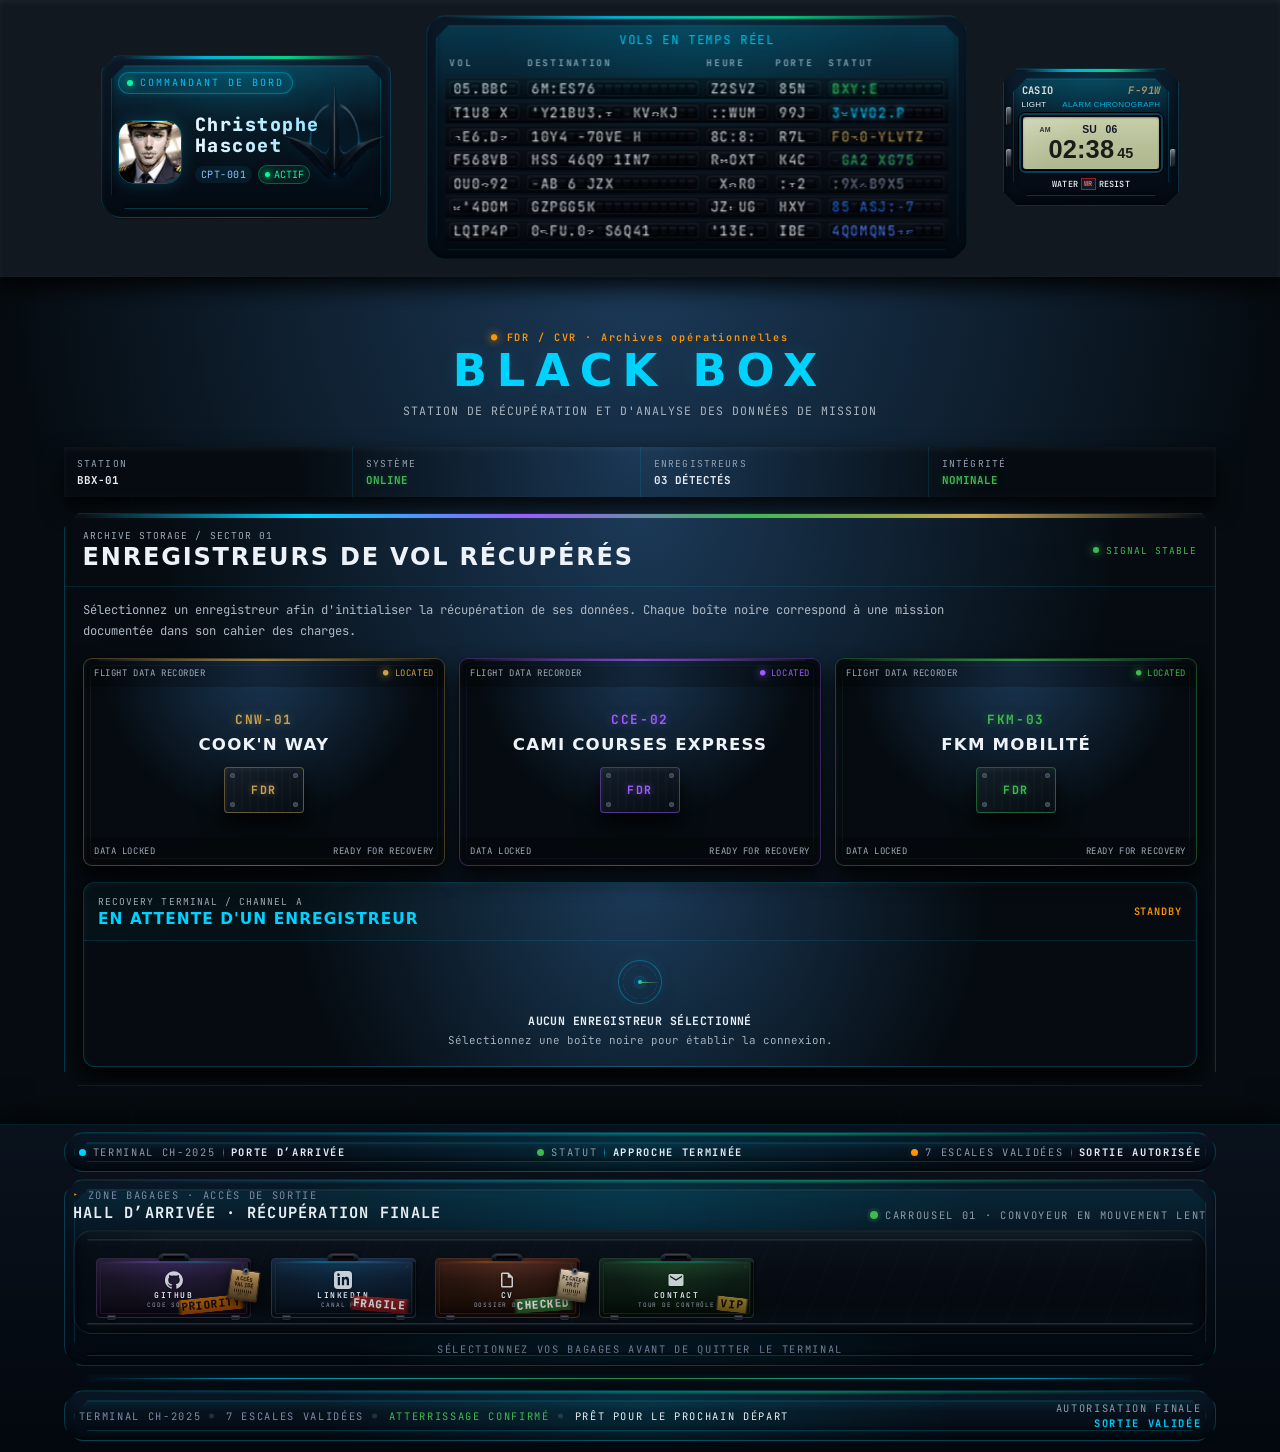
==== commit 79885ac7: "modification html" ====
--- a/black-box.html
+++ b/black-box.html
@@ -8,12 +8,9 @@
 
   <link rel="preconnect" href="https://fonts.googleapis.com">
   <link rel="preconnect" href="https://fonts.gstatic.com" crossorigin>
-  <link
-    href="https://fonts.googleapis.com/css2?family=Rajdhani:wght@400;600;700&family=JetBrains+Mono:wght@400;600;700&display=swap"
-    rel="stylesheet">
-  <link rel="stylesheet" href="https://cdnjs.cloudflare.com/ajax/libs/font-awesome/6.5.1/css/all.min.css"
-    integrity="sha512-DTOQO9RWCH3ppGqcWaEA1BIZOC6xxalwEsw9c2QQeAIftl+Vegovlnee1c9QX4TctnWMn13TZye+giMm8e2LwA=="
-    crossorigin="anonymous" referrerpolicy="no-referrer">
+  <link rel="stylesheet"
+    href="https://fonts.googleapis.com/css2?family=Oswald:wght@400;500;600&family=Inter:wght@400;500;600;700&family=JetBrains+Mono:wght@400;700&display=swap">
+
 
 
 
@@ -115,7 +112,7 @@
 
 
   <!-- ═══ MAIN  ═══ -->
-    <main id="main-content" class="blackbox-main">
+  <main id="main-content" class="blackbox-main">
 
     <section class="blackbox container" aria-labelledby="blackbox-title">
 
--- a/asset/css/style.css
+++ b/asset/css/style.css
@@ -1,11 +1,18 @@
 @import url("https://fonts.cdnfonts.com/css/ds-digital");
 
 @layer reset, base, layout, components, animations, responsive, a11y;
+
+@property --p {
+  syntax: "<percentage>";
+  inherits: false;
+  initial-value: 0%;
+}
 
 /* ═══════════════════════════════════════════════════════════════
    RESET
 ═══════════════════════════════════════════════════════════════ */
 @layer reset {
+
   *,
   *::before,
   *::after {
@@ -70,6 +77,7 @@
     --color-cockpit: #caa24f;
     --color-tower: #4f7cff;
     --color-text: #e6edf3;
+    --crew-readable: #f1f7ff;
     --color-muted: #909aa7;
     --hud-green: #00ff9c;
 
@@ -139,6 +147,7 @@
     --text-2xl: clamp(1.35rem, 3vw, 2rem);
     --text-hero: clamp(1.8rem, 4.5vw, 2.8rem);
 
+
     /* ── SPACING ───────────────────────────────────────────── */
     --space-1: 0.5rem;
     --space-2: 1rem;
@@ -151,16 +160,14 @@
     --pad-x: clamp(0.75rem, 2vw, 1.5rem);
 
     /* ── CLIP-PATH · HUD SHAPE ─────────────────────────────── */
-    --clip-hud: polygon(
-      0 var(--cut),
-      var(--cut) 0,
-      calc(100% - var(--cut)) 0,
-      100% var(--cut),
-      100% calc(100% - var(--cut)),
-      calc(100% - var(--cut)) 100%,
-      var(--cut) 100%,
-      0 calc(100% - var(--cut))
-    );
+    --clip-hud: polygon(0 var(--cut),
+        var(--cut) 0,
+        calc(100% - var(--cut)) 0,
+        100% var(--cut),
+        100% calc(100% - var(--cut)),
+        calc(100% - var(--cut)) 100%,
+        var(--cut) 100%,
+        0 calc(100% - var(--cut)));
 
     /* ── BACKGROUNDS · MAIN ────────────────────────────────── */
     --bg-main: radial-gradient(circle at top, #1b3957, #050b10 60%);
@@ -172,44 +179,37 @@
     --bg-flap: linear-gradient(180deg, #1b2230 0%, #0a0d14 50%, #05070d 100%);
 
     /* ── BACKGROUNDS · DECORATIVE ──────────────────────────── */
-    --gradient-neon-line: linear-gradient(
-      90deg,
-      transparent,
-      var(--color-accent-80),
-      var(--color-green-80),
-      transparent
-    );
+    --gradient-neon-line: linear-gradient(90deg,
+        transparent,
+        var(--color-accent-80),
+        var(--color-green-80),
+        transparent);
     --gradient-glass-overlay: linear-gradient(180deg, var(--color-accent-18), transparent 40%);
-    --gradient-title: linear-gradient(
-      135deg,
-      var(--color-accent),
-      var(--color-primary) 35%,
-      var(--color-green) 65%,
-      var(--color-amber)
-    );
+    --gradient-title: linear-gradient(135deg,
+        var(--color-accent),
+        var(--color-primary) 35%,
+        var(--color-green) 65%,
+        var(--color-amber));
+
 
     /* ── SHADOWS ───────────────────────────────────────────── */
-    --shadow-card:
-      0 10px 22px var(--color-black-90),
-      inset 0 2px 6px var(--color-white-05);
-    --shadow-board:
-      0 10px 24px var(--color-black-45),
+    --shadow-card: 0 10px 22px rgba(0, 0, 0, 0.9),
+      inset 0 2px 6px rgba(255, 255, 255, 0.05);
+    --shadow-board: 0 10px 24px var(--color-black-45),
       0 4px 10px var(--color-accent-10),
       inset 0 1px 0 var(--color-white-06),
       inset 0 -2px 6px var(--color-black-55);
-    --shadow-flap-inset:
-      inset 0 1px 0 var(--color-white-06),
+    --shadow-flap-inset: inset 0 1px 0 var(--color-white-06),
       inset 0 -2px 5px var(--color-black-45);
-    --shadow-row:
-      inset 0 1px 0 var(--color-white-04),
+    --shadow-row: inset 0 1px 0 var(--color-white-04),
       inset 0 -1px 0 var(--color-black-90);
-    --shadow-word:
-      inset 0 1px 0 var(--color-white-05),
+    --shadow-word: inset 0 1px 0 var(--color-white-05),
       inset 0 -1px 0 var(--color-black-90);
 
     /* Effet Inset (creusé sombre) pour les cartes */
     --inset-bg: rgba(0, 4, 10, 0.45) radial-gradient(circle at top, #1b3957, #050b10 60%);
-    --inset-shadow: inset 0 4px 8px rgba(0, 0, 0, 0.8), 0 1px 0 rgba(255, 255, 255, 0.05);
+    --inset-shadow: inset 0 4px 8px rgba(0, 0, 0, 0.8),
+      0 1px 0 rgba(255, 255, 255, 0.05);
 
     /* ── BORDERS ───────────────────────────────────────────── */
     --border-card: 5px solid var(--color-bg-card);
@@ -229,6 +229,7 @@
     --radius-lg: 16px;
     --radius-md: 20px;
     --radius-pill: 999px;
+    --crew-radius: 1.15rem;
 
     /* ── TABLE VARIABLES ───────────────────────────────────── */
     --board-padding: 1rem 1.2rem;
@@ -328,11 +329,9 @@
     inset: 0;
     pointer-events: none;
     opacity: 0.22;
-    background: repeating-linear-gradient(
-      180deg,
-      rgba(255, 255, 255, 0.012) 0 1px,
-      transparent 1px 30px
-    );
+    background: repeating-linear-gradient(180deg,
+        rgba(255, 255, 255, 0.012) 0 1px,
+        transparent 1px 30px);
   }
 
   .claim-footer__layout {
@@ -345,6 +344,7 @@
    COMPONENTS — PILOT CARD / FLIGHT BOARD / CASIO
 ═══════════════════════════════════════════════════════════════ */
 @layer components {
+
   /* ─── PILOT CARD ─────────────────────────────────────────── */
   .pilot-card {
     display: grid;
@@ -561,7 +561,6 @@
   .flight-table {
     border-collapse: separate;
     border-spacing: 0 var(--table-gap);
-    perspective: 900px;
     width: 100%;
   }
 
@@ -634,7 +633,8 @@
 
   /* Structure du mot */
   .word {
-    display: inline-flex;
+    /* display: inline-flex; */
+    display: flex;
     align-items: center;
     flex-wrap: nowrap;
     padding: var(--word-padding);
@@ -642,11 +642,14 @@
     border-radius: 4px;
     border: var(--border-white-06);
     box-shadow: var(--shadow-word);
+    perspective: 400px;
+    /* perspective: 400px; */
     transform-style: preserve-3d;
   }
 
   /* Le Flap */
   .flap {
+    display: inline-block;
     width: var(--flap-size);
     height: var(--flap-size);
     line-height: var(--flap-size);
@@ -861,13 +864,11 @@
     pointer-events: none;
     z-index: 0;
     mix-blend-mode: multiply;
-    background-image: repeating-linear-gradient(
-      0deg,
-      rgba(0, 0, 0, 0.045) 0px,
-      rgba(0, 0, 0, 0.045) 1px,
-      transparent 1px,
-      transparent 3px
-    );
+    background-image: repeating-linear-gradient(0deg,
+        rgba(0, 0, 0, 0.045) 0px,
+        rgba(0, 0, 0, 0.045) 1px,
+        transparent 1px,
+        transparent 3px);
   }
 
   .casio__top {
@@ -979,13 +980,11 @@
     width: 6px;
     height: 18px;
     border-radius: var(--radius-xs);
-    background: linear-gradient(
-      180deg,
-      #8b949e 0%,
-      #5f6873 18%,
-      #2d333b 50%,
-      #1c2128 100%
-    );
+    background: linear-gradient(180deg,
+        #8b949e 0%,
+        #5f6873 18%,
+        #2d333b 50%,
+        #1c2128 100%);
     border-left: 1px solid var(--color-white-22);
     border-right: 1px solid var(--color-black-65);
     box-shadow:
@@ -1016,11 +1015,13 @@
 ═══════════════════════════════════════════════════════════════ */
 @layer animations {
   @keyframes hudPulse {
+
     0%,
     100% {
       opacity: 1;
       transform: scale(1);
     }
+
     50% {
       opacity: 0.4;
       transform: scale(1.6);
@@ -1028,50 +1029,60 @@
   }
 
   @keyframes system-pulse {
+
     0%,
     100% {
       opacity: 1;
     }
+
     50% {
       opacity: 0.6;
     }
   }
 
   @keyframes dot-pulse {
+
     0%,
     100% {
       opacity: 1;
     }
+
     50% {
       opacity: 0.5;
     }
   }
 
   @keyframes pulseBoarding {
+
     0%,
     100% {
       filter: brightness(1);
     }
+
     50% {
       filter: brightness(1.4);
     }
   }
 
   @keyframes flashFinal {
+
     0%,
     100% {
       opacity: 1;
     }
+
     50% {
       opacity: 0.3;
     }
   }
 
   @keyframes blinkDelay {
+
     0%,
     100% {
       opacity: 1;
     }
+
     50% {
       opacity: 0.6;
     }
@@ -1151,19 +1162,34 @@
     } */
 
     .flight-table th:nth-child(1),
-  .flight-table td:nth-child(1) { width: 17%; min-width: 0; }
-
-  .flight-table th:nth-child(2),
-  .flight-table td:nth-child(2) { width: 38%; min-width: 0; }
-
-  .flight-table th:nth-child(3),
-  .flight-table td:nth-child(3) { width: 15%; min-width: 0; }
-
-  .flight-table th:nth-child(4),
-  .flight-table td:nth-child(4) { width: 12%; min-width: 0; }
-
-  .flight-table th:nth-child(5),
-  .flight-table td:nth-child(5) { width: 29%; min-width: 0; }
+    .flight-table td:nth-child(1) {
+      width: 17%;
+      min-width: 0;
+    }
+
+    .flight-table th:nth-child(2),
+    .flight-table td:nth-child(2) {
+      width: 38%;
+      min-width: 0;
+    }
+
+    .flight-table th:nth-child(3),
+    .flight-table td:nth-child(3) {
+      width: 15%;
+      min-width: 0;
+    }
+
+    .flight-table th:nth-child(4),
+    .flight-table td:nth-child(4) {
+      width: 12%;
+      min-width: 0;
+    }
+
+    .flight-table th:nth-child(5),
+    .flight-table td:nth-child(5) {
+      width: 29%;
+      min-width: 0;
+    }
 
     .flight-table th {
       font-size: clamp(0.52rem, 1.8vw, 0.62rem);
@@ -1190,6 +1216,7 @@
       width: clamp(0.44rem, 0.95vw, 0.52rem);
       font-size: clamp(0.7rem, 0.95vw, 0.69rem);
     }
+
     .flight-table td:nth-child(2) .flap {
       width: clamp(0.42rem, 0.95vw, 0.5rem);
       font-size: clamp(0.68rem, 0.95vw, 0.68rem);
@@ -1203,10 +1230,11 @@
       width: clamp(0.36rem, 0.9vw, 0.44rem);
       font-size: clamp(0.6rem, 0.9vw, 0.6rem);
     }
-    
+
   }
 
   @media (max-width: 768px) {
+
     .header,
     .header__inner,
     .flight-board {
@@ -1238,7 +1266,7 @@
     }
   } */
 
-    @media (max-width: 390px) {
+  @media (max-width: 390px) {
     .flight-board {
       padding: 0.7rem 0.4rem;
     }
--- a/asset/css/black-box.css
+++ b/asset/css/black-box.css
@@ -9,10 +9,24 @@
 
   .blackbox-main {
 
-
+   position: relative;
+    overflow: hidden;
+    padding-block: clamp(1.4rem, 3vw, 2.5rem);
     background: var(--bg-main);
   }
-
+ .blackbox-main::before {
+    content: "";
+    position: absolute;
+    inset: 0;
+    pointer-events: none;
+    opacity: 0.26;
+    /* background:
+    var(--bg-main); */
+    background:
+      linear-gradient(90deg, transparent 0 10%, rgba(0, 210, 255, 0.025) 10.2% 10.35%, transparent 10.6% 100%),
+      linear-gradient(90deg, transparent 0 32%, rgba(255, 255, 255, 0.014) 32.2% 32.35%, transparent 32.6% 100%),
+      linear-gradient(90deg, transparent 0 70%, rgba(0, 210, 255, 0.02) 70.2% 70.35%, transparent 70.6% 100%);
+  }
   .blackbox {
     display: grid;
     gap: 1rem;
@@ -167,19 +181,12 @@
 
   .recovery-station::before {
     content: "";
-
     position: absolute;
-
-    top: 0;
-    left: 18px;
-    right: 18px;
-
-    z-index: 5;
-
-    height: 2px;
-
-    pointer-events: none;
-
+    inset: 0 18px auto;
+    height: 4px;
+    z-index: 10;
+    border-radius: 20px;
+    pointer-events: none; 
     background:
       linear-gradient(90deg,
         transparent,
